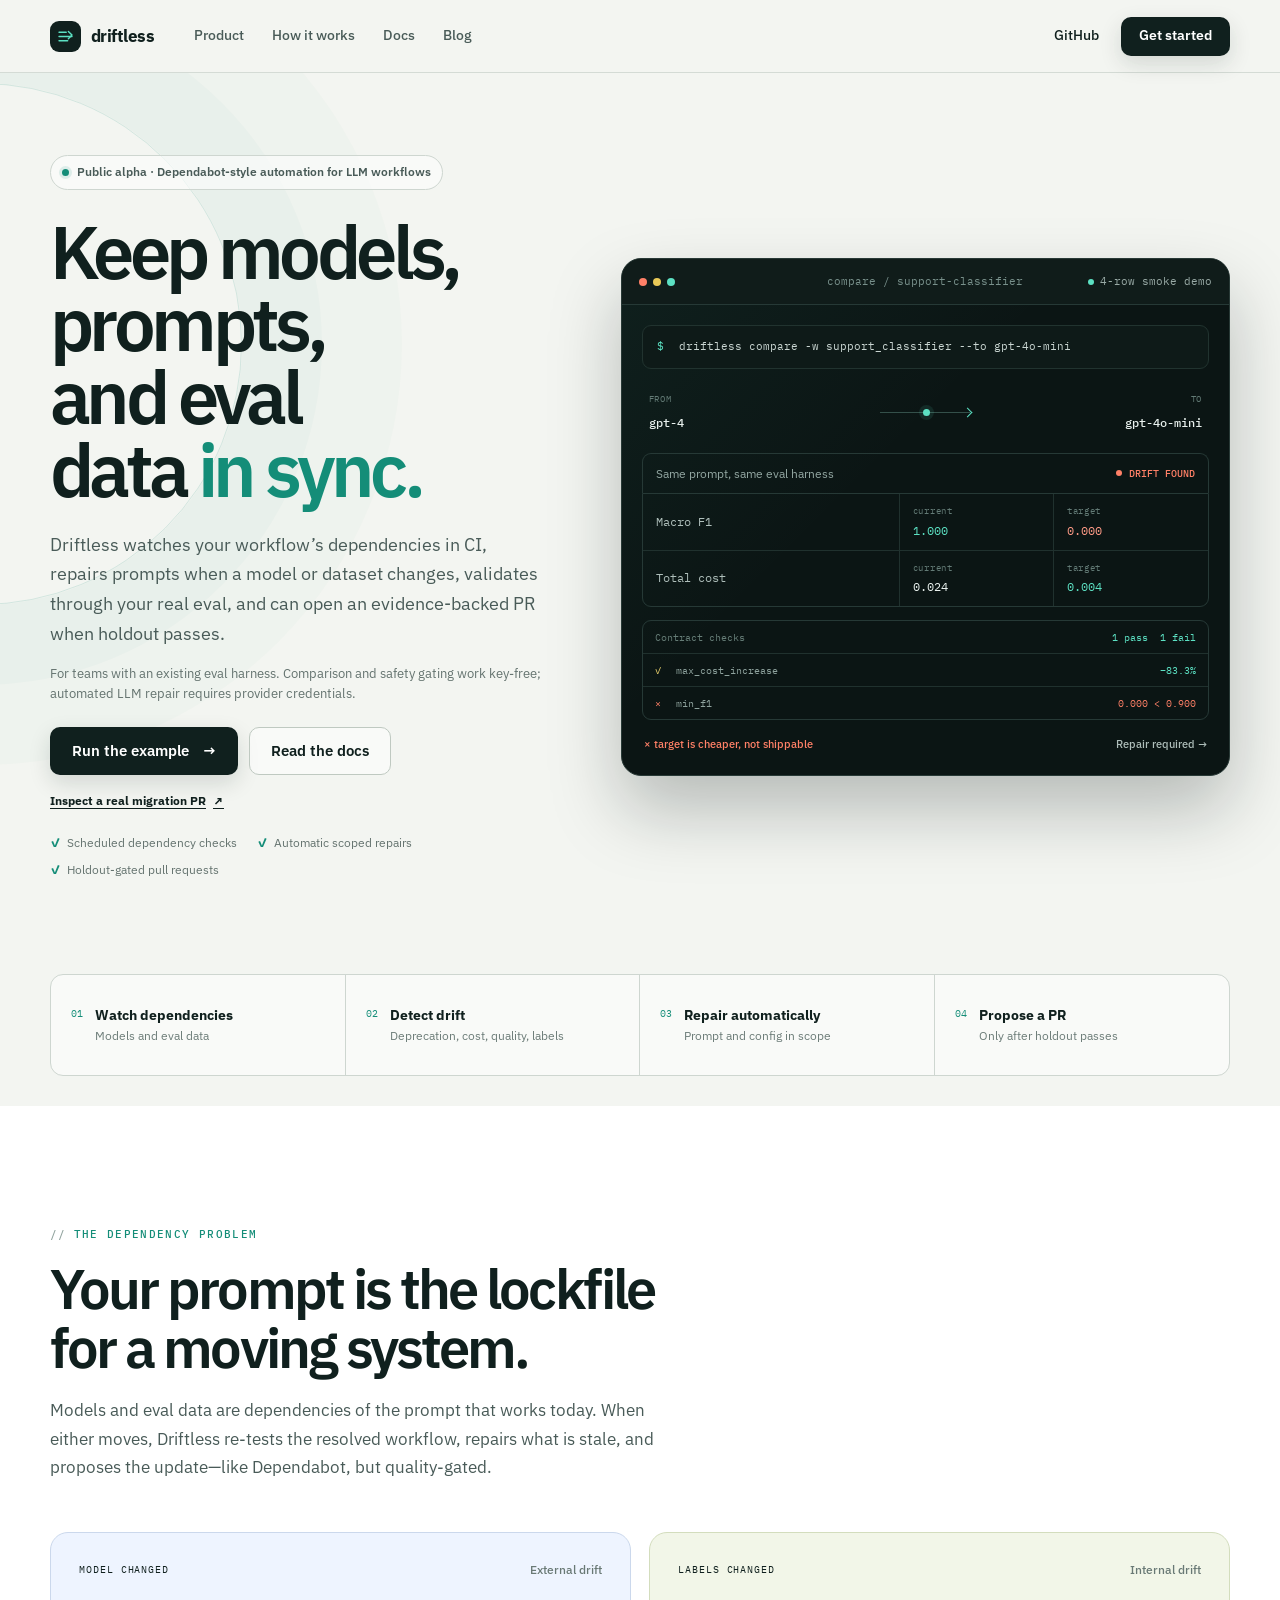
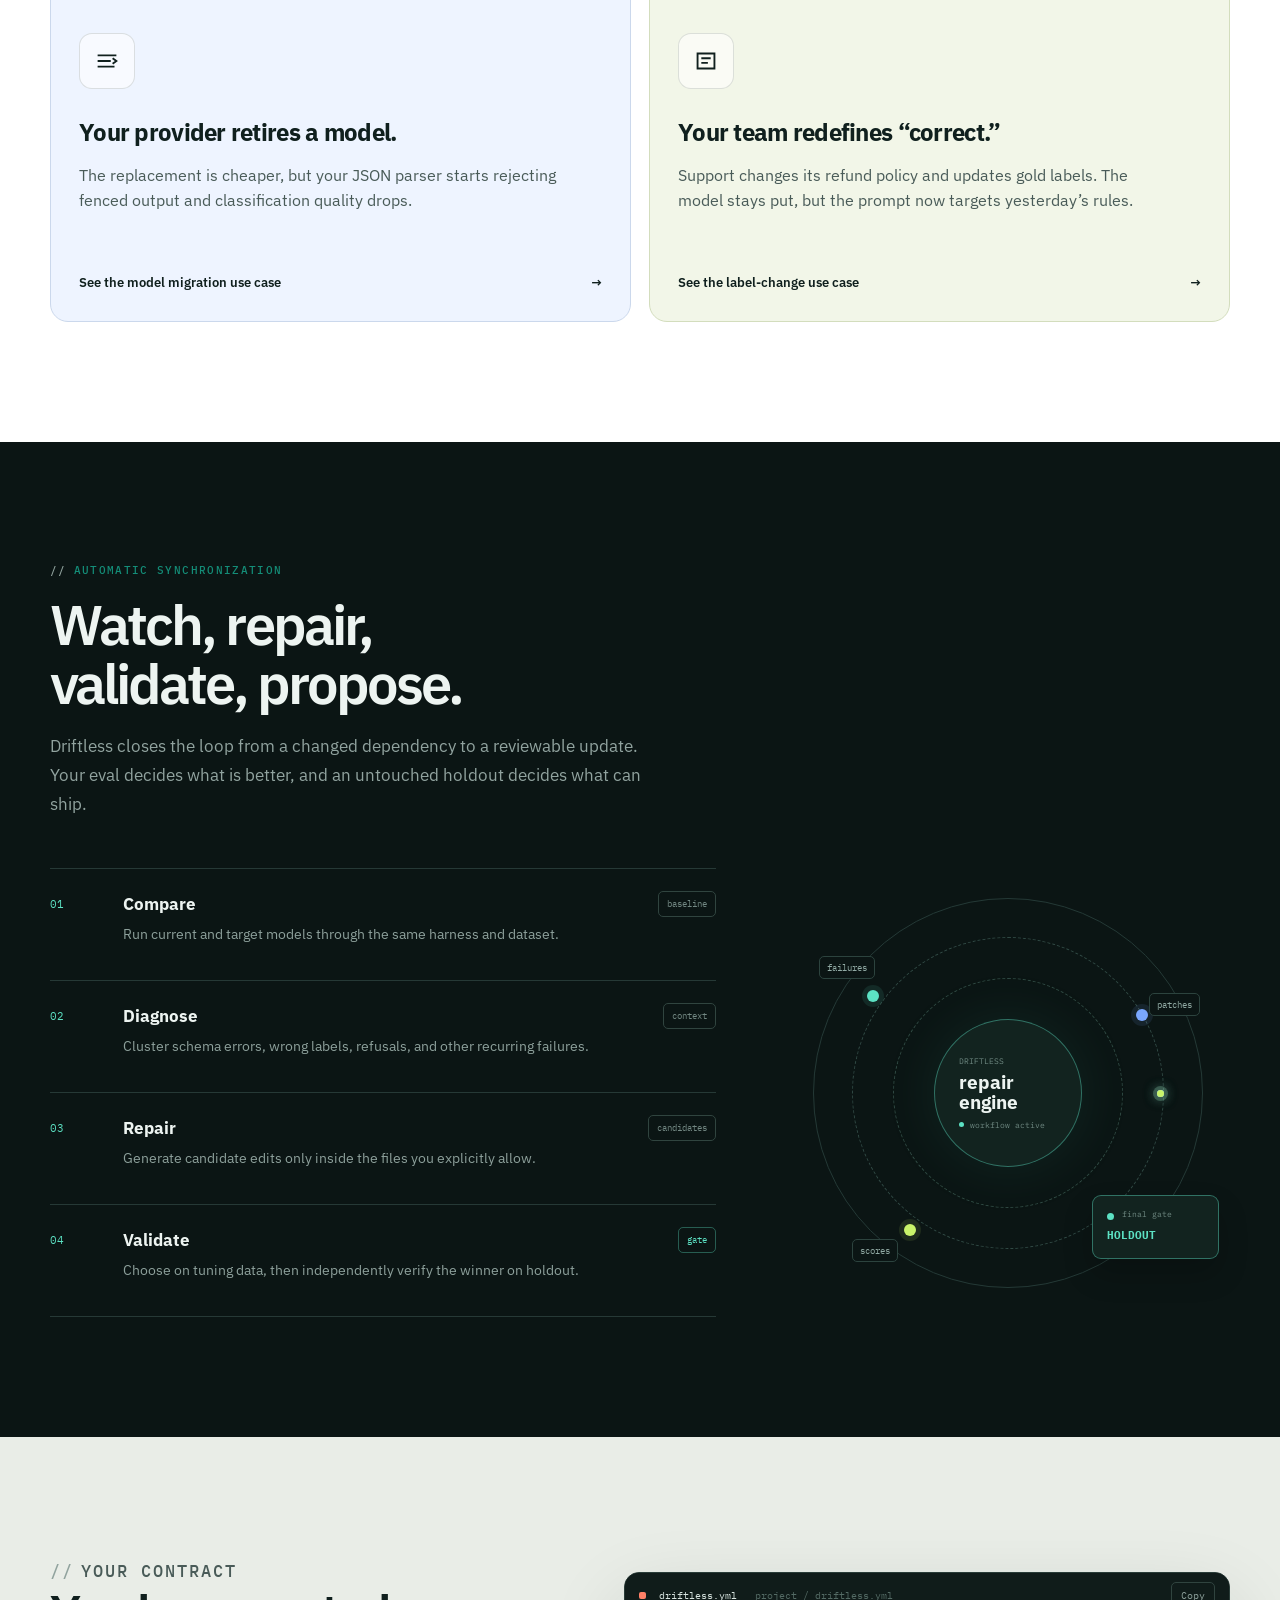
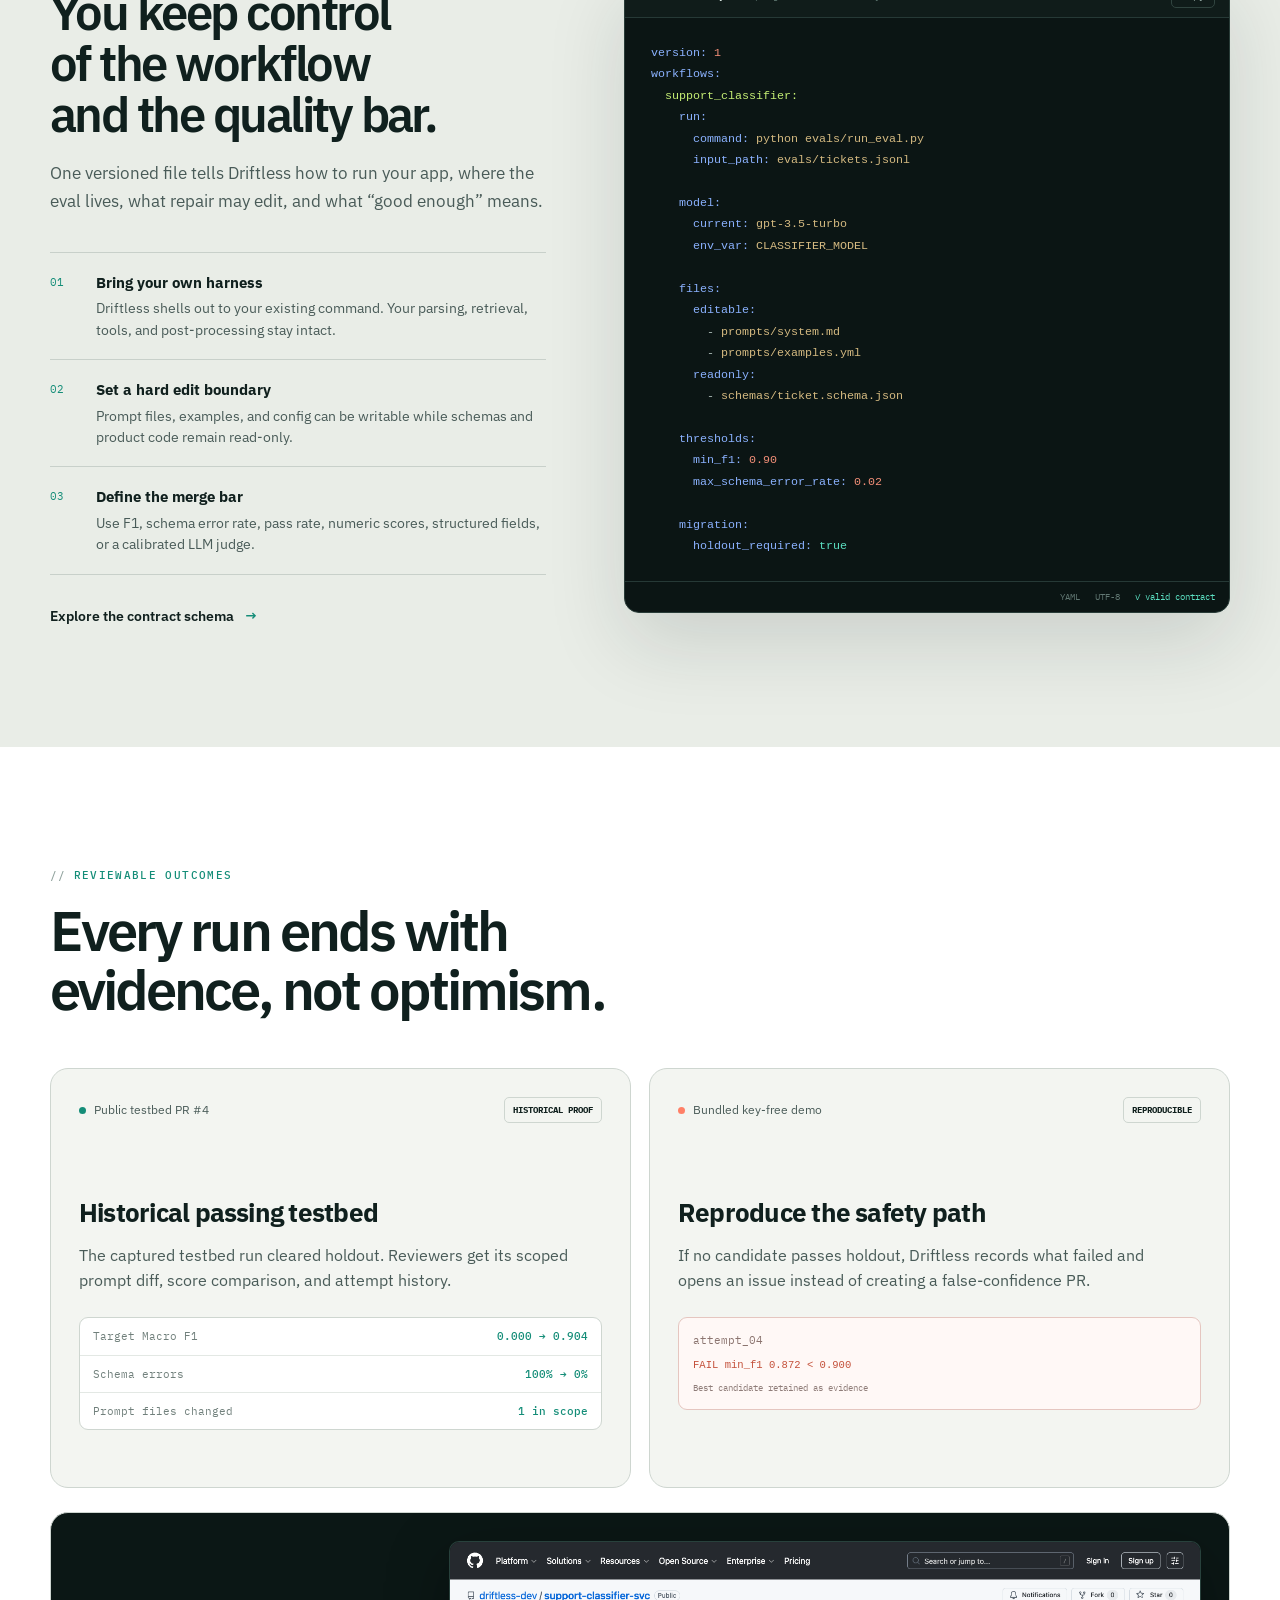
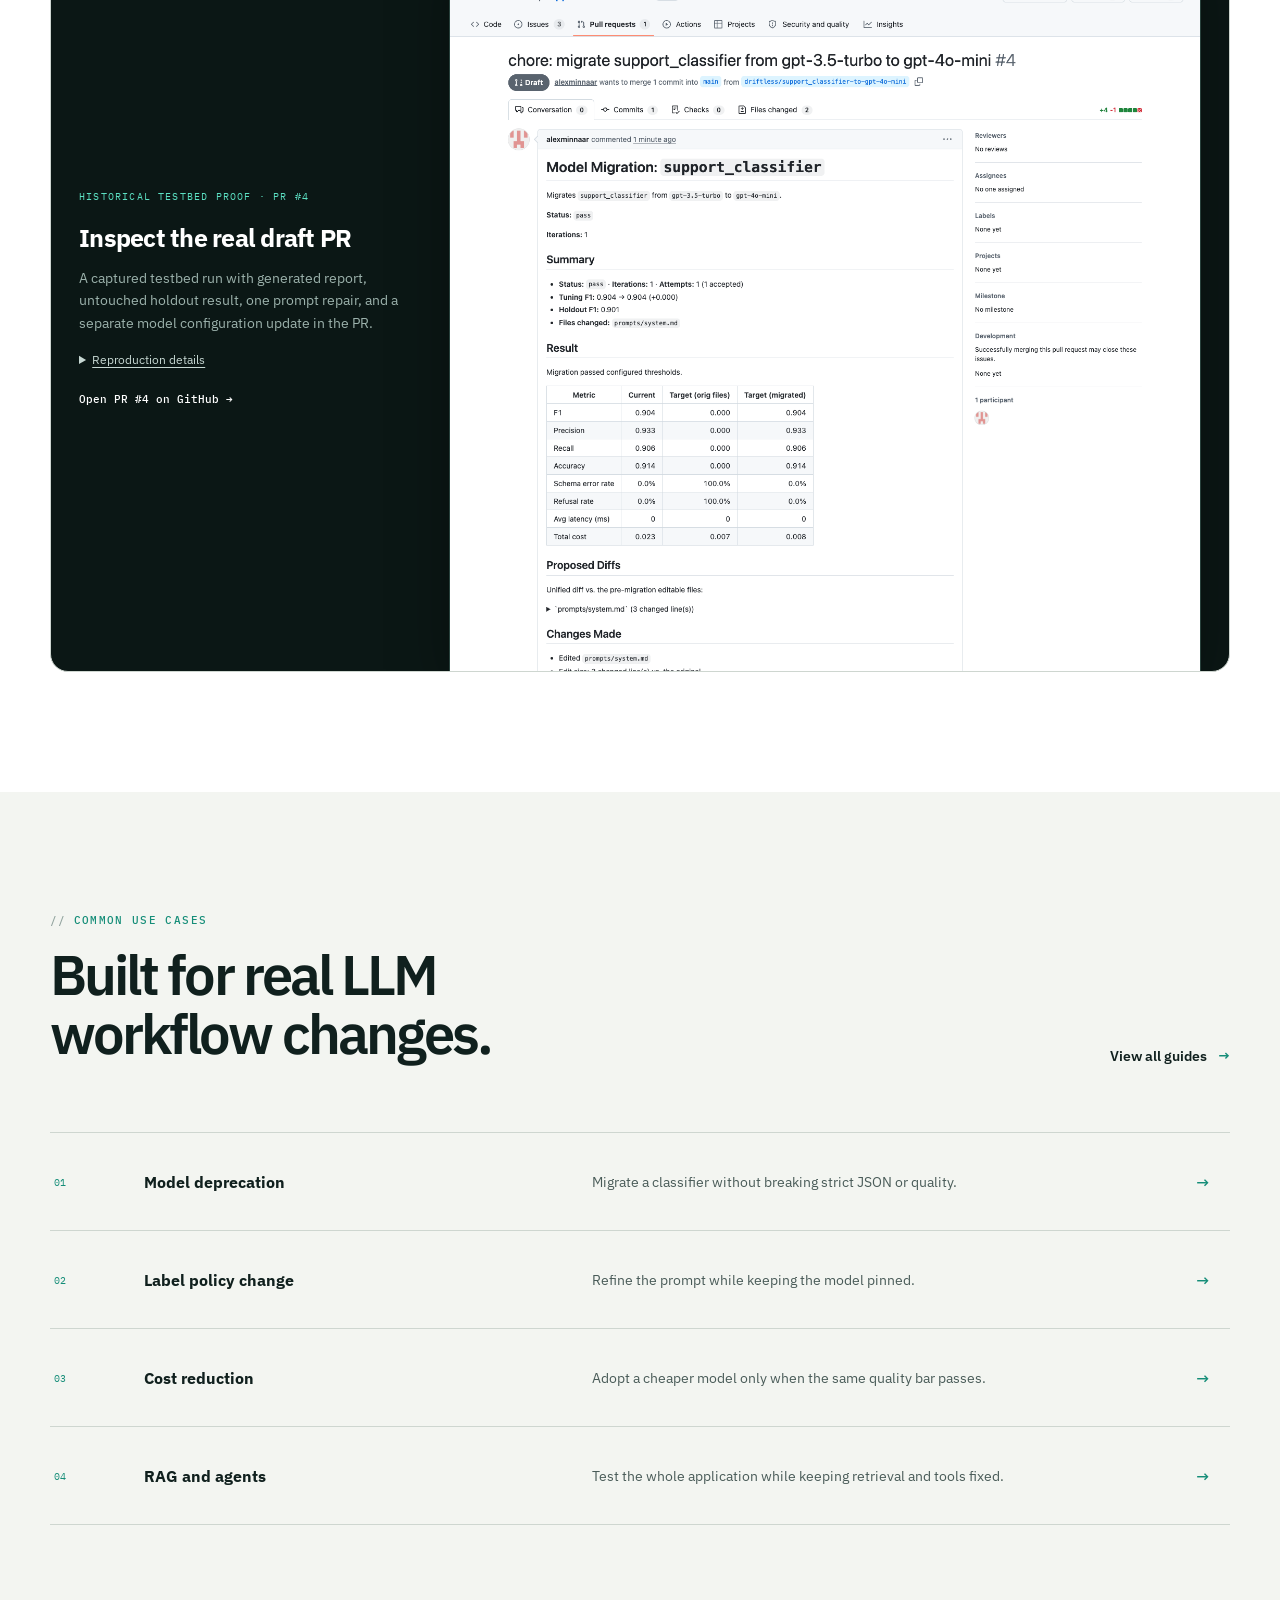
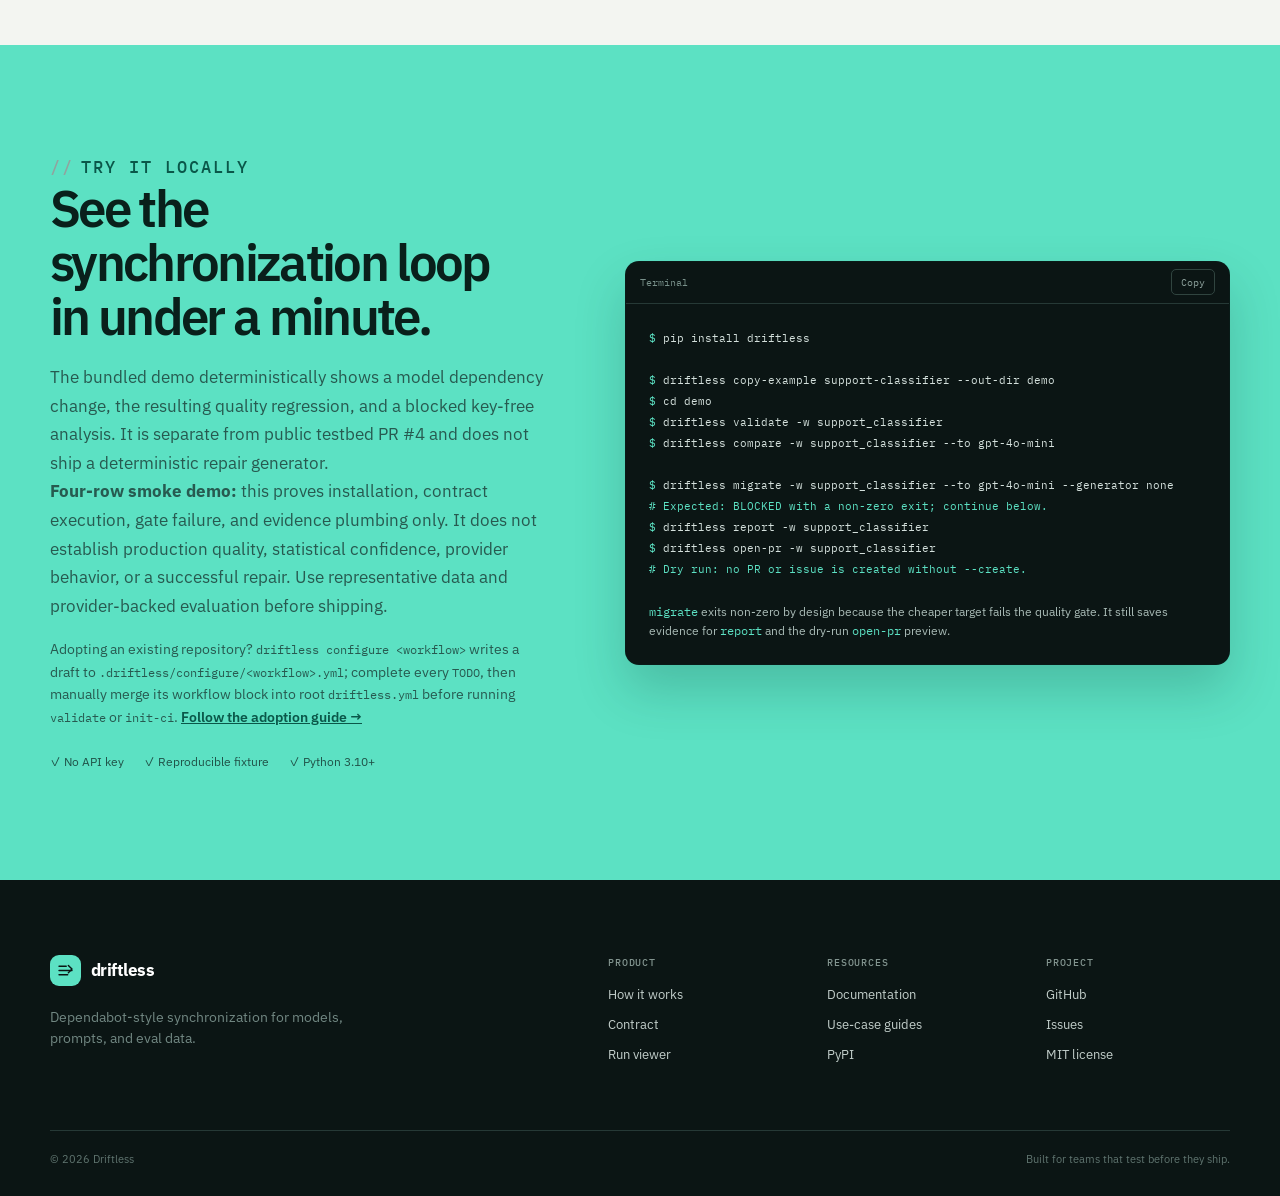
==== site/index.html @ 4ebedd93 "Refresh public launch content and site presentation Align the use-case articles and generated landin" ====
<!DOCTYPE html>
<html lang="en">
<head>
  <meta charset="UTF-8" />
  <meta name="viewport" content="width=device-width, initial-scale=1.0" />
  <title>Driftless — keep models, prompts, and eval data in sync</title>
  <meta name="description" content="Dependabot-style automation for LLM workflows. Driftless keeps models, prompts, and eval data in sync with scoped repairs, holdout validation, and evidence-backed pull requests." />
  <link rel="preconnect" href="https://fonts.googleapis.com" />
  <link rel="preconnect" href="https://fonts.gstatic.com" crossorigin />
  <link href="https://fonts.googleapis.com/css2?family=IBM+Plex+Mono:wght@400;500&family=IBM+Plex+Sans:wght@400;500;600;700&display=swap" rel="stylesheet" />
  <link rel="stylesheet" href="assets/landing.css?v=v6" />
  <link rel="icon" href="data:image/svg+xml,%3Csvg xmlns='http://www.w3.org/2000/svg' viewBox='0 0 32 32'%3E%3Crect width='32' height='32' rx='8' fill='%230b1514'/%3E%3Cpath d='M8 21V10l8 7 8-7v11' fill='none' stroke='%235ce1c3' stroke-width='2.4' stroke-linecap='round' stroke-linejoin='round'/%3E%3C/svg%3E" />
</head>
<body class="landing">
  <a class="skip-link" href="#main-content">Skip to content</a>
  <header class="site-header" id="nav">
    <div class="nav-shell">
      <a class="wordmark" href="index.html" aria-label="Driftless home">
        <span class="wordmark-icon" aria-hidden="true">
          <svg viewBox="0 0 32 32" fill="none">
            <path d="M7 10h10M7 16h18M7 22h12" stroke="currentColor" stroke-width="2" stroke-linecap="round"/>
            <path d="m20 9 5 5-5 5" stroke="currentColor" stroke-width="2" stroke-linecap="round" stroke-linejoin="round"/>
          </svg>
        </span>
        <span>driftless</span>
      </a>

      <nav class="landing-links" id="primaryNav" aria-label="Primary navigation">
        <a href="#product">Product</a>
        <a href="#workflow">How it works</a>
        <a href="docs.html">Docs</a>
        <a href="blog/index.html">Blog</a>
        <a class="mobile-nav-action" href="https://github.com/driftless-dev/driftless">GitHub</a>
        <a class="mobile-nav-action" href="#quickstart">Get started</a>
      </nav>

      <div class="nav-actions">
        <a class="github-link" href="https://github.com/driftless-dev/driftless" target="_blank" rel="noopener">GitHub</a>
        <a class="button button-small button-primary" href="#quickstart">Get started</a>
      </div>

      <button class="landing-menu" id="navToggle" type="button" aria-label="Toggle navigation" aria-controls="primaryNav" aria-expanded="false">
        <span></span><span></span>
      </button>
    </div>
  </header>

  <main id="main-content">
    <section class="hero" aria-labelledby="hero-title">
      <div class="hero-grid">
        <div class="hero-copy">
          <div class="release-pill"><span></span> Public alpha · Dependabot-style automation for LLM workflows</div>
          <h1 id="hero-title">Keep models, prompts, and eval data <em>in sync.</em></h1>
          <p class="hero-lede">
            Driftless watches your workflow’s dependencies in CI, repairs prompts
            when a model or dataset changes, validates through your real eval, and
            can open an evidence-backed PR when holdout passes.
          </p>
          <p class="hero-audience">
            For teams with an existing eval harness. Comparison and safety gating
            work key-free; automated LLM repair requires provider credentials.
          </p>
          <div class="hero-actions">
            <a class="button button-primary" href="#quickstart">Run the example <span aria-hidden="true">→</span></a>
            <a class="button button-secondary" href="docs.html">Read the docs</a>
          </div>
          <a class="hero-evidence-link" href="https://github.com/driftless-dev/support-classifier-svc/pull/4" target="_blank" rel="noopener">
            Inspect a real migration PR <span aria-hidden="true">↗</span>
          </a>
          <div class="hero-proof">
            <span>Scheduled dependency checks</span>
            <span>Automatic scoped repairs</span>
            <span>Holdout-gated pull requests</span>
          </div>
        </div>

        <div class="workbench" aria-label="Reproducible Driftless comparison result">
          <div class="workbench-bar">
            <div class="window-controls" aria-hidden="true"><i></i><i></i><i></i></div>
            <span>compare / support-classifier</span>
            <span class="run-state"><i></i> 4-row smoke demo</span>
          </div>
          <div class="workbench-body">
            <div class="run-command"><span>$</span> driftless compare -w support_classifier --to gpt-4o-mini</div>
            <div class="model-route">
              <div><small>FROM</small><strong>gpt-4</strong></div>
              <span class="route-line"><i></i></span>
              <div><small>TO</small><strong>gpt-4o-mini</strong></div>
            </div>
            <div class="metric-header">
              <span>Same prompt, same eval harness</span>
              <strong class="failed"><i></i> DRIFT FOUND</strong>
            </div>
            <div class="metric-grid">
              <div class="metric-name">Macro F1</div>
              <div><small>current</small><span class="metric-good">1.000</span></div>
              <div><small>target</small><span class="metric-bad">0.000</span></div>
              <div class="metric-name">Total cost</div>
              <div><small>current</small><span>0.024</span></div>
              <div><small>target</small><span class="metric-good">0.004</span></div>
            </div>
            <div class="changed-files">
              <div class="changed-title"><span>Contract checks</span><span class="diff-stat">1 pass&nbsp;&nbsp;1 fail</span></div>
              <div><span class="file-icon">✓</span> max_cost_increase <span class="file-bars">−83.3%</span></div>
              <div><span class="file-icon failed">×</span> min_f1 <span class="file-bars failed">0.000 &lt; 0.900</span></div>
            </div>
            <div class="workbench-footer"><span class="failed">× target is cheaper, not shippable</span><span>Repair required →</span></div>
          </div>
        </div>
      </div>
    </section>

    <section class="signal-strip" aria-label="Driftless workflow summary">
      <div><span>01</span><strong>Watch dependencies</strong><small>Models and eval data</small></div>
      <div><span>02</span><strong>Detect drift</strong><small>Deprecation, cost, quality, labels</small></div>
      <div><span>03</span><strong>Repair automatically</strong><small>Prompt and config in scope</small></div>
      <div><span>04</span><strong>Propose a PR</strong><small>Only after holdout passes</small></div>
    </section>

    <section class="section problem-section" id="product">
      <div class="section-shell">
        <div class="section-intro">
          <p class="eyebrow">The dependency problem</p>
          <h2>Your prompt is the lockfile for a moving system.</h2>
          <p>
            Models and eval data are dependencies of the prompt that works today.
            When either moves, Driftless re-tests the resolved workflow, repairs
            what is stale, and proposes the update—like Dependabot, but quality-gated.
          </p>
        </div>

        <div class="scenario-grid">
          <article class="scenario-card scenario-model">
            <div class="scenario-top"><span>MODEL CHANGED</span><b>External drift</b></div>
            <div class="scenario-icon" aria-hidden="true">
              <svg viewBox="0 0 32 32" fill="none"><path d="M6 10h20M6 16h14M6 22h18" stroke="currentColor" stroke-width="2"/><path d="m22 13 4 3-4 3" stroke="currentColor" stroke-width="2"/></svg>
            </div>
            <h3>Your provider retires a model.</h3>
            <p>
              The replacement is cheaper, but your JSON parser starts rejecting
              fenced output and classification quality drops.
            </p>
            <a href="blog/01-model-swap-is-not-a-migration.html">See the model migration use case <span>→</span></a>
          </article>

          <article class="scenario-card scenario-data">
            <div class="scenario-top"><span>LABELS CHANGED</span><b>Internal drift</b></div>
            <div class="scenario-icon" aria-hidden="true">
              <svg viewBox="0 0 32 32" fill="none"><path d="M7 8h18v16H7z" stroke="currentColor" stroke-width="2"/><path d="M11 13h10M11 18h7" stroke="currentColor" stroke-width="2"/></svg>
            </div>
            <h3>Your team redefines “correct.”</h3>
            <p>
              Support changes its refund policy and updates gold labels. The model
              stays put, but the prompt now targets yesterday’s rules.
            </p>
            <a href="blog/02-when-labels-move-refine-not-remodel.html">See the label-change use case <span>→</span></a>
          </article>
        </div>
      </div>
    </section>

    <section class="section workflow-section" id="workflow">
      <div class="section-shell">
        <div class="section-intro workflow-intro">
          <p class="eyebrow">Automatic synchronization</p>
          <h2>Watch, repair, validate, propose.</h2>
          <p>
            Driftless closes the loop from a changed dependency to a reviewable
            update. Your eval decides what is better, and an untouched holdout
            decides what can ship.
          </p>
        </div>

        <div class="workflow-board">
          <ol class="workflow-steps">
            <li>
              <span class="step-number">01</span>
              <div><strong>Compare</strong><p>Run current and target models through the same harness and dataset.</p></div>
              <span class="step-status">baseline</span>
            </li>
            <li>
              <span class="step-number">02</span>
              <div><strong>Diagnose</strong><p>Cluster schema errors, wrong labels, refusals, and other recurring failures.</p></div>
              <span class="step-status">context</span>
            </li>
            <li>
              <span class="step-number">03</span>
              <div><strong>Repair</strong><p>Generate candidate edits only inside the files you explicitly allow.</p></div>
              <span class="step-status">candidates</span>
            </li>
            <li>
              <span class="step-number">04</span>
              <div><strong>Validate</strong><p>Choose on tuning data, then independently verify the winner on holdout.</p></div>
              <span class="step-status success">gate</span>
            </li>
          </ol>

          <div class="loop-visual">
            <div class="flow-particle particle-one" aria-hidden="true"></div>
            <div class="flow-particle particle-two" aria-hidden="true"></div>
            <div class="flow-particle particle-three" aria-hidden="true"></div>
            <div class="loop-center">
              <span>DRIFTLESS</span>
              <strong>repair<br />engine</strong>
              <small><i></i> workflow active</small>
            </div>
            <div class="orbit orbit-one"><span>failures</span></div>
            <div class="orbit orbit-two"><span>patches</span></div>
            <div class="orbit orbit-three"><span>scores</span></div>
            <div class="holdout-badge"><i></i><span>final gate</span><strong>HOLDOUT</strong></div>
          </div>
        </div>
      </div>
    </section>

    <section class="section contract-section" id="contract">
      <div class="section-shell contract-layout">
        <div class="contract-copy">
          <p class="eyebrow">Your contract</p>
          <h2>You keep control of the workflow and the quality bar.</h2>
          <p>
            One versioned file tells Driftless how to run your app, where the eval
            lives, what repair may edit, and what “good enough” means.
          </p>
          <ul class="control-list">
            <li><span>01</span><div><strong>Bring your own harness</strong><p>Driftless shells out to your existing command. Your parsing, retrieval, tools, and post-processing stay intact.</p></div></li>
            <li><span>02</span><div><strong>Set a hard edit boundary</strong><p>Prompt files, examples, and config can be writable while schemas and product code remain read-only.</p></div></li>
            <li><span>03</span><div><strong>Define the merge bar</strong><p>Use F1, schema error rate, pass rate, numeric scores, structured fields, or a calibrated LLM judge.</p></div></li>
          </ul>
          <a class="inline-link" href="docs.html#contract">Explore the contract schema <span>→</span></a>
        </div>

        <div class="editor-card has-copy">
          <div class="editor-tabs">
            <span><i></i> driftless.yml</span>
            <span class="editor-path">project / driftless.yml</span>
            <button class="copy-btn" type="button" aria-label="Copy driftless.yml example to clipboard">Copy</button>
          </div>
          <pre><code><span class="yaml-key">version:</span> <span class="yaml-value">1</span>
<span class="yaml-key">workflows:</span>
  <span class="yaml-name">support_classifier:</span>
    <span class="yaml-key">run:</span>
      <span class="yaml-key">command:</span> <span class="yaml-string">python evals/run_eval.py</span>
      <span class="yaml-key">input_path:</span> <span class="yaml-string">evals/tickets.jsonl</span>

    <span class="yaml-key">model:</span>
      <span class="yaml-key">current:</span> <span class="yaml-string">gpt-3.5-turbo</span>
      <span class="yaml-key">env_var:</span> <span class="yaml-string">CLASSIFIER_MODEL</span>

    <span class="yaml-key">files:</span>
      <span class="yaml-key">editable:</span>
        - <span class="yaml-string">prompts/system.md</span>
        - <span class="yaml-string">prompts/examples.yml</span>
      <span class="yaml-key">readonly:</span>
        - <span class="yaml-string">schemas/ticket.schema.json</span>

    <span class="yaml-key">thresholds:</span>
      <span class="yaml-key">min_f1:</span> <span class="yaml-value">0.90</span>
      <span class="yaml-key">max_schema_error_rate:</span> <span class="yaml-value">0.02</span>

    <span class="yaml-key">migration:</span>
      <span class="yaml-key">holdout_required:</span> <span class="yaml-true">true</span></code></pre>
          <div class="editor-footer"><span>YAML</span><span>UTF-8</span><span>✓ valid contract</span></div>
        </div>
      </div>
    </section>

    <section class="section outcomes-section" id="evidence">
      <div class="section-shell">
        <div class="section-intro">
          <p class="eyebrow">Reviewable outcomes</p>
          <h2>Every run ends with evidence, not optimism.</h2>
        </div>

        <div class="outcome-grid">
          <article class="outcome-card outcome-pass">
            <div class="outcome-status"><span><i></i> Public testbed PR #4</span><strong>HISTORICAL PROOF</strong></div>
            <h3>Historical passing testbed</h3>
            <p>The captured testbed run cleared holdout. Reviewers get its scoped prompt diff, score comparison, and attempt history.</p>
            <div class="outcome-preview">
              <div><span>Target Macro F1</span><b>0.000 → 0.904</b></div>
              <div><span>Schema errors</span><b>100% → 0%</b></div>
              <div><span>Prompt files changed</span><b>1 in scope</b></div>
            </div>
          </article>

          <article class="outcome-card outcome-blocked">
            <div class="outcome-status"><span><i></i> Bundled key-free demo</span><strong>REPRODUCIBLE</strong></div>
            <h3>Reproduce the safety path</h3>
            <p>If no candidate passes holdout, Driftless records what failed and opens an issue instead of creating a false-confidence PR.</p>
            <div class="blocked-log">
              <span>attempt_04</span>
              <code>FAIL min_f1 0.872 &lt; 0.900</code>
              <small>Best candidate retained as evidence</small>
            </div>
          </article>
        </div>

        <div class="evidence-proof">
          <div class="evidence-proof-copy">
            <span>HISTORICAL TESTBED PROOF · PR #4</span>
            <strong>Inspect the real draft PR</strong>
            <p>A captured testbed run with generated report, untouched holdout result, one prompt repair, and a separate model configuration update in the PR.</p>
            <details class="evidence-details">
              <summary>Reproduction details</summary>
              <p>PR #4 used testbed-specific deterministic patch tooling that is not shipped in the CLI. The published LLM generator requires provider credentials and may produce a different repair.</p>
            </details>
            <a class="evidence-proof-link" href="https://github.com/driftless-dev/support-classifier-svc/pull/4" target="_blank" rel="noopener">Open PR #4 on GitHub →</a>
          </div>
          <a class="evidence-image-link" href="https://github.com/driftless-dev/support-classifier-svc/pull/4" target="_blank" rel="noopener" aria-label="Open public GitHub draft PR #4">
            <img src="visuals/github-migration-pr.png" alt="Public GitHub draft PR created from a passing Driftless migration" loading="lazy" />
          </a>
        </div>
      </div>
    </section>

    <section class="section usecase-section" id="use-cases">
      <div class="section-shell">
        <div class="section-intro usecase-intro">
          <div>
            <p class="eyebrow">Common use cases</p>
            <h2>Built for real LLM workflow changes.</h2>
          </div>
          <a class="inline-link" href="blog/index.html">View all guides <span>→</span></a>
        </div>
        <div class="usecase-list">
          <a href="blog/01-model-swap-is-not-a-migration.html"><span>01</span><strong>Model deprecation</strong><p>Migrate a classifier without breaking strict JSON or quality.</p><b>→</b></a>
          <a href="blog/02-when-labels-move-refine-not-remodel.html"><span>02</span><strong>Label policy change</strong><p>Refine the prompt while keeping the model pinned.</p><b>→</b></a>
          <a href="blog/04-cheaper-model-same-quality-bar.html"><span>03</span><strong>Cost reduction</strong><p>Adopt a cheaper model only when the same quality bar passes.</p><b>→</b></a>
          <a href="blog/07-rag-prompts-drift-too.html"><span>04</span><strong>RAG and agents</strong><p>Test the whole application while keeping retrieval and tools fixed.</p><b>→</b></a>
        </div>
      </div>
    </section>

    <section class="quickstart" id="quickstart">
      <div class="quickstart-shell">
        <div class="quickstart-copy">
          <p class="eyebrow">Try it locally</p>
          <h2>See the synchronization loop in under a minute.</h2>
          <p>The bundled demo deterministically shows a model dependency change, the resulting quality regression, and a blocked key-free analysis. It is separate from public testbed PR #4 and does not ship a deterministic repair generator.</p>
          <p class="quickstart-note"><strong>Four-row smoke demo:</strong> this proves installation, contract execution, gate failure, and evidence plumbing only. It does not establish production quality, statistical confidence, provider behavior, or a successful repair. Use representative data and provider-backed evaluation before shipping.</p>
          <p class="quickstart-adoption">Adopting an existing repository? <code>driftless configure &lt;workflow&gt;</code> writes a draft to <code>.driftless/configure/&lt;workflow&gt;.yml</code>; complete every <code>TODO</code>, then manually merge its workflow block into root <code>driftless.yml</code> before running <code>validate</code> or <code>init-ci</code>. <a href="docs.html#adoption">Follow the adoption guide →</a></p>
          <div class="quickstart-meta">
            <span>✓ No API key</span>
            <span>✓ Reproducible fixture</span>
            <span>✓ Python 3.10+</span>
          </div>
        </div>
        <div class="install-card has-copy">
          <div class="install-head"><span>Terminal</span><button class="copy-btn" type="button" aria-label="Copy quickstart commands to clipboard">Copy</button></div>
          <code><span>$</span> pip install driftless

<span>$</span> driftless copy-example support-classifier --out-dir demo
<span>$</span> cd demo
<span>$</span> driftless validate -w support_classifier
<span>$</span> driftless compare -w support_classifier --to gpt-4o-mini

<span>$</span> driftless migrate -w support_classifier --to gpt-4o-mini --generator none
<span class="tok-c"># Expected: BLOCKED with a non-zero exit; continue below.</span>
<span>$</span> driftless report -w support_classifier
<span>$</span> driftless open-pr -w support_classifier
<span class="tok-c"># Dry run: no PR or issue is created without --create.</span></code>
          <p class="quickstart-note"><code>migrate</code> exits non-zero by design because the cheaper target fails the quality gate. It still saves evidence for <code>report</code> and the dry-run <code>open-pr</code> preview.</p>
        </div>
      </div>
    </section>
  </main>

  <footer class="site-footer">
    <div class="footer-main">
      <div>
        <a class="wordmark" href="index.html">
          <span class="wordmark-icon" aria-hidden="true">
            <svg viewBox="0 0 32 32" fill="none"><path d="M7 10h10M7 16h18M7 22h12" stroke="currentColor" stroke-width="2" stroke-linecap="round"/><path d="m20 9 5 5-5 5" stroke="currentColor" stroke-width="2" stroke-linecap="round" stroke-linejoin="round"/></svg>
          </span>
          <span>driftless</span>
        </a>
        <p>Dependabot-style synchronization for models, prompts, and eval data.</p>
      </div>
      <nav aria-label="Footer navigation">
        <div><strong>Product</strong><a href="#workflow">How it works</a><a href="#contract">Contract</a><a href="runs.html">Run viewer</a></div>
        <div><strong>Resources</strong><a href="docs.html">Documentation</a><a href="blog/index.html">Use-case guides</a><a href="https://pypi.org/project/driftless/">PyPI</a></div>
        <div><strong>Project</strong><a href="https://github.com/driftless-dev/driftless">GitHub</a><a href="https://github.com/driftless-dev/driftless/issues">Issues</a><a href="https://github.com/driftless-dev/driftless/blob/main/LICENSE">MIT license</a></div>
      </nav>
    </div>
    <div class="footer-bottom"><span>© 2026 Driftless</span><span>Built for teams that test before they ship.</span></div>
  </footer>

  <script src="assets/app.js"></script>
</body>
</html>
---- site/assets/landing.css ----
:root {
  --ink: #10201e;
  --ink-soft: #495b58;
  --paper: #f3f5f1;
  --paper-deep: #e9ede7;
  --surface: #ffffff;
  --night: #0b1514;
  --night-soft: #12201e;
  --night-line: #263936;
  --mint: #5ce1c3;
  --mint-deep: #148d78;
  --lime: #c9f36a;
  --coral: #ff8067;
  --blue: #7aa7ff;
  --line: #ced6d0;
  --mono: "IBM Plex Mono", ui-monospace, SFMono-Regular, Menlo, monospace;
  --sans: "IBM Plex Sans", -apple-system, BlinkMacSystemFont, "Segoe UI", sans-serif;
  --shell: min(1180px, calc(100% - 48px));
  --radius: 18px;
  --shadow: 0 30px 80px rgba(18, 36, 32, 0.14);
}

* { box-sizing: border-box; }

html {
  scroll-behavior: smooth;
  scroll-padding-top: 84px;
}

body.landing {
  margin: 0;
  overflow-x: hidden;
  background: var(--paper);
  color: var(--ink);
  font-family: var(--sans);
  line-height: 1.55;
  -webkit-font-smoothing: antialiased;
}

.landing a { color: inherit; }
.landing button { font: inherit; }
.landing a:focus-visible,
.landing button:focus-visible {
  outline: 3px solid var(--mint-deep);
  outline-offset: 3px;
}

.landing .skip-link {
  position: fixed;
  z-index: 200;
  top: 8px;
  left: 8px;
  padding: 9px 13px;
  border-radius: 7px;
  background: var(--night);
  color: white;
  text-decoration: none;
  transform: translateY(-150%);
}

.landing .skip-link:focus { transform: translateY(0); }
.mobile-nav-action { display: none; }

.site-header {
  position: sticky;
  z-index: 100;
  top: 0;
  border-bottom: 1px solid rgba(206, 214, 208, 0.85);
  background: rgba(243, 245, 241, 0.88);
  backdrop-filter: blur(18px);
}

.nav-shell {
  width: var(--shell);
  height: 72px;
  margin: 0 auto;
  display: flex;
  align-items: center;
  gap: 40px;
}

.wordmark {
  display: inline-flex;
  align-items: center;
  gap: 10px;
  color: var(--ink);
  font-size: 1.08rem;
  font-weight: 700;
  letter-spacing: -0.03em;
  text-decoration: none;
}

.wordmark-icon {
  width: 31px;
  height: 31px;
  display: grid;
  place-items: center;
  border-radius: 9px;
  background: var(--ink);
  color: var(--mint);
}

.wordmark-icon svg { width: 23px; height: 23px; }

.landing-links {
  display: flex;
  align-items: center;
  gap: 28px;
}

.landing-links a,
.github-link {
  color: var(--ink-soft);
  font-size: 0.88rem;
  font-weight: 500;
  text-decoration: none;
}

.landing-links a:hover,
.github-link:hover { color: var(--ink); }

.nav-actions {
  margin-left: auto;
  display: flex;
  align-items: center;
  gap: 22px;
}

.button {
  min-height: 48px;
  padding: 0 21px;
  display: inline-flex;
  align-items: center;
  justify-content: center;
  gap: 14px;
  border: 1px solid transparent;
  border-radius: 10px;
  font-size: 0.93rem;
  font-weight: 600;
  text-decoration: none;
  transition: transform 160ms ease, box-shadow 160ms ease, background 160ms ease;
}

.button:hover { transform: translateY(-2px); }

.button-small {
  min-height: 39px;
  padding: 0 17px;
  font-size: 0.85rem;
}

.button-primary {
  background: var(--ink);
  color: white;
  box-shadow: 0 8px 22px rgba(16, 32, 30, 0.14);
}

.landing .button-primary { color: white; }

.button-primary:hover { background: #1a302d; box-shadow: 0 12px 28px rgba(16, 32, 30, 0.2); }

.button-secondary {
  border-color: #bfc9c1;
  background: rgba(255, 255, 255, 0.45);
  color: var(--ink);
}

.button-secondary:hover { background: var(--surface); }

.landing-menu {
  display: none;
  width: 40px;
  height: 40px;
  margin-left: auto;
  padding: 11px 9px;
  border: 0;
  background: transparent;
}

.landing-menu span {
  display: block;
  height: 1px;
  margin: 5px 0;
  background: var(--ink);
}

.hero {
  position: relative;
  padding: 82px 0 94px;
  overflow: hidden;
}

.hero::before {
  content: "";
  position: absolute;
  width: 520px;
  height: 520px;
  left: -280px;
  top: 10px;
  border: 1px solid rgba(20, 141, 120, 0.15);
  border-radius: 50%;
  box-shadow: 0 0 0 80px rgba(20, 141, 120, 0.025), 0 0 0 160px rgba(20, 141, 120, 0.02);
}

.hero-grid {
  position: relative;
  width: var(--shell);
  margin: 0 auto;
  display: grid;
  grid-template-columns: minmax(0, 0.9fr) minmax(520px, 1.1fr);
  gap: 72px;
  align-items: center;
}

.release-pill {
  width: fit-content;
  margin-bottom: 25px;
  padding: 7px 11px;
  display: flex;
  align-items: center;
  gap: 8px;
  border: 1px solid var(--line);
  border-radius: 99px;
  background: rgba(255, 255, 255, 0.56);
  color: var(--ink-soft);
  font-size: 0.75rem;
  font-weight: 600;
}

.release-pill span {
  width: 7px;
  height: 7px;
  border-radius: 50%;
  background: var(--mint-deep);
  box-shadow: 0 0 0 3px rgba(20, 141, 120, 0.12);
}

.hero h1 {
  max-width: 11ch;
  margin: 0 0 24px;
  font-size: clamp(3.1rem, 5.8vw, 5.25rem);
  font-weight: 600;
  line-height: 0.98;
  letter-spacing: -0.062em;
  text-wrap: balance;
}

.hero h1 em {
  color: var(--mint-deep);
  font-style: normal;
}

.hero-lede {
  max-width: 36rem;
  margin: 0 0 25px;
  color: var(--ink-soft);
  font-size: 1.13rem;
  line-height: 1.65;
}

.hero-audience {
  max-width: 38rem;
  margin: -10px 0 22px;
  color: #64736f;
  font-size: 0.82rem;
  line-height: 1.55;
}

.hero-actions {
  display: flex;
  flex-wrap: wrap;
  gap: 11px;
  margin-bottom: 12px;
}

.hero-evidence-link {
  margin-bottom: 23px;
  display: inline-flex;
  align-items: center;
  gap: 7px;
  color: var(--mint-deep);
  font-size: 0.78rem;
  font-weight: 700;
  text-underline-offset: 3px;
}

.hero-evidence-link:hover {
  color: var(--ink);
}

.hero-proof {
  display: flex;
  flex-wrap: wrap;
  gap: 8px 20px;
  color: #64736f;
  font-size: 0.78rem;
}

.hero-proof span::before {
  content: "✓";
  margin-right: 6px;
  color: var(--mint-deep);
  font-weight: 700;
}

.workbench {
  position: relative;
  border: 1px solid #283936;
  border-radius: 20px;
  background: var(--night);
  color: #e9f1ee;
  box-shadow: 0 34px 70px rgba(10, 25, 22, 0.26);
  overflow: hidden;
}

.workbench::after {
  content: "";
  position: absolute;
  inset: 0;
  pointer-events: none;
  background: linear-gradient(135deg, rgba(92, 225, 195, 0.055), transparent 42%);
}

.workbench-bar {
  position: relative;
  z-index: 1;
  height: 46px;
  padding: 0 17px;
  display: grid;
  grid-template-columns: 1fr auto 1fr;
  align-items: center;
  border-bottom: 1px solid var(--night-line);
  background: #101c1a;
  color: #78908b;
  font-family: var(--mono);
  font-size: 0.67rem;
}

.window-controls { display: flex; gap: 6px; }
.window-controls i { width: 8px; height: 8px; border-radius: 50%; background: #39504b; }
.window-controls i:first-child { background: var(--coral); }
.window-controls i:nth-child(2) { background: #e9c957; }
.window-controls i:nth-child(3) { background: var(--mint); }

.run-state {
  justify-self: end;
  display: flex;
  align-items: center;
  gap: 6px;
  color: #99aaa6;
}

.run-state i,
.metric-header strong i {
  width: 6px;
  height: 6px;
  border-radius: 50%;
  background: var(--mint);
}

.workbench-body {
  position: relative;
  z-index: 1;
  padding: 20px;
}

.run-command {
  padding: 12px 14px;
  border: 1px solid #21332f;
  border-radius: 9px;
  background: #0e1a18;
  color: #cad6d2;
  font-family: var(--mono);
  font-size: 0.7rem;
  white-space: nowrap;
  overflow: hidden;
}

.run-command span { margin-right: 8px; color: var(--mint); }

.model-route {
  padding: 23px 7px 19px;
  display: grid;
  grid-template-columns: 1fr 90px 1fr;
  align-items: center;
  gap: 10px;
}

.model-route div:last-child { text-align: right; }
.model-route small, .metric-grid small {
  display: block;
  margin-bottom: 3px;
  color: #637b76;
  font-family: var(--mono);
  font-size: 0.57rem;
  letter-spacing: 0.08em;
}

.model-route strong { font-family: var(--mono); font-size: 0.73rem; font-weight: 500; }

.route-line { position: relative; height: 1px; background: #34504a; }
.route-line::after {
  content: "";
  position: absolute;
  right: -1px;
  top: -3px;
  width: 6px;
  height: 6px;
  border-top: 1px solid var(--mint);
  border-right: 1px solid var(--mint);
  transform: rotate(45deg);
}
.route-line i {
  position: absolute;
  left: 48%;
  top: -3px;
  width: 7px;
  height: 7px;
  border-radius: 50%;
  background: var(--mint);
  box-shadow: 0 0 0 4px rgba(92, 225, 195, 0.1);
}

.metric-header {
  padding: 11px 13px;
  display: flex;
  align-items: center;
  justify-content: space-between;
  border: 1px solid var(--night-line);
  border-bottom: 0;
  border-radius: 9px 9px 0 0;
  color: #93a7a2;
  font-size: 0.72rem;
}

.metric-header strong {
  display: flex;
  align-items: center;
  gap: 7px;
  color: var(--mint);
  font-family: var(--mono);
  font-size: 0.62rem;
  font-weight: 500;
}
.metric-header strong.failed { color: var(--coral); }
.metric-header strong.failed i { background: var(--coral); }

.metric-grid {
  display: grid;
  grid-template-columns: 1.25fr 0.75fr 0.75fr;
  border: 1px solid var(--night-line);
  border-radius: 0 0 9px 9px;
  overflow: hidden;
  font-family: var(--mono);
  font-size: 0.73rem;
}

.metric-grid > div {
  min-height: 55px;
  padding: 10px 13px;
  display: flex;
  flex-direction: column;
  justify-content: center;
  border-right: 1px solid #20312e;
  border-bottom: 1px solid #20312e;
}

.metric-grid > div:nth-child(3n) { border-right: 0; }
.metric-grid > div:nth-last-child(-n+3) { border-bottom: 0; }
.metric-name { color: #afbfbb; }
.metric-bad { color: #ff9b87; }
.metric-good { color: var(--mint); }

.changed-files {
  margin-top: 13px;
  border: 1px solid var(--night-line);
  border-radius: 9px;
  color: #8ea29d;
  font-family: var(--mono);
  font-size: 0.65rem;
  overflow: hidden;
}

.changed-files > div {
  padding: 8px 12px;
  border-bottom: 1px solid #20312e;
}

.changed-files > div:last-child { border-bottom: 0; }
.changed-title { display: flex; justify-content: space-between; color: #657c76; }
.file-icon { margin-right: 9px; color: #e8cf6b; }
.file-bars { float: right; color: var(--mint); }
.file-icon.failed, .file-bars.failed { color: var(--coral); }
.diff-stat { color: var(--mint); }

.workbench-footer {
  padding: 16px 2px 2px;
  display: flex;
  justify-content: space-between;
  color: var(--mint);
  font-size: 0.69rem;
  font-weight: 500;
}

.workbench-footer span:last-child { color: #aebdb9; }
.workbench-footer span.failed { color: var(--coral); }

.signal-strip {
  width: var(--shell);
  margin: 0 auto 30px;
  display: grid;
  grid-template-columns: repeat(4, 1fr);
  border: 1px solid var(--line);
  border-radius: 13px;
  background: rgba(255, 255, 255, 0.52);
  overflow: hidden;
}

.signal-strip > div {
  min-height: 100px;
  padding: 20px;
  display: grid;
  grid-template-columns: auto 1fr;
  align-content: center;
  column-gap: 12px;
  border-right: 1px solid var(--line);
}

.signal-strip > div:last-child { border-right: 0; }
.signal-strip span {
  grid-row: 1 / 3;
  color: var(--mint-deep);
  font-family: var(--mono);
  font-size: 0.65rem;
}
.signal-strip strong { font-size: 0.88rem; }
.signal-strip small { color: #6c7c78; font-size: 0.72rem; }

.section { padding: 120px 0; }
.section-shell { width: var(--shell); margin: 0 auto; }

.section-intro { max-width: 690px; margin-bottom: 50px; }
.section-intro h2,
.contract-copy h2,
.quickstart h2 {
  margin: 0 0 20px;
  font-size: clamp(2.3rem, 4.4vw, 4rem);
  font-weight: 600;
  line-height: 1.05;
  letter-spacing: -0.052em;
  text-wrap: balance;
}

.section-intro > p:last-child,
.contract-copy > p,
.quickstart-copy > p {
  max-width: 610px;
  margin: 0;
  color: var(--ink-soft);
  font-size: 1.05rem;
  line-height: 1.7;
}

.eyebrow {
  margin: 0 0 15px;
  color: var(--mint-deep);
  font-family: var(--mono);
  font-size: 0.7rem;
  font-weight: 500;
  letter-spacing: 0.12em;
  text-transform: uppercase;
}

.eyebrow::before { content: "//"; margin-right: 7px; color: #91a39e; }

.problem-section { background: var(--surface); }
.scenario-grid { display: grid; grid-template-columns: 1fr 1fr; gap: 18px; }

.scenario-card {
  min-height: 390px;
  padding: 28px;
  display: flex;
  flex-direction: column;
  border: 1px solid var(--line);
  border-radius: var(--radius);
  background: var(--paper);
}

.scenario-model { background: #eef4ff; border-color: #cbd8ec; }
.scenario-data { background: #f2f6e8; border-color: #d3ddbd; }

.scenario-top { display: flex; justify-content: space-between; }
.scenario-top span {
  font-family: var(--mono);
  font-size: 0.65rem;
  letter-spacing: 0.09em;
}
.scenario-top b {
  color: #697975;
  font-size: 0.72rem;
  font-weight: 500;
}

.scenario-icon {
  width: 56px;
  height: 56px;
  margin: 54px 0 25px;
  display: grid;
  place-items: center;
  border: 1px solid rgba(16, 32, 30, 0.13);
  border-radius: 13px;
  background: rgba(255, 255, 255, 0.58);
}

.scenario-icon svg { width: 30px; height: 30px; }
.scenario-card h3 { margin: 0 0 12px; font-size: 1.5rem; letter-spacing: -0.03em; }
.scenario-card p { max-width: 31rem; margin: 0 0 24px; color: var(--ink-soft); }
.scenario-card a { margin-top: auto; font-size: 0.84rem; font-weight: 600; text-decoration: none; }
.scenario-card a span { float: right; }

.workflow-section { background: var(--night); color: #edf4f1; }
.workflow-intro > p:last-child { color: #91a39f; }

.workflow-board {
  display: grid;
  grid-template-columns: minmax(0, 1.2fr) minmax(360px, 0.8fr);
  gap: 70px;
  align-items: center;
}

.workflow-steps { margin: 0; padding: 0; list-style: none; border-top: 1px solid var(--night-line); }
.workflow-steps li {
  min-height: 112px;
  padding: 22px 0;
  display: grid;
  grid-template-columns: 55px 1fr auto;
  gap: 18px;
  align-items: start;
  border-bottom: 1px solid var(--night-line);
}
.step-number { color: var(--mint); font-family: var(--mono); font-size: 0.68rem; padding-top: 5px; }
.workflow-steps strong { display: block; margin-bottom: 5px; font-size: 1.08rem; }
.workflow-steps p { margin: 0; color: #8da09b; font-size: 0.9rem; }
.step-status {
  padding: 5px 8px;
  border: 1px solid #30443f;
  border-radius: 5px;
  color: #728782;
  font-family: var(--mono);
  font-size: 0.58rem;
}
.step-status.success { color: var(--mint); border-color: rgba(92, 225, 195, 0.35); }

.loop-visual {
  position: relative;
  width: 390px;
  height: 390px;
  margin: 0 auto;
  display: grid;
  place-items: center;
  border: 1px solid #243936;
  border-radius: 50%;
}

.loop-visual::before,
.loop-visual::after {
  content: "";
  position: absolute;
  border: 1px dashed #304944;
  border-radius: 50%;
}
.loop-visual::before {
  inset: 38px;
  animation: ring-spin 32s linear infinite;
}
.loop-visual::after {
  inset: 79px;
  animation: ring-spin-reverse 24s linear infinite;
}

.loop-center {
  position: relative;
  z-index: 2;
  width: 148px;
  height: 148px;
  padding: 24px;
  display: flex;
  flex-direction: column;
  justify-content: center;
  border: 1px solid rgba(92, 225, 195, 0.42);
  border-radius: 50%;
  background: #12231f;
  box-shadow: 0 0 60px rgba(92, 225, 195, 0.08);
  animation: engine-breathe 4s ease-in-out infinite;
}
.loop-center span, .loop-center small { color: #6f8982; font-family: var(--mono); font-size: 0.53rem; }
.loop-center strong { margin: 6px 0; font-size: 1.17rem; line-height: 1.05; }
.loop-center small {
  display: flex;
  align-items: center;
  gap: 6px;
}
.loop-center small i {
  width: 5px;
  height: 5px;
  border-radius: 50%;
  background: var(--mint);
  animation: status-blink 1.8s ease-in-out infinite;
}

.flow-particle {
  position: absolute;
  z-index: 2;
  left: 50%;
  top: 50%;
  width: 1px;
  height: 1px;
  animation: packet-orbit 12s linear infinite;
}

.flow-particle::after {
  content: "";
  position: absolute;
  left: 149px;
  top: -3px;
  width: 7px;
  height: 7px;
  border-radius: 50%;
  background: var(--mint);
  box-shadow: 0 0 0 4px rgba(92, 225, 195, 0.1), 0 0 14px rgba(92, 225, 195, 0.55);
}

.particle-two {
  animation-delay: -4s;
  animation-duration: 12s;
}
.particle-two::after {
  background: var(--blue);
  box-shadow: 0 0 0 4px rgba(122, 167, 255, 0.1), 0 0 14px rgba(122, 167, 255, 0.45);
}
.particle-three {
  animation-delay: -8s;
  animation-duration: 12s;
}
.particle-three::after {
  background: var(--lime);
  box-shadow: 0 0 0 4px rgba(201, 243, 106, 0.1), 0 0 14px rgba(201, 243, 106, 0.4);
}

.orbit {
  position: absolute;
  z-index: 3;
  width: 12px;
  height: 12px;
  border-radius: 50%;
  background: var(--mint);
  box-shadow: 0 0 0 5px rgba(92, 225, 195, 0.1);
  animation: node-pulse 6s ease-in-out infinite;
}
.orbit span {
  position: absolute;
  padding: 4px 7px;
  border: 1px solid #2c433e;
  border-radius: 5px;
  background: var(--night);
  color: #91aaa4;
  font-family: var(--mono);
  font-size: 0.55rem;
  white-space: nowrap;
}
.orbit-one { left: 53px; top: 91px; }
.orbit-one span { left: -48px; top: -34px; }
.orbit-two { right: 54px; top: 110px; background: var(--blue); box-shadow: 0 0 0 5px rgba(122, 167, 255, 0.1); animation-delay: -2s; }
.orbit-two span { left: 13px; top: -16px; }
.orbit-three { left: 90px; bottom: 51px; background: var(--lime); box-shadow: 0 0 0 5px rgba(201, 243, 106, 0.1); animation-delay: -4s; }
.orbit-three span { left: -52px; top: 15px; }

.holdout-badge {
  position: absolute;
  right: -17px;
  bottom: 28px;
  z-index: 4;
  min-width: 127px;
  padding: 12px 14px;
  border: 1px solid rgba(92, 225, 195, 0.42);
  border-radius: 9px;
  background: #12231f;
  box-shadow: 0 15px 30px rgba(0, 0, 0, 0.2);
  animation: gate-confirm 6s ease-in-out infinite;
  animation-delay: -1s;
}
.holdout-badge i { float: left; width: 7px; height: 7px; margin: 5px 8px 0 0; border-radius: 50%; background: var(--mint); }
.holdout-badge span { display: block; color: #6f8982; font-family: var(--mono); font-size: 0.52rem; }
.holdout-badge strong { font-family: var(--mono); font-size: 0.69rem; color: var(--mint); }

@keyframes ring-spin {
  to { transform: rotate(360deg); }
}

@keyframes ring-spin-reverse {
  to { transform: rotate(-360deg); }
}

@keyframes packet-orbit {
  to { transform: rotate(360deg); }
}

@keyframes engine-breathe {
  0%, 100% {
    border-color: rgba(92, 225, 195, 0.32);
    box-shadow: 0 0 40px rgba(92, 225, 195, 0.05);
  }
  50% {
    border-color: rgba(92, 225, 195, 0.62);
    box-shadow: 0 0 70px rgba(92, 225, 195, 0.13);
  }
}

@keyframes status-blink {
  0%, 100% { opacity: 0.45; }
  50% { opacity: 1; box-shadow: 0 0 8px rgba(92, 225, 195, 0.7); }
}

@keyframes node-pulse {
  0%, 72%, 100% { transform: scale(1); }
  80% { transform: scale(1.45); }
  88% { transform: scale(1); }
}

@keyframes gate-confirm {
  0%, 65%, 100% {
    border-color: rgba(92, 225, 195, 0.28);
    transform: translateY(0);
  }
  75% {
    border-color: rgba(92, 225, 195, 0.72);
    transform: translateY(-3px);
    box-shadow: 0 18px 35px rgba(0, 0, 0, 0.26), 0 0 24px rgba(92, 225, 195, 0.09);
  }
}

.contract-section { background: var(--paper-deep); }
.contract-layout {
  display: grid;
  grid-template-columns: minmax(0, 0.9fr) minmax(500px, 1.1fr);
  gap: 78px;
  align-items: center;
}

.contract-copy h2 { font-size: clamp(2.2rem, 3.8vw, 3.5rem); }
.control-list { margin: 36px 0 28px; padding: 0; list-style: none; }
.control-list li {
  padding: 18px 0;
  display: grid;
  grid-template-columns: 32px 1fr;
  gap: 14px;
  border-top: 1px solid #c8d0ca;
}
.control-list li:last-child { border-bottom: 1px solid #c8d0ca; }
.control-list > li > span { color: var(--mint-deep); font-family: var(--mono); font-size: 0.67rem; padding-top: 3px; }
.control-list strong { display: block; margin-bottom: 4px; font-size: 0.95rem; }
.control-list p { margin: 0; color: var(--ink-soft); font-size: 0.86rem; }
.inline-link { color: var(--ink); font-size: 0.87rem; font-weight: 600; text-decoration: none; }
.inline-link span { margin-left: 8px; color: var(--mint-deep); }

.editor-card {
  border: 1px solid #293c38;
  border-radius: 15px;
  background: var(--night);
  color: #d8e4e0;
  box-shadow: var(--shadow);
  overflow: hidden;
}
.editor-tabs {
  height: 45px;
  padding: 0 14px;
  display: flex;
  align-items: center;
  gap: 18px;
  border-bottom: 1px solid var(--night-line);
  background: #101c1a;
  color: #96aaa5;
  font-family: var(--mono);
  font-size: 0.65rem;
}
.editor-tabs > span:first-child { color: #d8e4e0; }
.editor-tabs i { display: inline-block; width: 7px; height: 7px; margin-right: 7px; border-radius: 2px; background: var(--coral); }
.editor-path { color: #536a64; }
.copy-btn {
  margin-left: auto;
  padding: 4px 9px;
  border: 1px solid #30443f;
  border-radius: 5px;
  background: transparent;
  color: #8ca09b;
  font-family: var(--mono);
  font-size: 0.59rem;
  cursor: pointer;
}
.copy-btn:hover, .copy-btn.copied { color: var(--mint); border-color: rgba(92, 225, 195, 0.4); }
.editor-card pre {
  min-height: 490px;
  margin: 0;
  padding: 24px 26px;
  overflow: auto;
  color: #aebfba;
  font-family: var(--mono);
  font-size: 0.73rem;
  line-height: 1.75;
}
.editor-card code { white-space: pre; }
.yaml-key { color: #8bb2ff; }
.yaml-name { color: #c6ef74; }
.yaml-string { color: #d5ba81; }
.yaml-value { color: #f38f78; }
.yaml-true { color: var(--mint); }
.editor-footer {
  height: 31px;
  padding: 0 14px;
  display: flex;
  align-items: center;
  justify-content: flex-end;
  gap: 15px;
  border-top: 1px solid var(--night-line);
  color: #617772;
  font-family: var(--mono);
  font-size: 0.57rem;
}
.editor-footer span:last-child { color: var(--mint); }

.outcomes-section { background: var(--surface); }
.outcome-grid { display: grid; grid-template-columns: 1fr 1fr; gap: 18px; }
.outcome-card {
  min-height: 420px;
  padding: 28px;
  border: 1px solid var(--line);
  border-radius: var(--radius);
  background: var(--paper);
}
.outcome-status { display: flex; align-items: center; justify-content: space-between; margin-bottom: 70px; }
.outcome-status span { display: flex; align-items: center; gap: 8px; color: var(--ink-soft); font-size: 0.75rem; }
.outcome-status i { width: 7px; height: 7px; border-radius: 50%; }
.outcome-pass .outcome-status i { background: var(--mint-deep); }
.outcome-blocked .outcome-status i { background: var(--coral); }
.outcome-status strong {
  padding: 5px 8px;
  border: 1px solid var(--line);
  border-radius: 5px;
  font-family: var(--mono);
  font-size: 0.57rem;
}
.outcome-card h3 { margin: 0 0 10px; font-size: 1.6rem; letter-spacing: -0.03em; }
.outcome-card > p { max-width: 31rem; margin: 0 0 25px; color: var(--ink-soft); }
.outcome-preview { border: 1px solid var(--line); border-radius: 9px; background: white; overflow: hidden; }
.outcome-preview div { padding: 10px 13px; display: flex; justify-content: space-between; border-bottom: 1px solid #e3e8e4; font-family: var(--mono); font-size: 0.66rem; }
.outcome-preview div:last-child { border-bottom: 0; }
.outcome-preview span { color: #71807c; }
.outcome-preview b { color: var(--mint-deep); font-weight: 500; }
.blocked-log { padding: 14px; display: grid; gap: 8px; border: 1px solid #e5c6c0; border-radius: 9px; background: #fff8f6; font-family: var(--mono); font-size: 0.66rem; }
.blocked-log span { color: #8b746f; }
.blocked-log code { color: #c4513b; }
.blocked-log small { color: #8f7d79; }
.evidence-proof {
  margin-top: 24px;
  padding: 28px 28px 0;
  display: grid;
  grid-template-columns: 0.72fr 1.6fr;
  gap: 32px;
  align-items: center;
  overflow: hidden;
  border: 1px solid var(--line);
  border-radius: var(--radius);
  background: #0b1715;
  color: white;
  text-decoration: none;
}
.evidence-proof-copy { align-self: stretch; padding: 14px 0 28px; display: flex; flex-direction: column; justify-content: center; }
.evidence-proof-copy span { margin-bottom: 14px; color: var(--mint); font-family: var(--mono); font-size: 0.62rem; letter-spacing: 0.12em; }
.evidence-proof-copy strong { margin-bottom: 10px; font-size: 1.55rem; letter-spacing: -0.03em; }
.evidence-proof-copy p { margin: 0 0 24px; color: #9cb2ac; font-size: 0.9rem; }
.evidence-details { margin: -8px 0 22px; color: #9cb2ac; font-size: 0.78rem; }
.evidence-details summary { width: max-content; color: #c7d8d3; cursor: pointer; text-decoration: underline; text-underline-offset: 3px; }
.evidence-details p { margin: 12px 0 0; font-size: 0.78rem; line-height: 1.55; }
.evidence-proof-link { color: var(--mint); font-family: var(--mono); font-size: 0.7rem; font-weight: 500; text-decoration: none; }
.evidence-proof-link:hover { color: white; text-decoration: underline; text-underline-offset: 3px; }
.evidence-image-link { display: block; align-self: end; }
.evidence-proof img {
  width: 100%;
  display: block;
  border: 1px solid #28413c;
  border-bottom: 0;
  border-radius: 10px 10px 0 0;
  box-shadow: 0 18px 60px rgba(0, 0, 0, 0.34);
  transition: transform 200ms ease;
}
.evidence-proof:hover img { transform: translateY(-4px); }

.usecase-section { background: var(--paper); }
.usecase-intro {
  max-width: none;
  display: flex;
  align-items: flex-end;
  justify-content: space-between;
}
.usecase-intro h2 { max-width: 650px; }
.usecase-intro .inline-link { margin-bottom: 15px; white-space: nowrap; }
.usecase-list { border-top: 1px solid var(--line); }
.usecase-list a {
  min-height: 98px;
  padding: 19px 4px;
  display: grid;
  grid-template-columns: 70px 1.1fr 1.5fr 30px;
  align-items: center;
  gap: 20px;
  border-bottom: 1px solid var(--line);
  text-decoration: none;
  transition: padding 160ms ease, background 160ms ease;
}
.usecase-list a:hover { padding-left: 14px; padding-right: 14px; background: rgba(255, 255, 255, 0.52); }
.usecase-list span { color: var(--mint-deep); font-family: var(--mono); font-size: 0.65rem; }
.usecase-list strong { font-size: 1.02rem; }
.usecase-list p { margin: 0; color: var(--ink-soft); font-size: 0.9rem; }
.usecase-list b { color: var(--mint-deep); font-weight: 500; }

.quickstart { padding: 108px 0; background: var(--mint); color: #09201b; }
.quickstart-shell {
  width: var(--shell);
  margin: 0 auto;
  display: grid;
  grid-template-columns: 0.9fr 1.1fr;
  gap: 80px;
  align-items: center;
}
.quickstart .eyebrow { color: #0a5749; }
.quickstart h2 { font-size: clamp(2.3rem, 4vw, 3.7rem); }
.quickstart-copy > p { color: #275a50; }
.quickstart-copy .quickstart-adoption {
  margin-top: 18px;
  font-size: .88rem;
  line-height: 1.6;
}
.quickstart-adoption code { font-family: var(--mono); font-size: .88em; }
.quickstart-adoption a { color: #0a5749; font-weight: 600; }
.quickstart-meta { margin-top: 25px; display: flex; flex-wrap: wrap; gap: 10px 20px; color: #205248; font-size: 0.76rem; }
.install-card { border: 1px solid rgba(7, 43, 36, 0.28); border-radius: 14px; background: var(--night); color: #deebe7; box-shadow: 0 25px 50px rgba(13, 66, 55, 0.22); overflow: hidden; }
.install-head { height: 42px; padding: 0 14px; display: flex; align-items: center; border-bottom: 1px solid var(--night-line); color: #78908a; font-family: var(--mono); font-size: 0.65rem; }
.install-card > code { padding: 23px; display: block; color: #d4e0dc; font-family: var(--mono); font-size: 0.71rem; line-height: 1.85; white-space: pre-wrap; }
.install-card > code span { color: var(--mint); }
.install-card .quickstart-note {
  margin: 0;
  padding: 0 23px 23px;
  color: #a9bbb6;
  font-size: .78rem;
  line-height: 1.55;
}
.install-card .quickstart-note code { color: var(--mint); font-family: var(--mono); }

.site-footer { padding: 75px max(24px, calc((100vw - 1180px) / 2)) 28px; background: var(--night); color: #d7e1de; }
.site-footer .wordmark { color: white; }
.site-footer .wordmark-icon { background: var(--mint); color: var(--night); }
.footer-main { display: grid; grid-template-columns: 1fr 1.3fr; gap: 80px; }
.footer-main > div > p { max-width: 330px; margin: 18px 0 0; color: #718782; font-size: 0.86rem; }
.footer-main nav { display: grid; grid-template-columns: repeat(3, 1fr); gap: 35px; }
.footer-main nav div { display: flex; flex-direction: column; gap: 10px; }
.footer-main nav strong { margin-bottom: 5px; color: #82948f; font-family: var(--mono); font-size: 0.62rem; font-weight: 500; letter-spacing: 0.08em; text-transform: uppercase; }
.footer-main nav a { color: #c2ceca; font-size: 0.8rem; text-decoration: none; }
.footer-main nav a:hover { color: var(--mint); }
.footer-bottom { margin-top: 65px; padding-top: 20px; display: flex; justify-content: space-between; border-top: 1px solid var(--night-line); color: #5f746f; font-size: 0.7rem; }

@media (max-width: 1000px) {
  .hero-grid { grid-template-columns: 1fr; gap: 55px; }
  .hero-copy { max-width: 720px; }
  .hero h1 { max-width: 12ch; }
  .workbench { max-width: 680px; }
  .workflow-board { grid-template-columns: 1fr; }
  .contract-layout { grid-template-columns: 1fr; }
  .contract-copy { max-width: 720px; }
  .editor-card { max-width: 700px; }
  .quickstart-shell { grid-template-columns: 1fr; gap: 45px; }
  .install-card { max-width: 700px; }
}

@media (max-width: 760px) {
  :root { --shell: min(100% - 32px, 1180px); }
  .nav-shell { height: 64px; }
  .landing-menu { display: block; }
  .nav-actions { display: none; }
  .landing-links {
    display: none;
    position: absolute;
    top: 64px;
    left: 0;
    right: 0;
    padding: 20px 24px 25px;
    flex-direction: column;
    align-items: flex-start;
    gap: 16px;
    border-bottom: 1px solid var(--line);
    background: var(--paper);
  }
  .site-header.open .landing-links { display: flex; }
  .landing-links .mobile-nav-action {
    display: inline-flex;
    font-weight: 600;
  }
  .hero { padding: 60px 0 72px; }
  .hero h1 { font-size: clamp(2.8rem, 14vw, 4.3rem); }
  .workbench-body { padding: 14px; }
  .model-route { grid-template-columns: 1fr 55px 1fr; }
  .signal-strip { grid-template-columns: 1fr 1fr; }
  .signal-strip > div:nth-child(2) { border-right: 0; }
  .signal-strip > div:nth-child(-n+2) { border-bottom: 1px solid var(--line); }
  .section { padding: 84px 0; }
  .scenario-grid, .outcome-grid { grid-template-columns: 1fr; }
  .evidence-proof { padding: 24px 24px 0; grid-template-columns: 1fr; gap: 8px; }
  .evidence-proof-copy { padding-bottom: 18px; }
  .workflow-board { gap: 50px; }
  .loop-visual { width: 340px; height: 340px; }
  .usecase-intro { display: block; }
  .usecase-list a { grid-template-columns: 40px 1fr 28px; gap: 12px; }
  .usecase-list p { grid-column: 2; }
  .usecase-list b { grid-column: 3; grid-row: 1 / 3; }
  .footer-main { grid-template-columns: 1fr; gap: 55px; }
}

@media (max-width: 500px) {
  .hero-proof { display: grid; }
  .workbench-bar { grid-template-columns: 1fr 1fr; }
  .workbench-bar > span:nth-child(2) { display: none; }
  .metric-grid { grid-template-columns: 1.2fr 0.8fr 0.8fr; font-size: 0.64rem; }
  .metric-grid > div { padding: 8px; }
  .run-command { font-size: 0.58rem; }
  .workbench-footer { display: grid; gap: 5px; }
  .signal-strip { grid-template-columns: 1fr; }
  .signal-strip > div { border-right: 0; border-bottom: 1px solid var(--line); }
  .signal-strip > div:last-child { border-bottom: 0; }
  .scenario-card { min-height: 370px; padding: 22px; }
  .workflow-steps li { grid-template-columns: 36px 1fr; }
  .step-status { display: none; }
  .loop-visual { width: 290px; height: 290px; }
  .loop-center { width: 125px; height: 125px; padding: 20px; }
  .orbit-one { left: 37px; top: 70px; }
  .orbit-two { right: 38px; top: 83px; }
  .orbit-three { left: 65px; bottom: 38px; }
  .holdout-badge { right: -5px; bottom: 12px; }
  .flow-particle::after { left: 109px; }
  .editor-card pre { padding: 19px; font-size: 0.64rem; }
  .editor-path { display: none; }
  .outcome-status { margin-bottom: 50px; }
  .quickstart { padding: 82px 0; }
  .install-card > code { padding: 18px; font-size: 0.61rem; }
  .footer-main nav { grid-template-columns: 1fr 1fr; }
  .footer-bottom { display: grid; gap: 7px; }
}

@media (prefers-reduced-motion: reduce) {
  html { scroll-behavior: auto; }
  *, *::before, *::after { transition: none !important; }
  .loop-visual::before,
  .loop-visual::after,
  .loop-center,
  .loop-center small i,
  .flow-particle,
  .orbit,
  .holdout-badge {
    animation: none !important;
  }
}
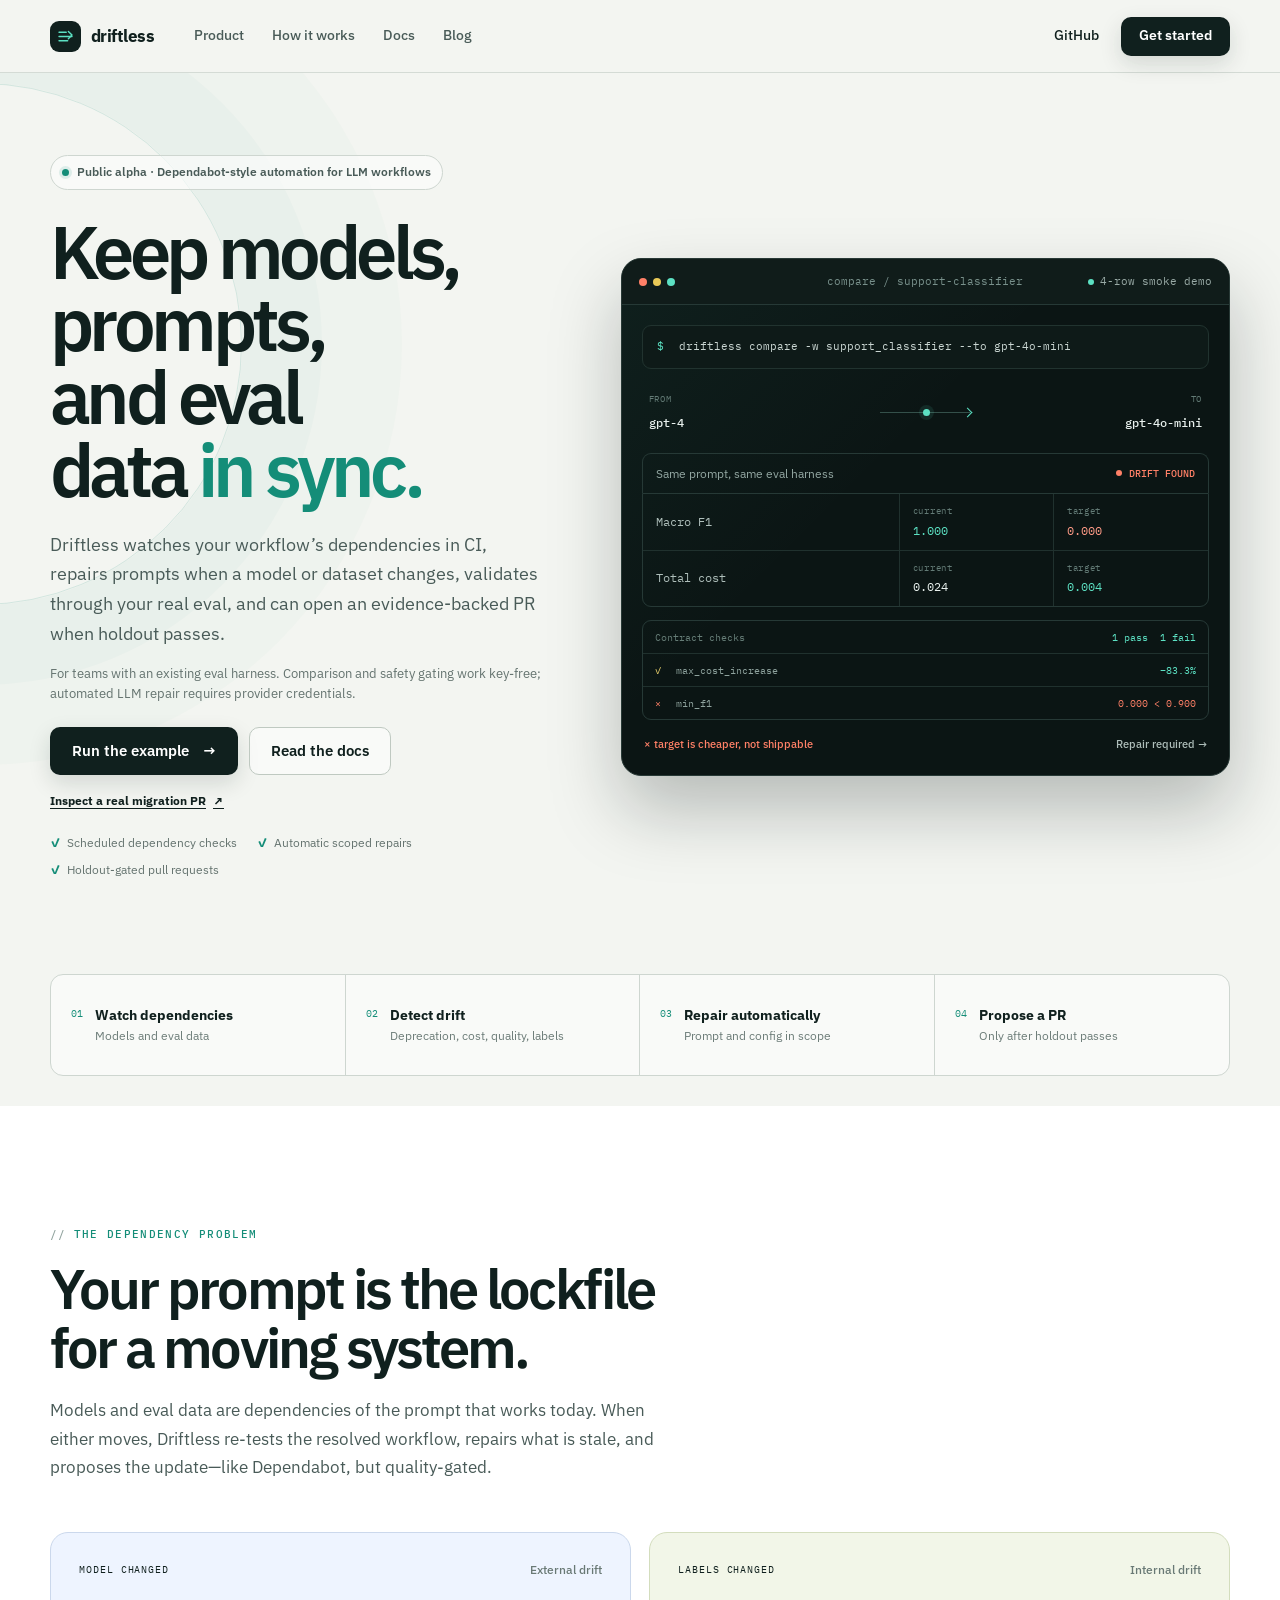
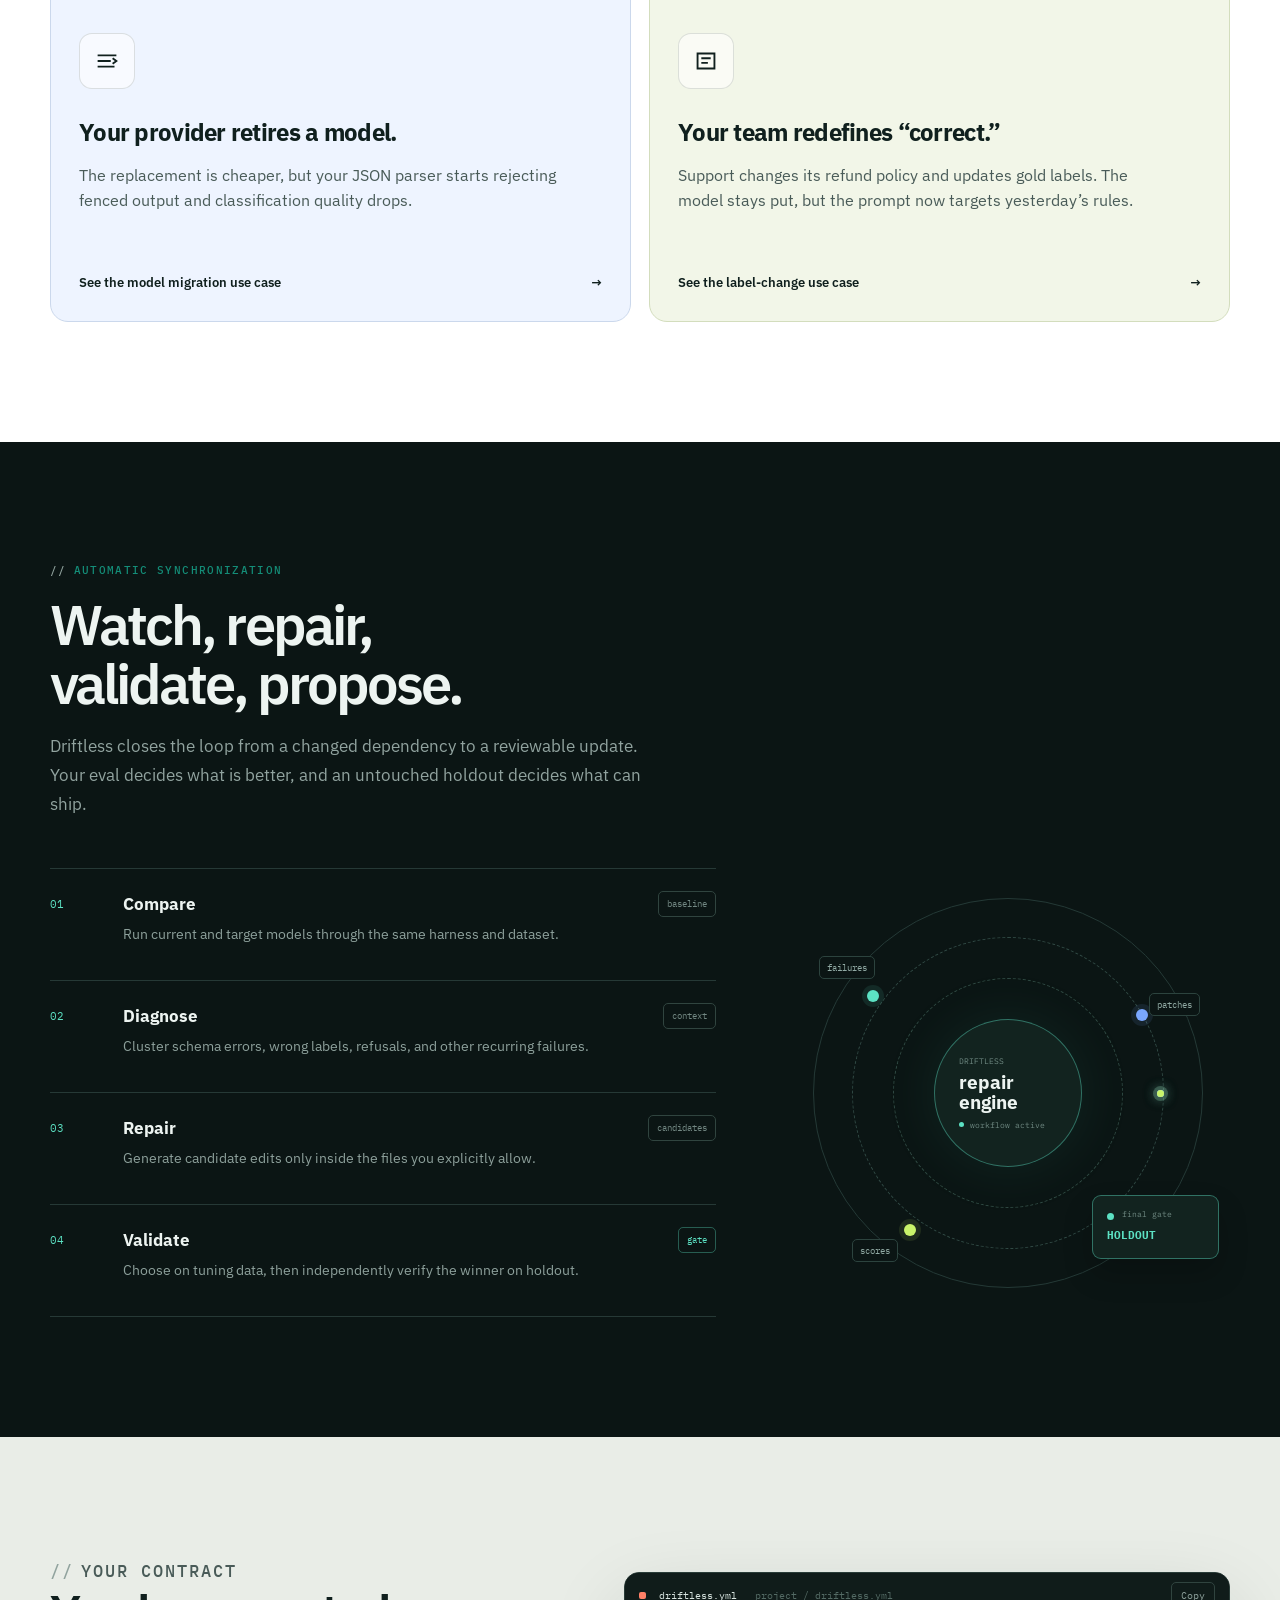
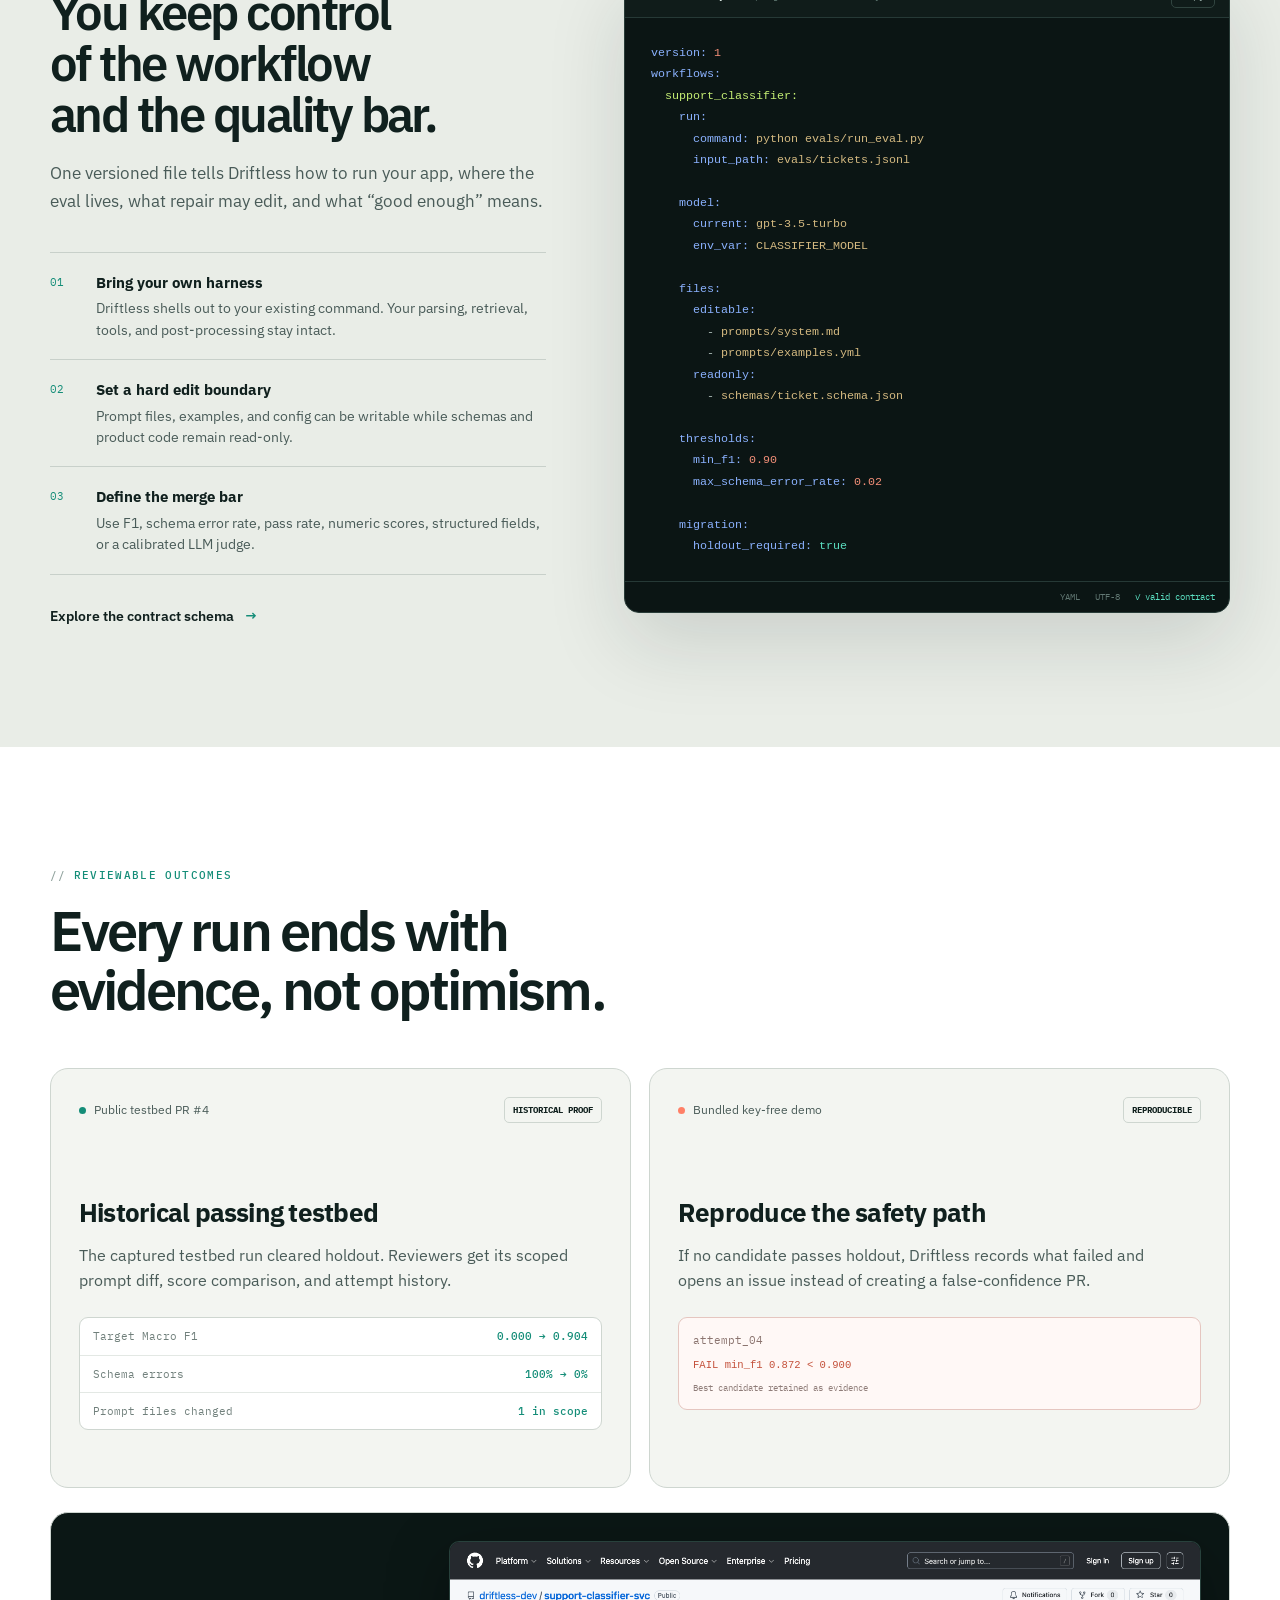
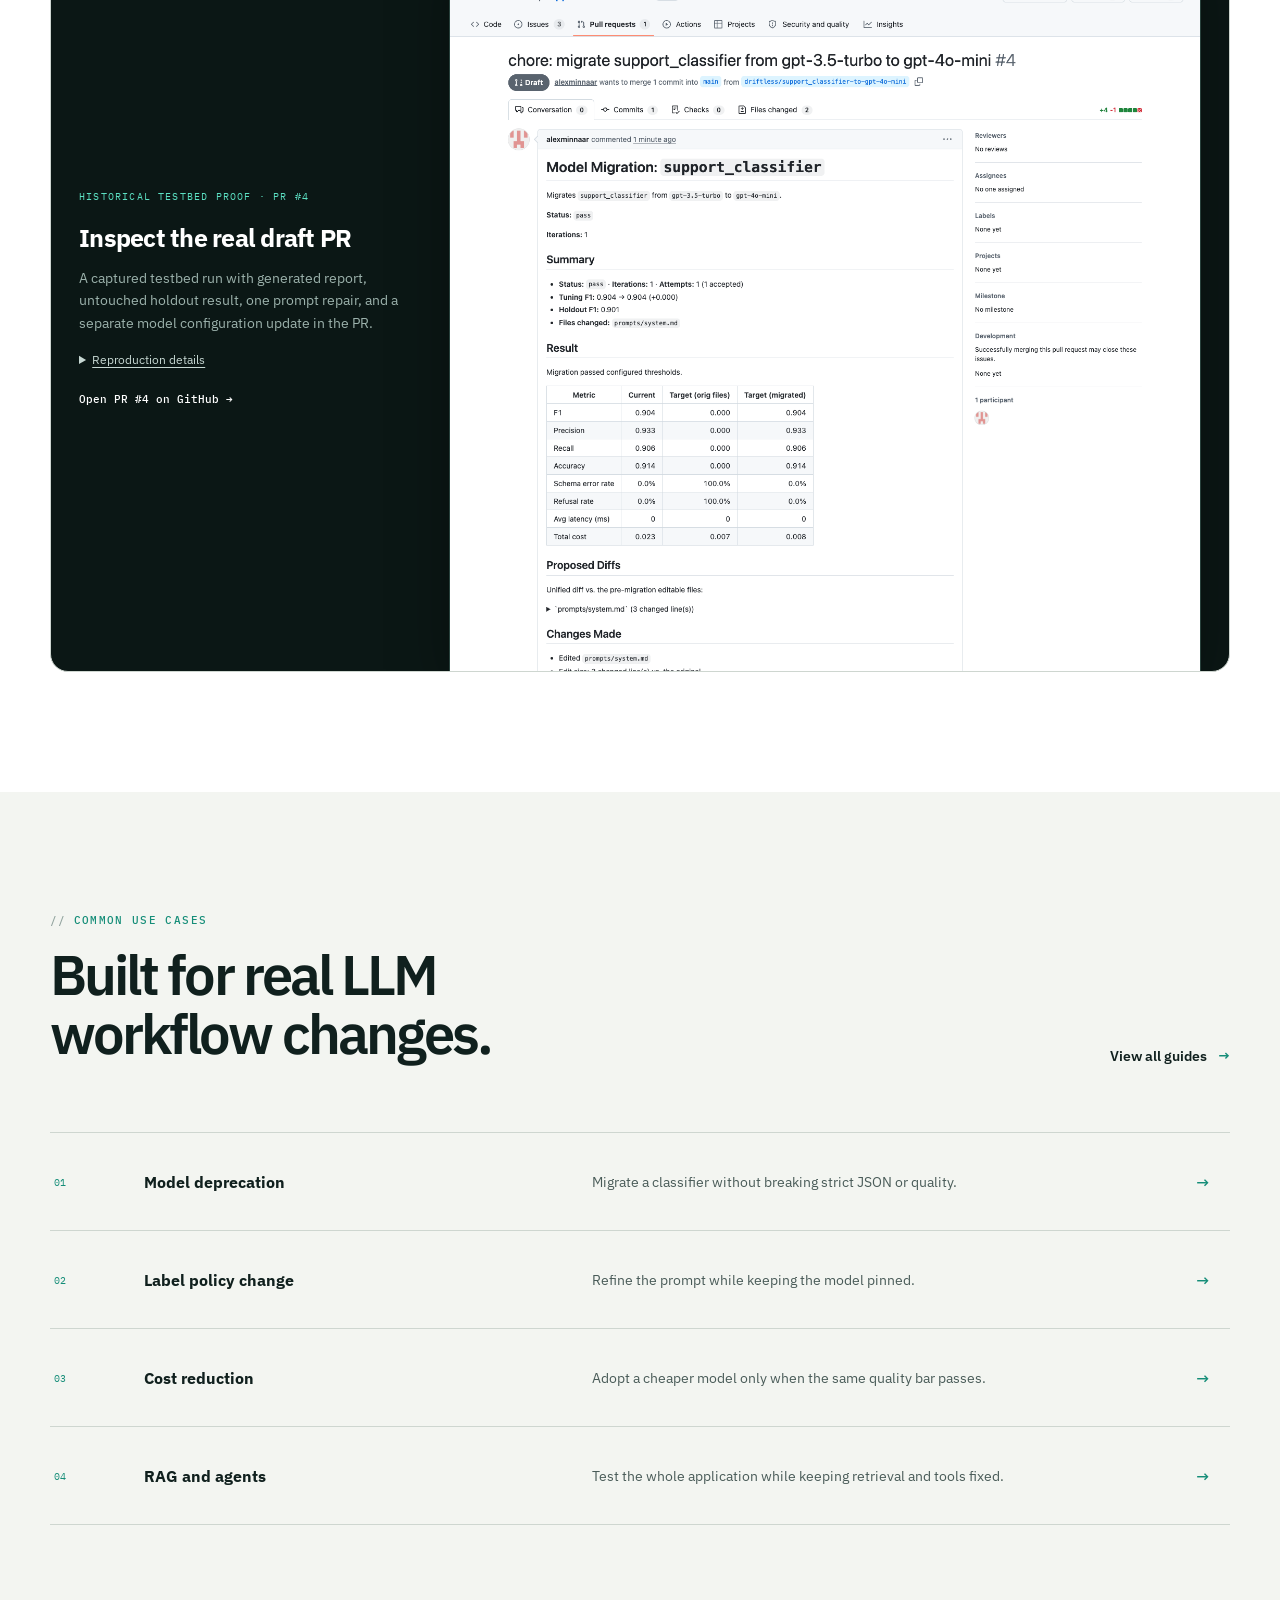
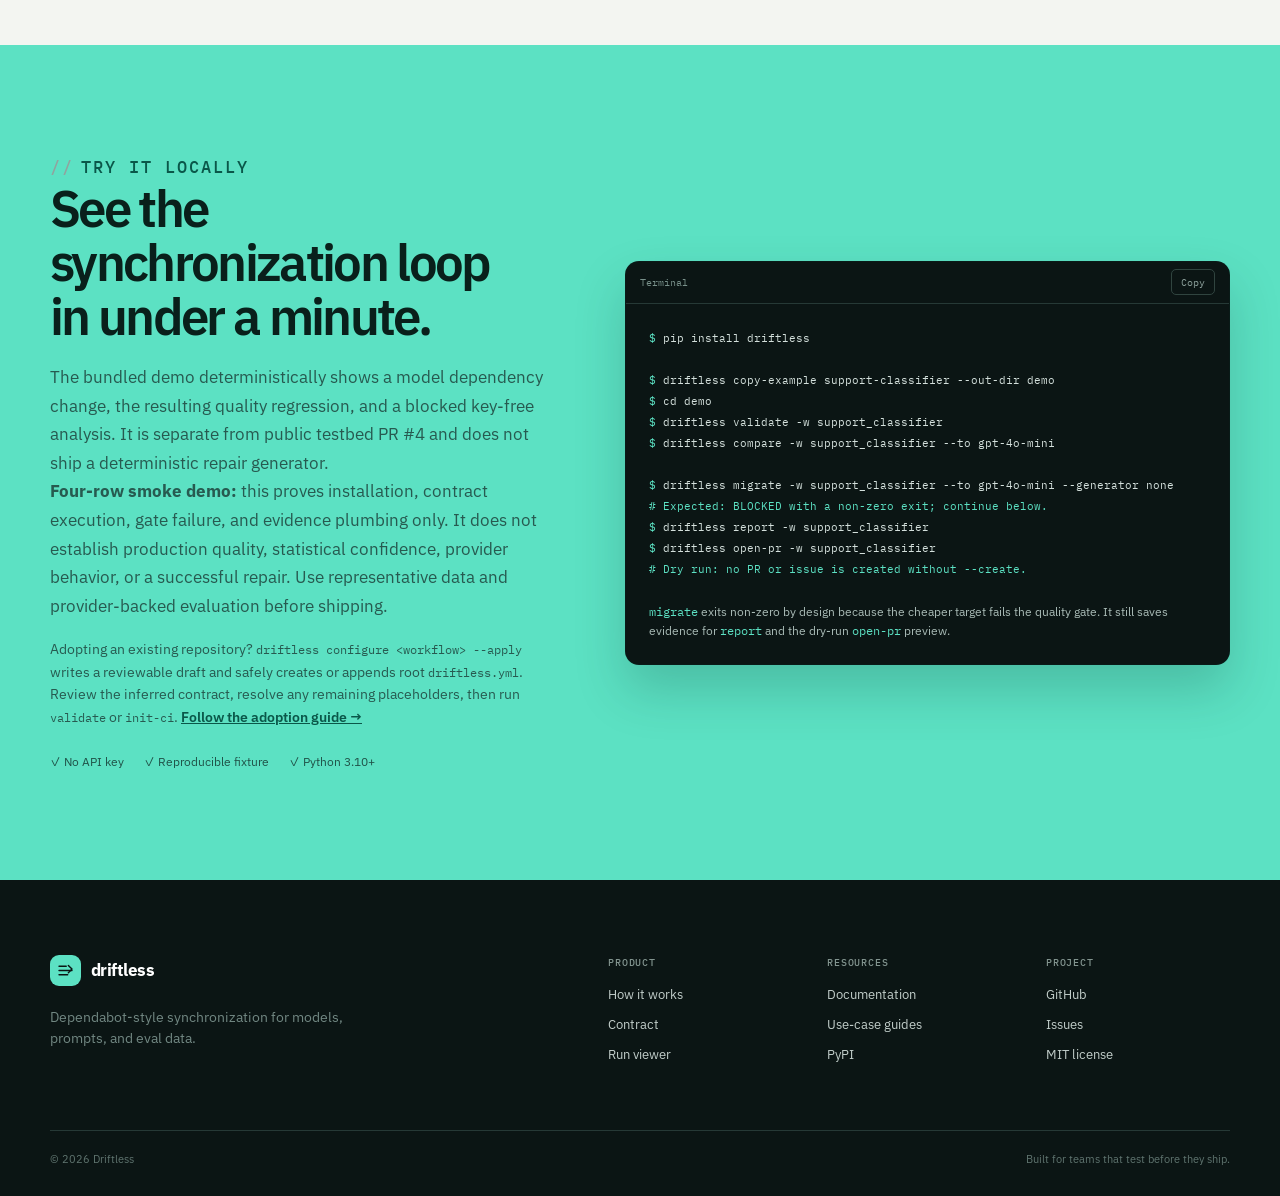
==== commit 6d407435: "Sync hosted site adoption guidance with 0.3.3. Update the landing page and docs for configure --appl" ====
--- a/site/index.html
+++ b/site/index.html
@@ -339,7 +339,7 @@
           <h2>See the synchronization loop in under a minute.</h2>
           <p>The bundled demo deterministically shows a model dependency change, the resulting quality regression, and a blocked key-free analysis. It is separate from public testbed PR #4 and does not ship a deterministic repair generator.</p>
           <p class="quickstart-note"><strong>Four-row smoke demo:</strong> this proves installation, contract execution, gate failure, and evidence plumbing only. It does not establish production quality, statistical confidence, provider behavior, or a successful repair. Use representative data and provider-backed evaluation before shipping.</p>
-          <p class="quickstart-adoption">Adopting an existing repository? <code>driftless configure &lt;workflow&gt;</code> writes a draft to <code>.driftless/configure/&lt;workflow&gt;.yml</code>; complete every <code>TODO</code>, then manually merge its workflow block into root <code>driftless.yml</code> before running <code>validate</code> or <code>init-ci</code>. <a href="docs.html#adoption">Follow the adoption guide →</a></p>
+          <p class="quickstart-adoption">Adopting an existing repository? <code>driftless configure &lt;workflow&gt; --apply</code> writes a reviewable draft and safely creates or appends root <code>driftless.yml</code>. Review the inferred contract, resolve any remaining placeholders, then run <code>validate</code> or <code>init-ci</code>. <a href="docs.html#adoption">Follow the adoption guide →</a></p>
           <div class="quickstart-meta">
             <span>✓ No API key</span>
             <span>✓ Reproducible fixture</span>
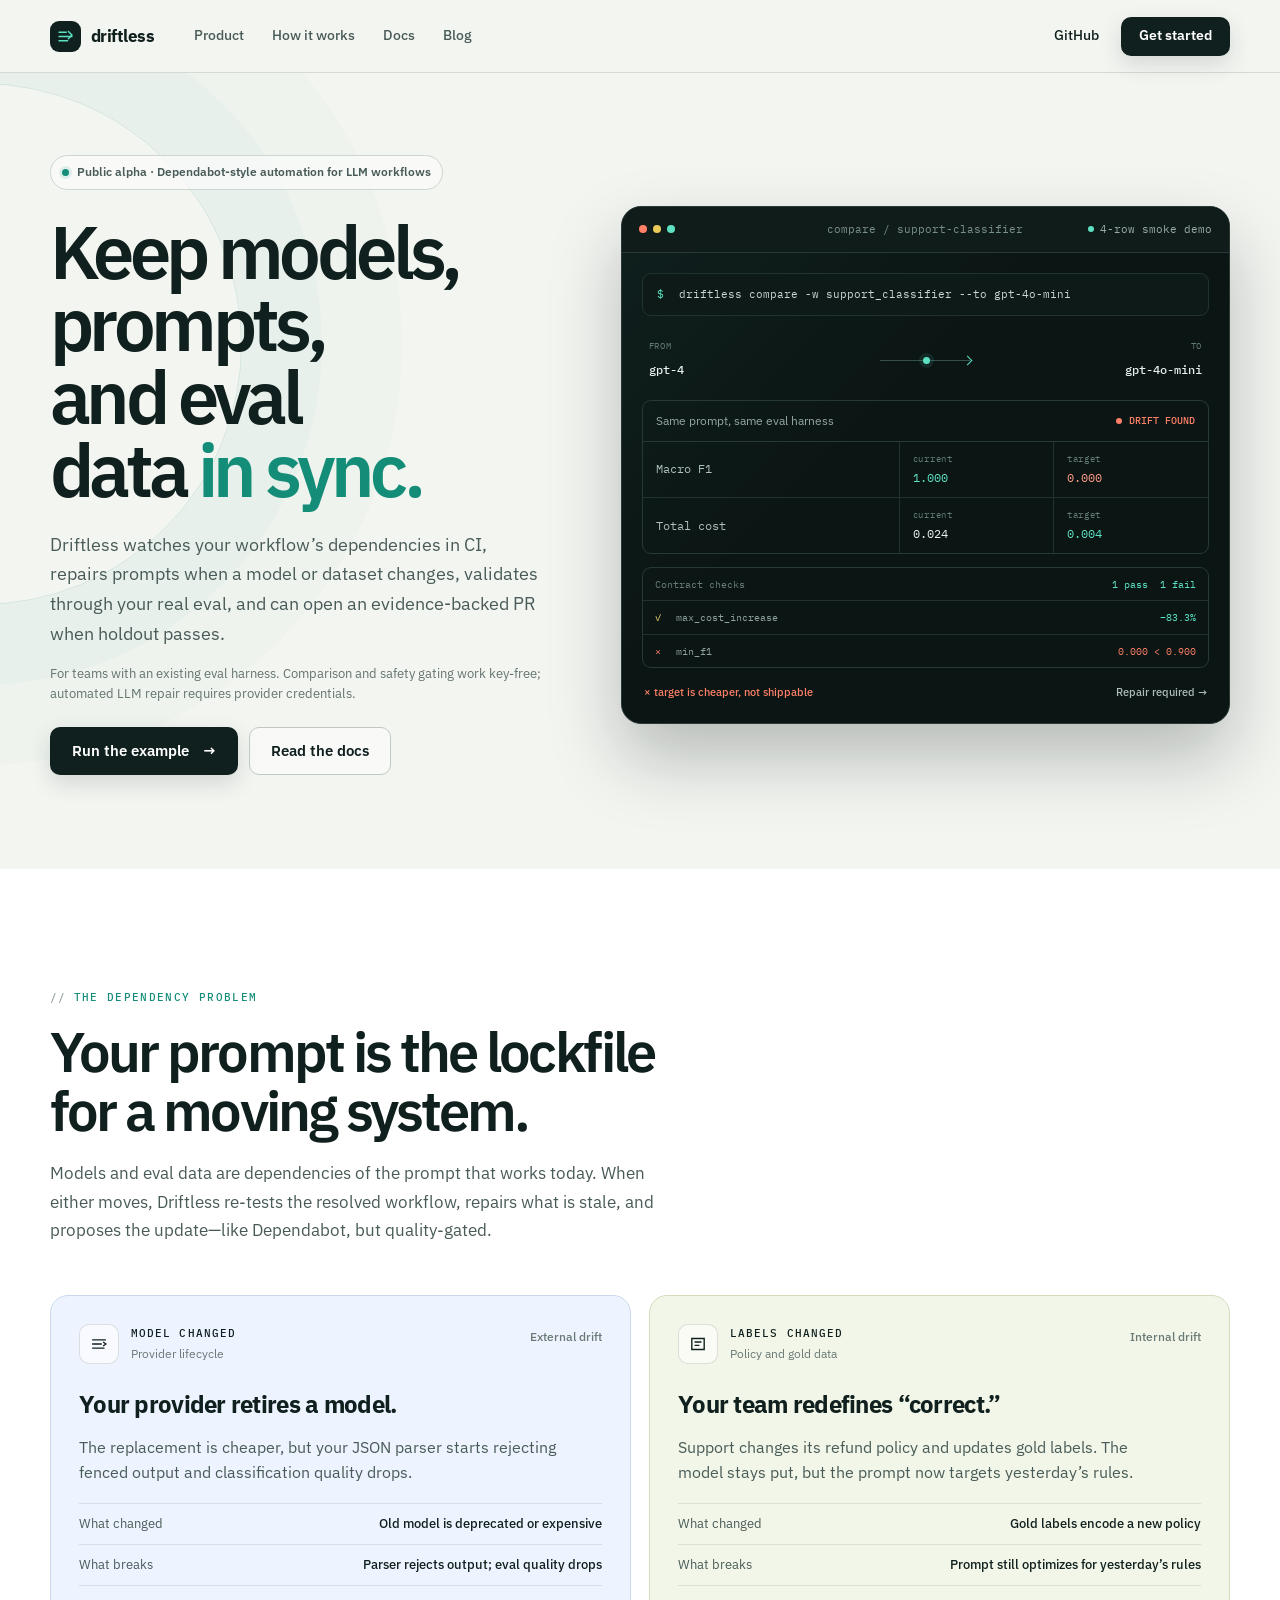
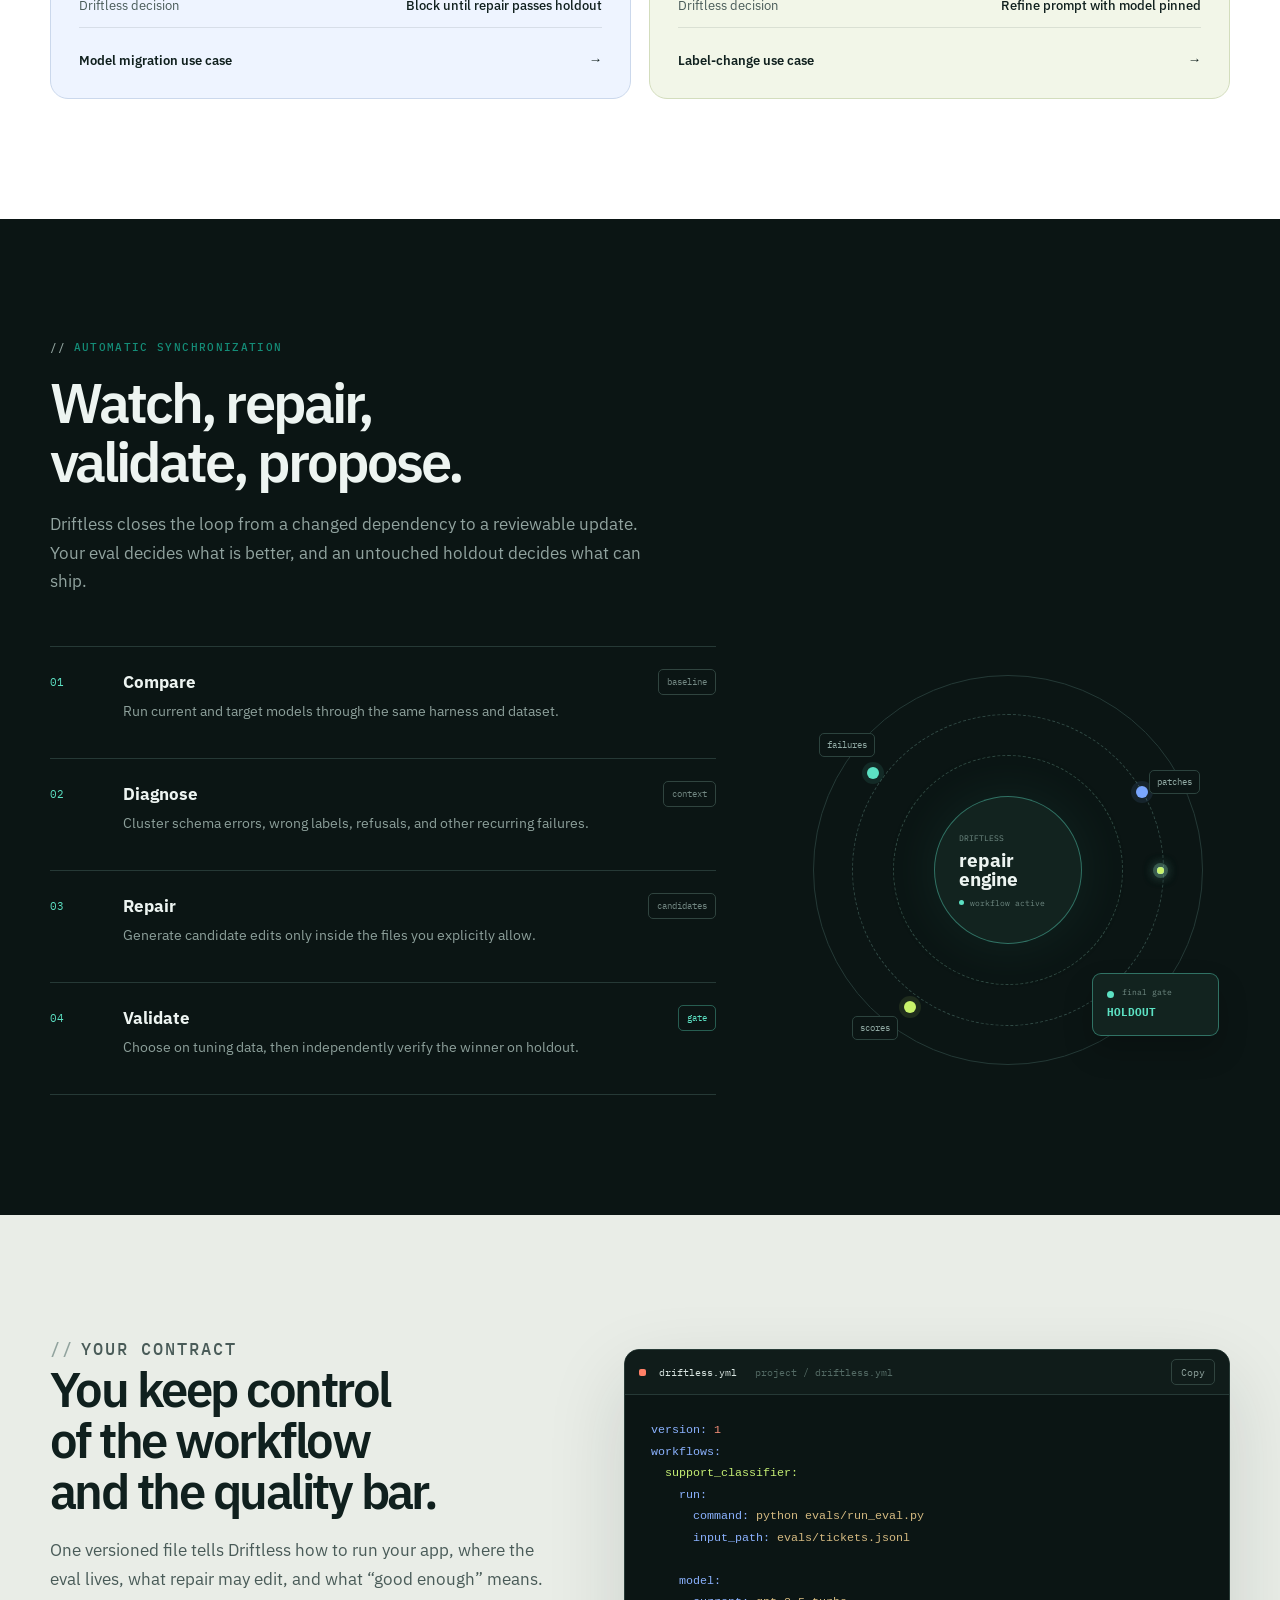
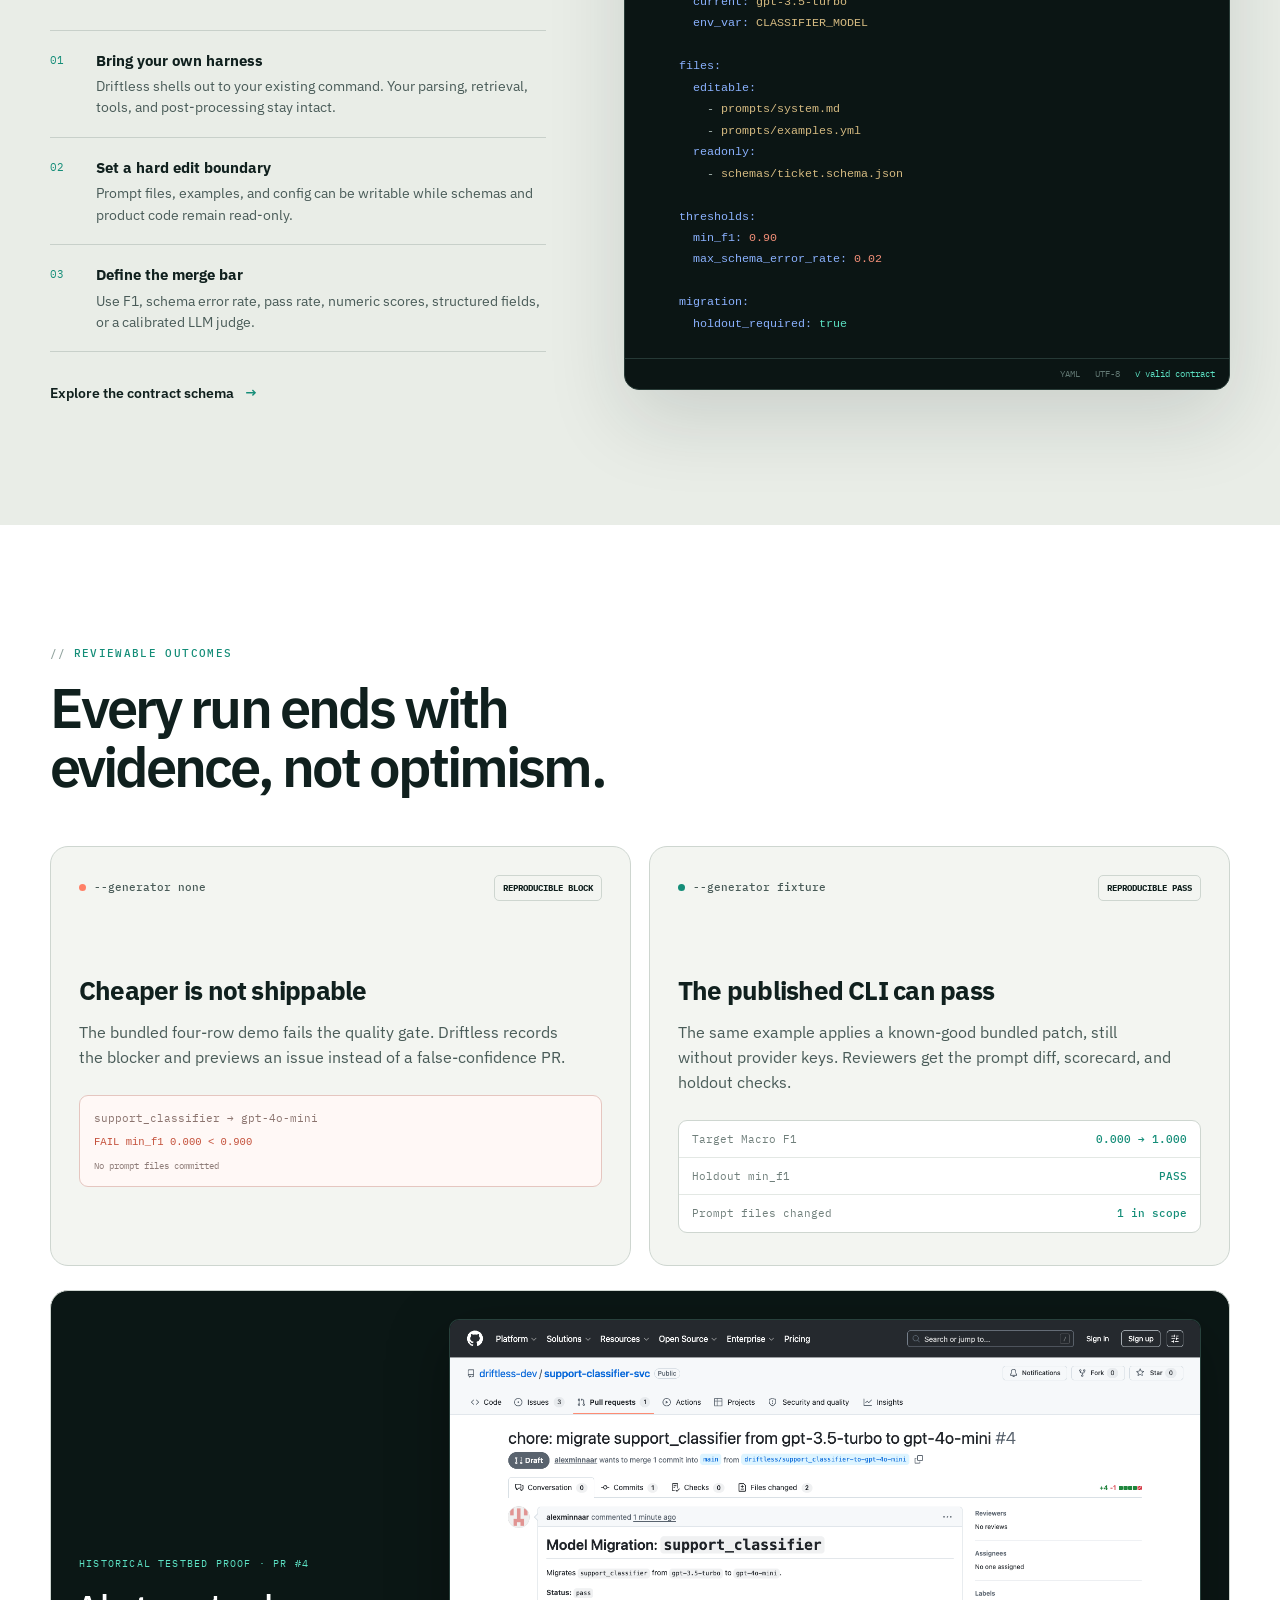
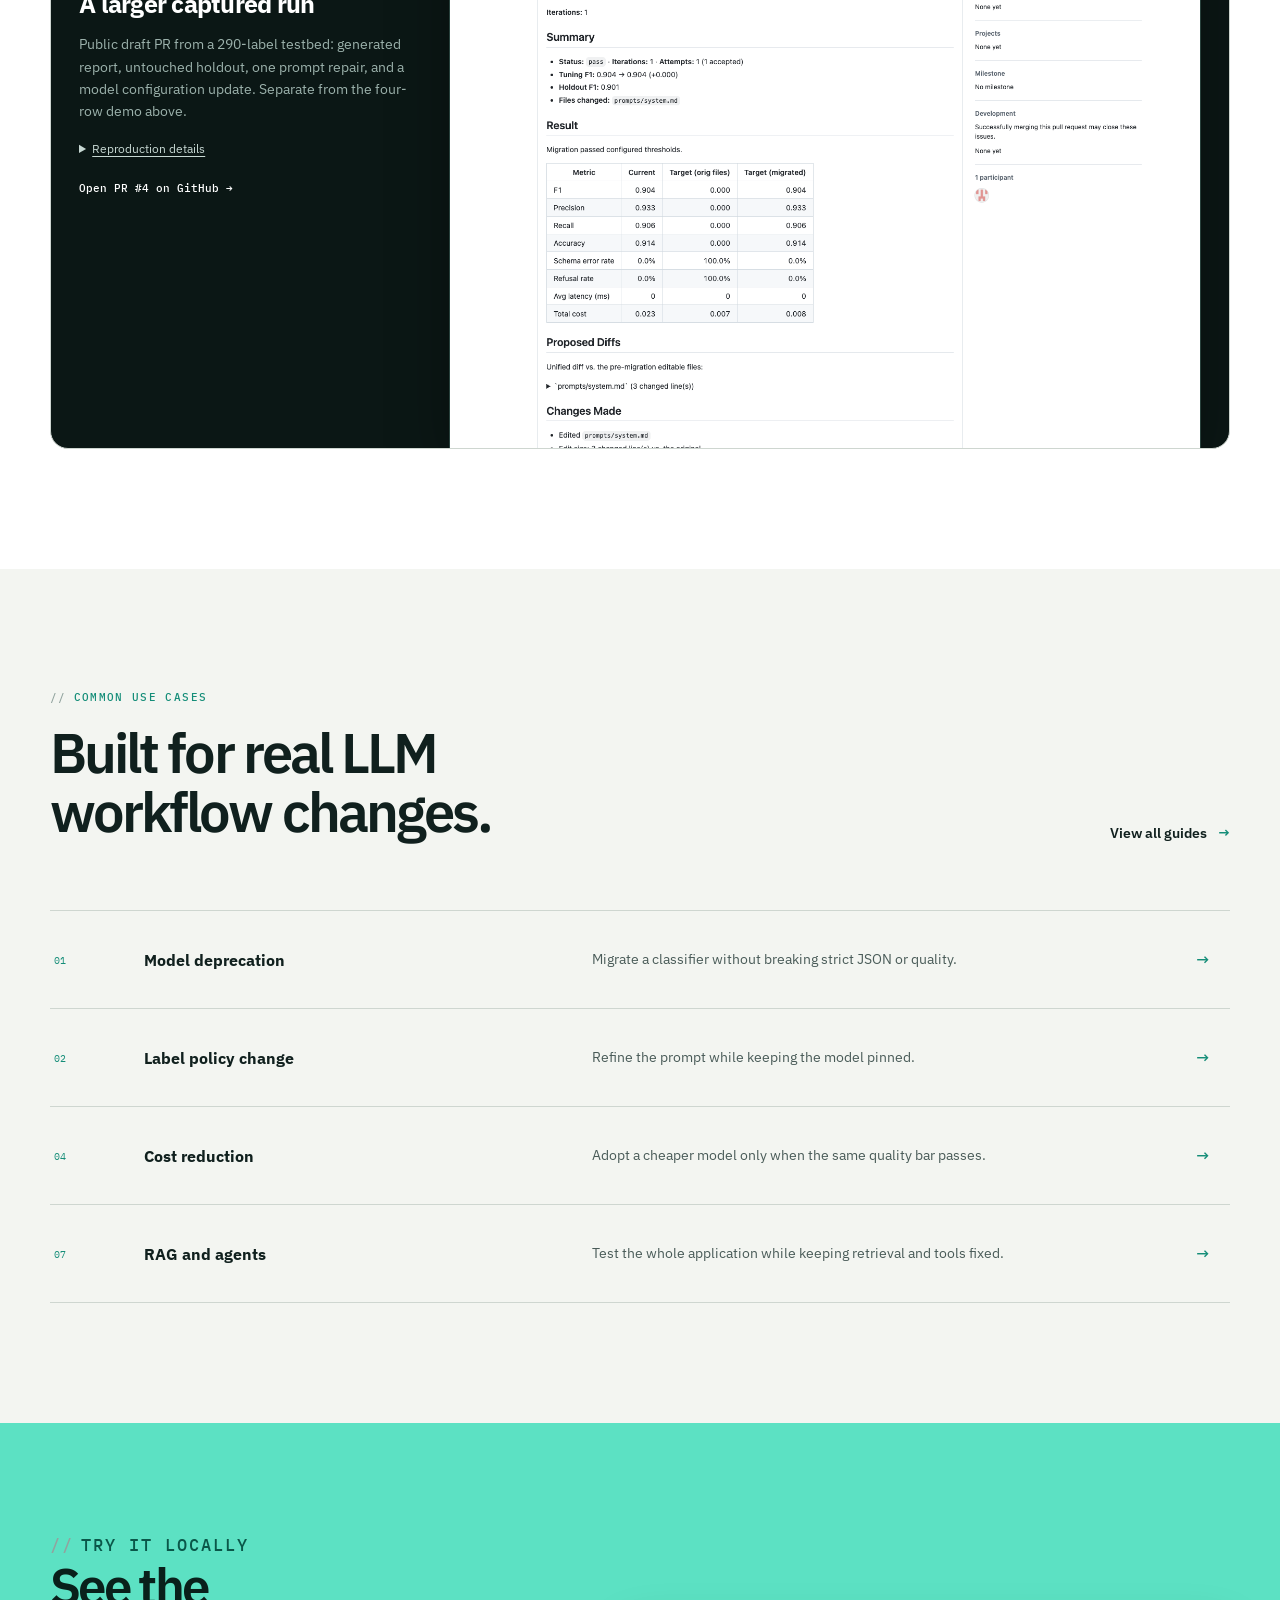
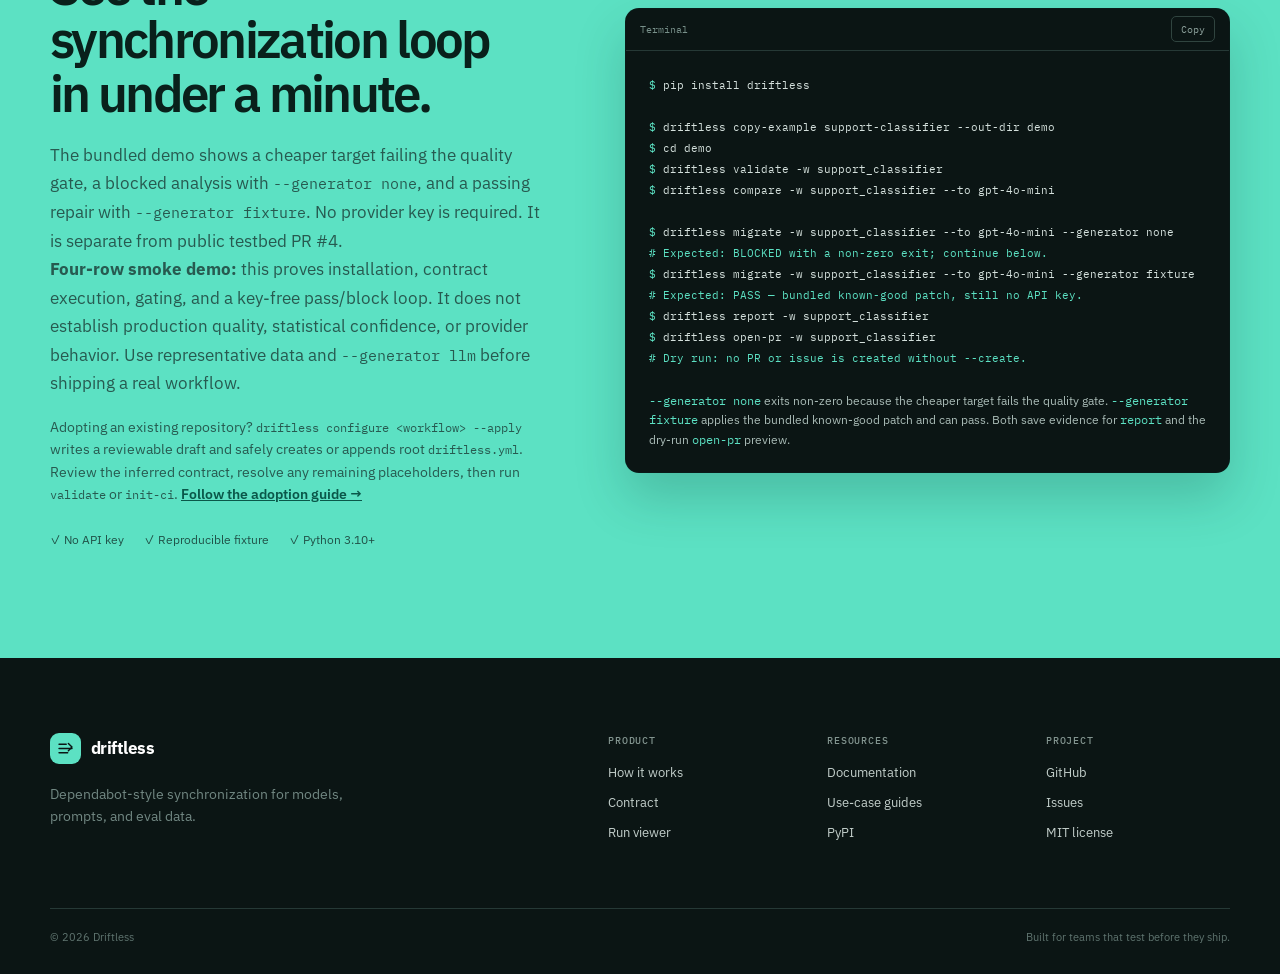
==== commit 263e3866: "Release 0.3.4. Ship --generator fixture so a cold PyPI install can reproduce a passing bundled migra" ====
--- a/site/index.html
+++ b/site/index.html
@@ -8,7 +8,7 @@
   <link rel="preconnect" href="https://fonts.googleapis.com" />
   <link rel="preconnect" href="https://fonts.gstatic.com" crossorigin />
   <link href="https://fonts.googleapis.com/css2?family=IBM+Plex+Mono:wght@400;500&family=IBM+Plex+Sans:wght@400;500;600;700&display=swap" rel="stylesheet" />
-  <link rel="stylesheet" href="assets/landing.css?v=v6" />
+  <link rel="stylesheet" href="assets/landing.css?v=v7" />
   <link rel="icon" href="data:image/svg+xml,%3Csvg xmlns='http://www.w3.org/2000/svg' viewBox='0 0 32 32'%3E%3Crect width='32' height='32' rx='8' fill='%230b1514'/%3E%3Cpath d='M8 21V10l8 7 8-7v11' fill='none' stroke='%235ce1c3' stroke-width='2.4' stroke-linecap='round' stroke-linejoin='round'/%3E%3C/svg%3E" />
 </head>
 <body class="landing">
@@ -64,14 +64,6 @@
             <a class="button button-primary" href="#quickstart">Run the example <span aria-hidden="true">→</span></a>
             <a class="button button-secondary" href="docs.html">Read the docs</a>
           </div>
-          <a class="hero-evidence-link" href="https://github.com/driftless-dev/support-classifier-svc/pull/4" target="_blank" rel="noopener">
-            Inspect a real migration PR <span aria-hidden="true">↗</span>
-          </a>
-          <div class="hero-proof">
-            <span>Scheduled dependency checks</span>
-            <span>Automatic scoped repairs</span>
-            <span>Holdout-gated pull requests</span>
-          </div>
         </div>
 
         <div class="workbench" aria-label="Reproducible Driftless comparison result">
@@ -108,13 +100,6 @@
           </div>
         </div>
       </div>
-    </section>
-
-    <section class="signal-strip" aria-label="Driftless workflow summary">
-      <div><span>01</span><strong>Watch dependencies</strong><small>Models and eval data</small></div>
-      <div><span>02</span><strong>Detect drift</strong><small>Deprecation, cost, quality, labels</small></div>
-      <div><span>03</span><strong>Repair automatically</strong><small>Prompt and config in scope</small></div>
-      <div><span>04</span><strong>Propose a PR</strong><small>Only after holdout passes</small></div>
     </section>
 
     <section class="section problem-section" id="product">
@@ -131,29 +116,55 @@
 
         <div class="scenario-grid">
           <article class="scenario-card scenario-model">
-            <div class="scenario-top"><span>MODEL CHANGED</span><b>External drift</b></div>
-            <div class="scenario-icon" aria-hidden="true">
-              <svg viewBox="0 0 32 32" fill="none"><path d="M6 10h20M6 16h14M6 22h18" stroke="currentColor" stroke-width="2"/><path d="m22 13 4 3-4 3" stroke="currentColor" stroke-width="2"/></svg>
+            <div class="scenario-head">
+              <div class="scenario-titlemark">
+                <div class="scenario-icon" aria-hidden="true">
+                  <svg viewBox="0 0 32 32" fill="none"><path d="M6 10h20M6 16h14M6 22h18" stroke="currentColor" stroke-width="2"/><path d="m22 13 4 3-4 3" stroke="currentColor" stroke-width="2"/></svg>
+                </div>
+                <div>
+                  <span>Model changed</span>
+                  <small>Provider lifecycle</small>
+                </div>
+              </div>
+              <b>External drift</b>
             </div>
             <h3>Your provider retires a model.</h3>
             <p>
               The replacement is cheaper, but your JSON parser starts rejecting
               fenced output and classification quality drops.
             </p>
-            <a href="blog/01-model-swap-is-not-a-migration.html">See the model migration use case <span>→</span></a>
+            <ul class="scenario-points" aria-label="Model migration summary">
+              <li><span>What changed</span><strong>Old model is deprecated or expensive</strong></li>
+              <li><span>What breaks</span><strong>Parser rejects output; eval quality drops</strong></li>
+              <li><span>Driftless decision</span><strong>Block until repair passes holdout</strong></li>
+            </ul>
+            <a class="scenario-link" href="blog/01-model-swap-is-not-a-migration.html"><span>Model migration use case</span><i aria-hidden="true">→</i></a>
           </article>
 
           <article class="scenario-card scenario-data">
-            <div class="scenario-top"><span>LABELS CHANGED</span><b>Internal drift</b></div>
-            <div class="scenario-icon" aria-hidden="true">
-              <svg viewBox="0 0 32 32" fill="none"><path d="M7 8h18v16H7z" stroke="currentColor" stroke-width="2"/><path d="M11 13h10M11 18h7" stroke="currentColor" stroke-width="2"/></svg>
+            <div class="scenario-head">
+              <div class="scenario-titlemark">
+                <div class="scenario-icon" aria-hidden="true">
+                  <svg viewBox="0 0 32 32" fill="none"><path d="M7 8h18v16H7z" stroke="currentColor" stroke-width="2"/><path d="M11 13h10M11 18h7" stroke="currentColor" stroke-width="2"/></svg>
+                </div>
+                <div>
+                  <span>Labels changed</span>
+                  <small>Policy and gold data</small>
+                </div>
+              </div>
+              <b>Internal drift</b>
             </div>
             <h3>Your team redefines “correct.”</h3>
             <p>
               Support changes its refund policy and updates gold labels. The model
               stays put, but the prompt now targets yesterday’s rules.
             </p>
-            <a href="blog/02-when-labels-move-refine-not-remodel.html">See the label-change use case <span>→</span></a>
+            <ul class="scenario-points" aria-label="Label change summary">
+              <li><span>What changed</span><strong>Gold labels encode a new policy</strong></li>
+              <li><span>What breaks</span><strong>Prompt still optimizes for yesterday’s rules</strong></li>
+              <li><span>Driftless decision</span><strong>Refine prompt with model pinned</strong></li>
+            </ul>
+            <a class="scenario-link" href="blog/02-when-labels-move-refine-not-remodel.html"><span>Label-change use case</span><i aria-hidden="true">→</i></a>
           </article>
         </div>
       </div>
@@ -273,25 +284,25 @@
         </div>
 
         <div class="outcome-grid">
+          <article class="outcome-card outcome-blocked">
+            <div class="outcome-status"><span><i></i> <code>--generator none</code></span><strong>REPRODUCIBLE BLOCK</strong></div>
+            <h3>Cheaper is not shippable</h3>
+            <p>The bundled four-row demo fails the quality gate. Driftless records the blocker and previews an issue instead of a false-confidence PR.</p>
+            <div class="blocked-log">
+              <span>support_classifier → gpt-4o-mini</span>
+              <code>FAIL min_f1 0.000 &lt; 0.900</code>
+              <small>No prompt files committed</small>
+            </div>
+          </article>
+
           <article class="outcome-card outcome-pass">
-            <div class="outcome-status"><span><i></i> Public testbed PR #4</span><strong>HISTORICAL PROOF</strong></div>
-            <h3>Historical passing testbed</h3>
-            <p>The captured testbed run cleared holdout. Reviewers get its scoped prompt diff, score comparison, and attempt history.</p>
+            <div class="outcome-status"><span><i></i> <code>--generator fixture</code></span><strong>REPRODUCIBLE PASS</strong></div>
+            <h3>The published CLI can pass</h3>
+            <p>The same example applies a known-good bundled patch, still without provider keys. Reviewers get the prompt diff, scorecard, and holdout checks.</p>
             <div class="outcome-preview">
-              <div><span>Target Macro F1</span><b>0.000 → 0.904</b></div>
-              <div><span>Schema errors</span><b>100% → 0%</b></div>
+              <div><span>Target Macro F1</span><b>0.000 → 1.000</b></div>
+              <div><span>Holdout min_f1</span><b>PASS</b></div>
               <div><span>Prompt files changed</span><b>1 in scope</b></div>
-            </div>
-          </article>
-
-          <article class="outcome-card outcome-blocked">
-            <div class="outcome-status"><span><i></i> Bundled key-free demo</span><strong>REPRODUCIBLE</strong></div>
-            <h3>Reproduce the safety path</h3>
-            <p>If no candidate passes holdout, Driftless records what failed and opens an issue instead of creating a false-confidence PR.</p>
-            <div class="blocked-log">
-              <span>attempt_04</span>
-              <code>FAIL min_f1 0.872 &lt; 0.900</code>
-              <small>Best candidate retained as evidence</small>
             </div>
           </article>
         </div>
@@ -299,11 +310,11 @@
         <div class="evidence-proof">
           <div class="evidence-proof-copy">
             <span>HISTORICAL TESTBED PROOF · PR #4</span>
-            <strong>Inspect the real draft PR</strong>
-            <p>A captured testbed run with generated report, untouched holdout result, one prompt repair, and a separate model configuration update in the PR.</p>
+            <strong>A larger captured run</strong>
+            <p>Public draft PR from a 290-label testbed: generated report, untouched holdout, one prompt repair, and a model configuration update. Separate from the four-row demo above.</p>
             <details class="evidence-details">
               <summary>Reproduction details</summary>
-              <p>PR #4 used testbed-specific deterministic patch tooling that is not shipped in the CLI. The published LLM generator requires provider credentials and may produce a different repair.</p>
+              <p>The published CLI reproduces the four-row pass with <code>--generator fixture</code>. Regenerating PR #4’s exact patch still needs the testbed harness plus <code>--generator llm</code> (or the testbed simulator) and may differ.</p>
             </details>
             <a class="evidence-proof-link" href="https://github.com/driftless-dev/support-classifier-svc/pull/4" target="_blank" rel="noopener">Open PR #4 on GitHub →</a>
           </div>
@@ -326,8 +337,8 @@
         <div class="usecase-list">
           <a href="blog/01-model-swap-is-not-a-migration.html"><span>01</span><strong>Model deprecation</strong><p>Migrate a classifier without breaking strict JSON or quality.</p><b>→</b></a>
           <a href="blog/02-when-labels-move-refine-not-remodel.html"><span>02</span><strong>Label policy change</strong><p>Refine the prompt while keeping the model pinned.</p><b>→</b></a>
-          <a href="blog/04-cheaper-model-same-quality-bar.html"><span>03</span><strong>Cost reduction</strong><p>Adopt a cheaper model only when the same quality bar passes.</p><b>→</b></a>
-          <a href="blog/07-rag-prompts-drift-too.html"><span>04</span><strong>RAG and agents</strong><p>Test the whole application while keeping retrieval and tools fixed.</p><b>→</b></a>
+          <a href="blog/04-cheaper-model-same-quality-bar.html"><span>04</span><strong>Cost reduction</strong><p>Adopt a cheaper model only when the same quality bar passes.</p><b>→</b></a>
+          <a href="blog/07-rag-prompts-drift-too.html"><span>07</span><strong>RAG and agents</strong><p>Test the whole application while keeping retrieval and tools fixed.</p><b>→</b></a>
         </div>
       </div>
     </section>
@@ -337,8 +348,8 @@
         <div class="quickstart-copy">
           <p class="eyebrow">Try it locally</p>
           <h2>See the synchronization loop in under a minute.</h2>
-          <p>The bundled demo deterministically shows a model dependency change, the resulting quality regression, and a blocked key-free analysis. It is separate from public testbed PR #4 and does not ship a deterministic repair generator.</p>
-          <p class="quickstart-note"><strong>Four-row smoke demo:</strong> this proves installation, contract execution, gate failure, and evidence plumbing only. It does not establish production quality, statistical confidence, provider behavior, or a successful repair. Use representative data and provider-backed evaluation before shipping.</p>
+          <p>The bundled demo shows a cheaper target failing the quality gate, a blocked analysis with <code>--generator none</code>, and a passing repair with <code>--generator fixture</code>. No provider key is required. It is separate from public testbed PR #4.</p>
+          <p class="quickstart-note"><strong>Four-row smoke demo:</strong> this proves installation, contract execution, gating, and a key-free pass/block loop. It does not establish production quality, statistical confidence, or provider behavior. Use representative data and <code>--generator llm</code> before shipping a real workflow.</p>
           <p class="quickstart-adoption">Adopting an existing repository? <code>driftless configure &lt;workflow&gt; --apply</code> writes a reviewable draft and safely creates or appends root <code>driftless.yml</code>. Review the inferred contract, resolve any remaining placeholders, then run <code>validate</code> or <code>init-ci</code>. <a href="docs.html#adoption">Follow the adoption guide →</a></p>
           <div class="quickstart-meta">
             <span>✓ No API key</span>
@@ -357,10 +368,12 @@
 
 <span>$</span> driftless migrate -w support_classifier --to gpt-4o-mini --generator none
 <span class="tok-c"># Expected: BLOCKED with a non-zero exit; continue below.</span>
+<span>$</span> driftless migrate -w support_classifier --to gpt-4o-mini --generator fixture
+<span class="tok-c"># Expected: PASS — bundled known-good patch, still no API key.</span>
 <span>$</span> driftless report -w support_classifier
 <span>$</span> driftless open-pr -w support_classifier
 <span class="tok-c"># Dry run: no PR or issue is created without --create.</span></code>
-          <p class="quickstart-note"><code>migrate</code> exits non-zero by design because the cheaper target fails the quality gate. It still saves evidence for <code>report</code> and the dry-run <code>open-pr</code> preview.</p>
+          <p class="quickstart-note"><code>--generator none</code> exits non-zero because the cheaper target fails the quality gate. <code>--generator fixture</code> applies the bundled known-good patch and can pass. Both save evidence for <code>report</code> and the dry-run <code>open-pr</code> preview.</p>
         </div>
       </div>
     </section>
--- a/site/assets/landing.css
+++ b/site/assets/landing.css
@@ -270,37 +270,6 @@
   display: flex;
   flex-wrap: wrap;
   gap: 11px;
-  margin-bottom: 12px;
-}
-
-.hero-evidence-link {
-  margin-bottom: 23px;
-  display: inline-flex;
-  align-items: center;
-  gap: 7px;
-  color: var(--mint-deep);
-  font-size: 0.78rem;
-  font-weight: 700;
-  text-underline-offset: 3px;
-}
-
-.hero-evidence-link:hover {
-  color: var(--ink);
-}
-
-.hero-proof {
-  display: flex;
-  flex-wrap: wrap;
-  gap: 8px 20px;
-  color: #64736f;
-  font-size: 0.78rem;
-}
-
-.hero-proof span::before {
-  content: "✓";
-  margin-right: 6px;
-  color: var(--mint-deep);
-  font-weight: 700;
 }
 
 .workbench {
@@ -505,37 +474,6 @@
 .workbench-footer span:last-child { color: #aebdb9; }
 .workbench-footer span.failed { color: var(--coral); }
 
-.signal-strip {
-  width: var(--shell);
-  margin: 0 auto 30px;
-  display: grid;
-  grid-template-columns: repeat(4, 1fr);
-  border: 1px solid var(--line);
-  border-radius: 13px;
-  background: rgba(255, 255, 255, 0.52);
-  overflow: hidden;
-}
-
-.signal-strip > div {
-  min-height: 100px;
-  padding: 20px;
-  display: grid;
-  grid-template-columns: auto 1fr;
-  align-content: center;
-  column-gap: 12px;
-  border-right: 1px solid var(--line);
-}
-
-.signal-strip > div:last-child { border-right: 0; }
-.signal-strip span {
-  grid-row: 1 / 3;
-  color: var(--mint-deep);
-  font-family: var(--mono);
-  font-size: 0.65rem;
-}
-.signal-strip strong { font-size: 0.88rem; }
-.signal-strip small { color: #6c7c78; font-size: 0.72rem; }
-
 .section { padding: 120px 0; }
 .section-shell { width: var(--shell); margin: 0 auto; }
 
@@ -577,7 +515,7 @@
 .scenario-grid { display: grid; grid-template-columns: 1fr 1fr; gap: 18px; }
 
 .scenario-card {
-  min-height: 390px;
+  min-height: 0;
   padding: 28px;
   display: flex;
   flex-direction: column;
@@ -589,34 +527,89 @@
 .scenario-model { background: #eef4ff; border-color: #cbd8ec; }
 .scenario-data { background: #f2f6e8; border-color: #d3ddbd; }
 
-.scenario-top { display: flex; justify-content: space-between; }
-.scenario-top span {
-  font-family: var(--mono);
-  font-size: 0.65rem;
-  letter-spacing: 0.09em;
-}
-.scenario-top b {
+.scenario-head {
+  display: flex;
+  align-items: flex-start;
+  justify-content: space-between;
+  gap: 16px;
+  margin-bottom: 22px;
+}
+
+.scenario-titlemark {
+  display: flex;
+  align-items: center;
+  gap: 12px;
+  min-width: 0;
+}
+
+.scenario-titlemark span {
+  display: block;
+  font-family: var(--mono);
+  font-size: 0.67rem;
+  font-weight: 500;
+  letter-spacing: 0.1em;
+  text-transform: uppercase;
+}
+
+.scenario-titlemark small {
+  display: block;
+  margin-top: 3px;
+  color: #697975;
+  font-size: 0.72rem;
+}
+
+.scenario-head > b {
   color: #697975;
   font-size: 0.72rem;
   font-weight: 500;
+  white-space: nowrap;
+  padding-top: 4px;
 }
 
 .scenario-icon {
-  width: 56px;
-  height: 56px;
-  margin: 54px 0 25px;
+  width: 40px;
+  height: 40px;
+  flex-shrink: 0;
   display: grid;
   place-items: center;
   border: 1px solid rgba(16, 32, 30, 0.13);
-  border-radius: 13px;
+  border-radius: 10px;
   background: rgba(255, 255, 255, 0.58);
 }
 
-.scenario-icon svg { width: 30px; height: 30px; }
+.scenario-icon svg { width: 22px; height: 22px; }
 .scenario-card h3 { margin: 0 0 12px; font-size: 1.5rem; letter-spacing: -0.03em; }
-.scenario-card p { max-width: 31rem; margin: 0 0 24px; color: var(--ink-soft); }
-.scenario-card a { margin-top: auto; font-size: 0.84rem; font-weight: 600; text-decoration: none; }
-.scenario-card a span { float: right; }
+.scenario-card p { max-width: 31rem; margin: 0 0 18px; color: var(--ink-soft); }
+
+.scenario-points {
+  margin: 0 0 22px;
+  padding: 0;
+  list-style: none;
+  border-top: 1px solid rgba(16, 32, 30, 0.1);
+}
+
+.scenario-points li {
+  display: flex;
+  justify-content: space-between;
+  gap: 16px;
+  padding: 10px 0;
+  border-bottom: 1px solid rgba(16, 32, 30, 0.1);
+  font-size: 0.82rem;
+}
+
+.scenario-points span { color: var(--ink-soft); }
+.scenario-points strong { font-weight: 500; text-align: right; }
+
+.scenario-link {
+  margin-top: auto;
+  display: flex;
+  align-items: center;
+  justify-content: space-between;
+  gap: 12px;
+  font-size: 0.84rem;
+  font-weight: 600;
+  text-decoration: none;
+}
 
 .workflow-section { background: var(--night); color: #edf4f1; }
 .workflow-intro > p:last-child { color: #91a39f; }
@@ -939,6 +932,11 @@
 }
 .outcome-status { display: flex; align-items: center; justify-content: space-between; margin-bottom: 70px; }
 .outcome-status span { display: flex; align-items: center; gap: 8px; color: var(--ink-soft); font-size: 0.75rem; }
+.outcome-status code {
+  font-family: var(--mono);
+  font-size: 0.68rem;
+  font-weight: 500;
+}
 .outcome-status i { width: 7px; height: 7px; border-radius: 50%; }
 .outcome-pass .outcome-status i { background: var(--mint-deep); }
 .outcome-blocked .outcome-status i { background: var(--coral); }
@@ -981,6 +979,7 @@
 .evidence-details { margin: -8px 0 22px; color: #9cb2ac; font-size: 0.78rem; }
 .evidence-details summary { width: max-content; color: #c7d8d3; cursor: pointer; text-decoration: underline; text-underline-offset: 3px; }
 .evidence-details p { margin: 12px 0 0; font-size: 0.78rem; line-height: 1.55; }
+.evidence-details code { font-family: var(--mono); font-size: 0.9em; color: var(--mint); }
 .evidence-proof-link { color: var(--mint); font-family: var(--mono); font-size: 0.7rem; font-weight: 500; text-decoration: none; }
 .evidence-proof-link:hover { color: white; text-decoration: underline; text-underline-offset: 3px; }
 .evidence-image-link { display: block; align-self: end; }
@@ -1040,6 +1039,7 @@
   line-height: 1.6;
 }
 .quickstart-adoption code { font-family: var(--mono); font-size: .88em; }
+.quickstart-copy code { font-family: var(--mono); font-size: .88em; }
 .quickstart-adoption a { color: #0a5749; font-weight: 600; }
 .quickstart-meta { margin-top: 25px; display: flex; flex-wrap: wrap; gap: 10px 20px; color: #205248; font-size: 0.76rem; }
 .install-card { border: 1px solid rgba(7, 43, 36, 0.28); border-radius: 14px; background: var(--night); color: #deebe7; box-shadow: 0 25px 50px rgba(13, 66, 55, 0.22); overflow: hidden; }
@@ -1107,9 +1107,6 @@
   .hero h1 { font-size: clamp(2.8rem, 14vw, 4.3rem); }
   .workbench-body { padding: 14px; }
   .model-route { grid-template-columns: 1fr 55px 1fr; }
-  .signal-strip { grid-template-columns: 1fr 1fr; }
-  .signal-strip > div:nth-child(2) { border-right: 0; }
-  .signal-strip > div:nth-child(-n+2) { border-bottom: 1px solid var(--line); }
   .section { padding: 84px 0; }
   .scenario-grid, .outcome-grid { grid-template-columns: 1fr; }
   .evidence-proof { padding: 24px 24px 0; grid-template-columns: 1fr; gap: 8px; }
@@ -1124,17 +1121,13 @@
 }
 
 @media (max-width: 500px) {
-  .hero-proof { display: grid; }
   .workbench-bar { grid-template-columns: 1fr 1fr; }
   .workbench-bar > span:nth-child(2) { display: none; }
   .metric-grid { grid-template-columns: 1.2fr 0.8fr 0.8fr; font-size: 0.64rem; }
   .metric-grid > div { padding: 8px; }
   .run-command { font-size: 0.58rem; }
   .workbench-footer { display: grid; gap: 5px; }
-  .signal-strip { grid-template-columns: 1fr; }
-  .signal-strip > div { border-right: 0; border-bottom: 1px solid var(--line); }
-  .signal-strip > div:last-child { border-bottom: 0; }
-  .scenario-card { min-height: 370px; padding: 22px; }
+  .scenario-card { padding: 22px; }
   .workflow-steps li { grid-template-columns: 36px 1fr; }
   .step-status { display: none; }
   .loop-visual { width: 290px; height: 290px; }
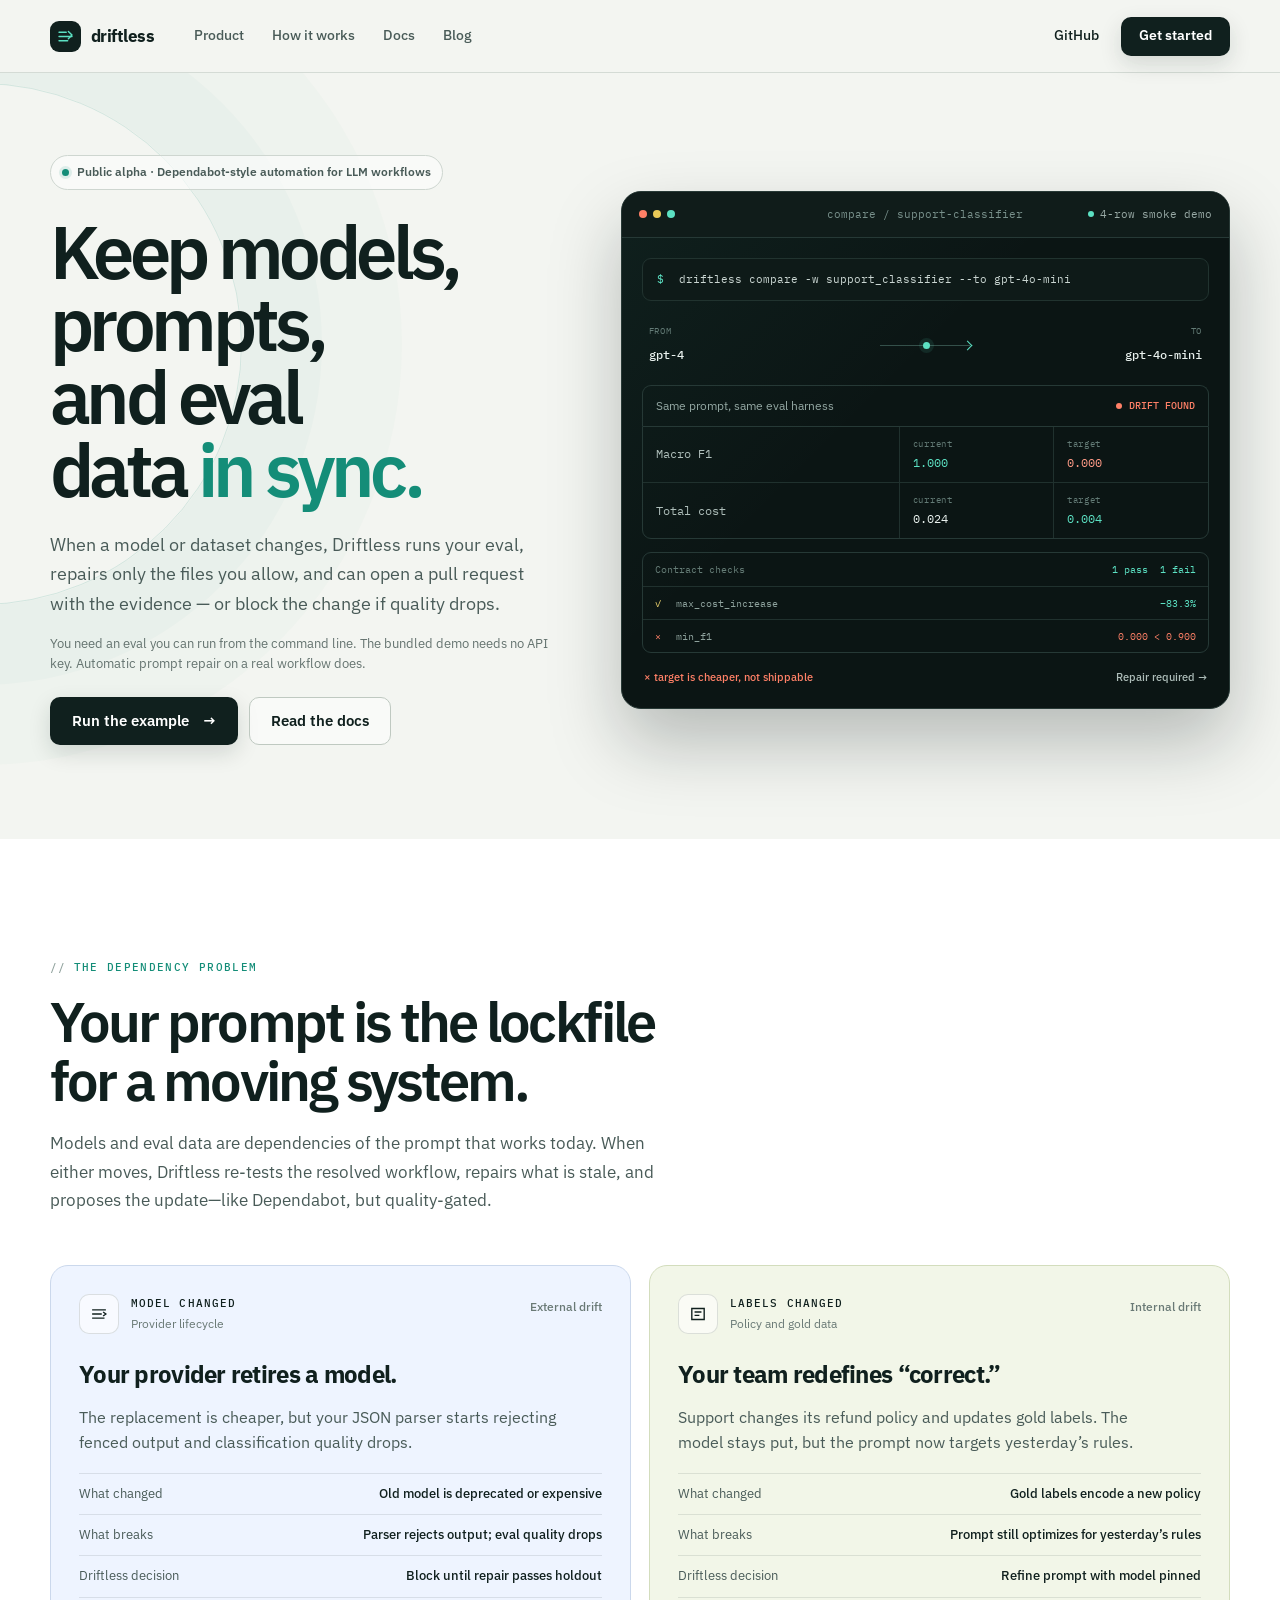
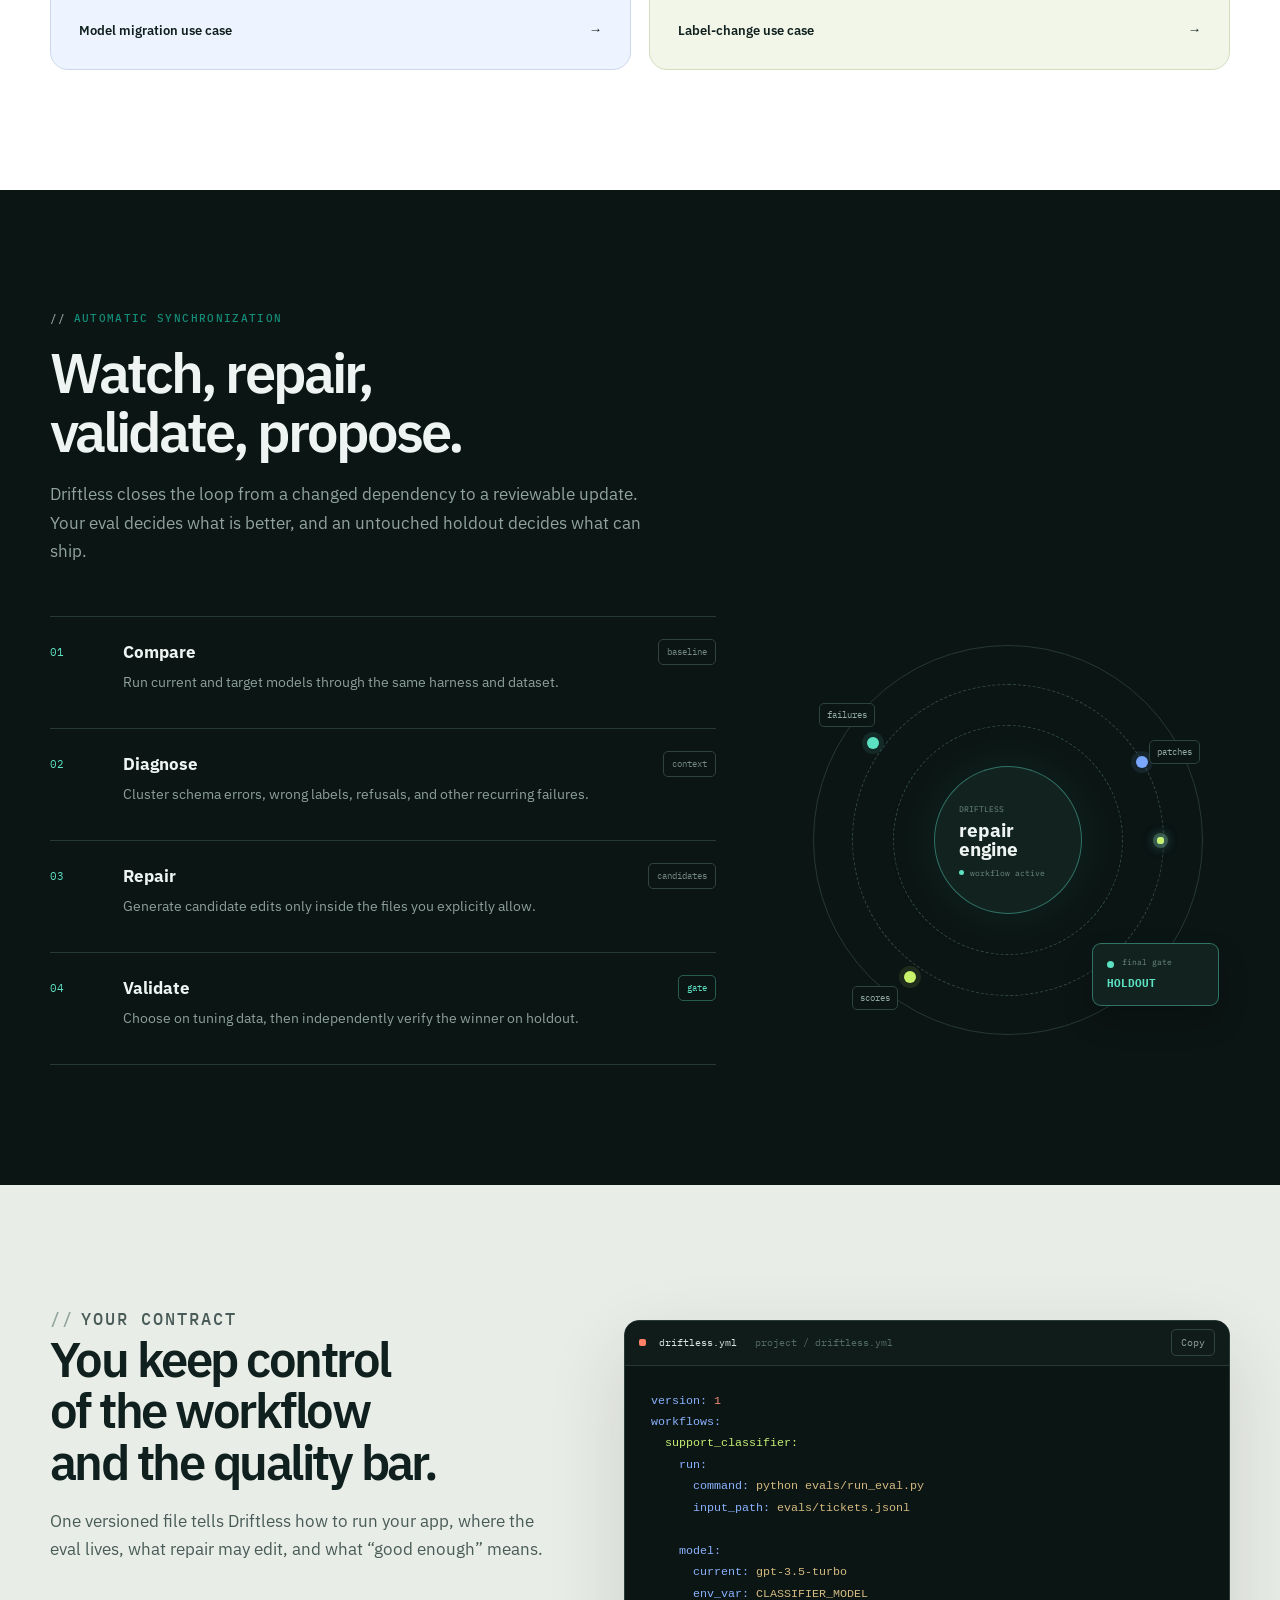
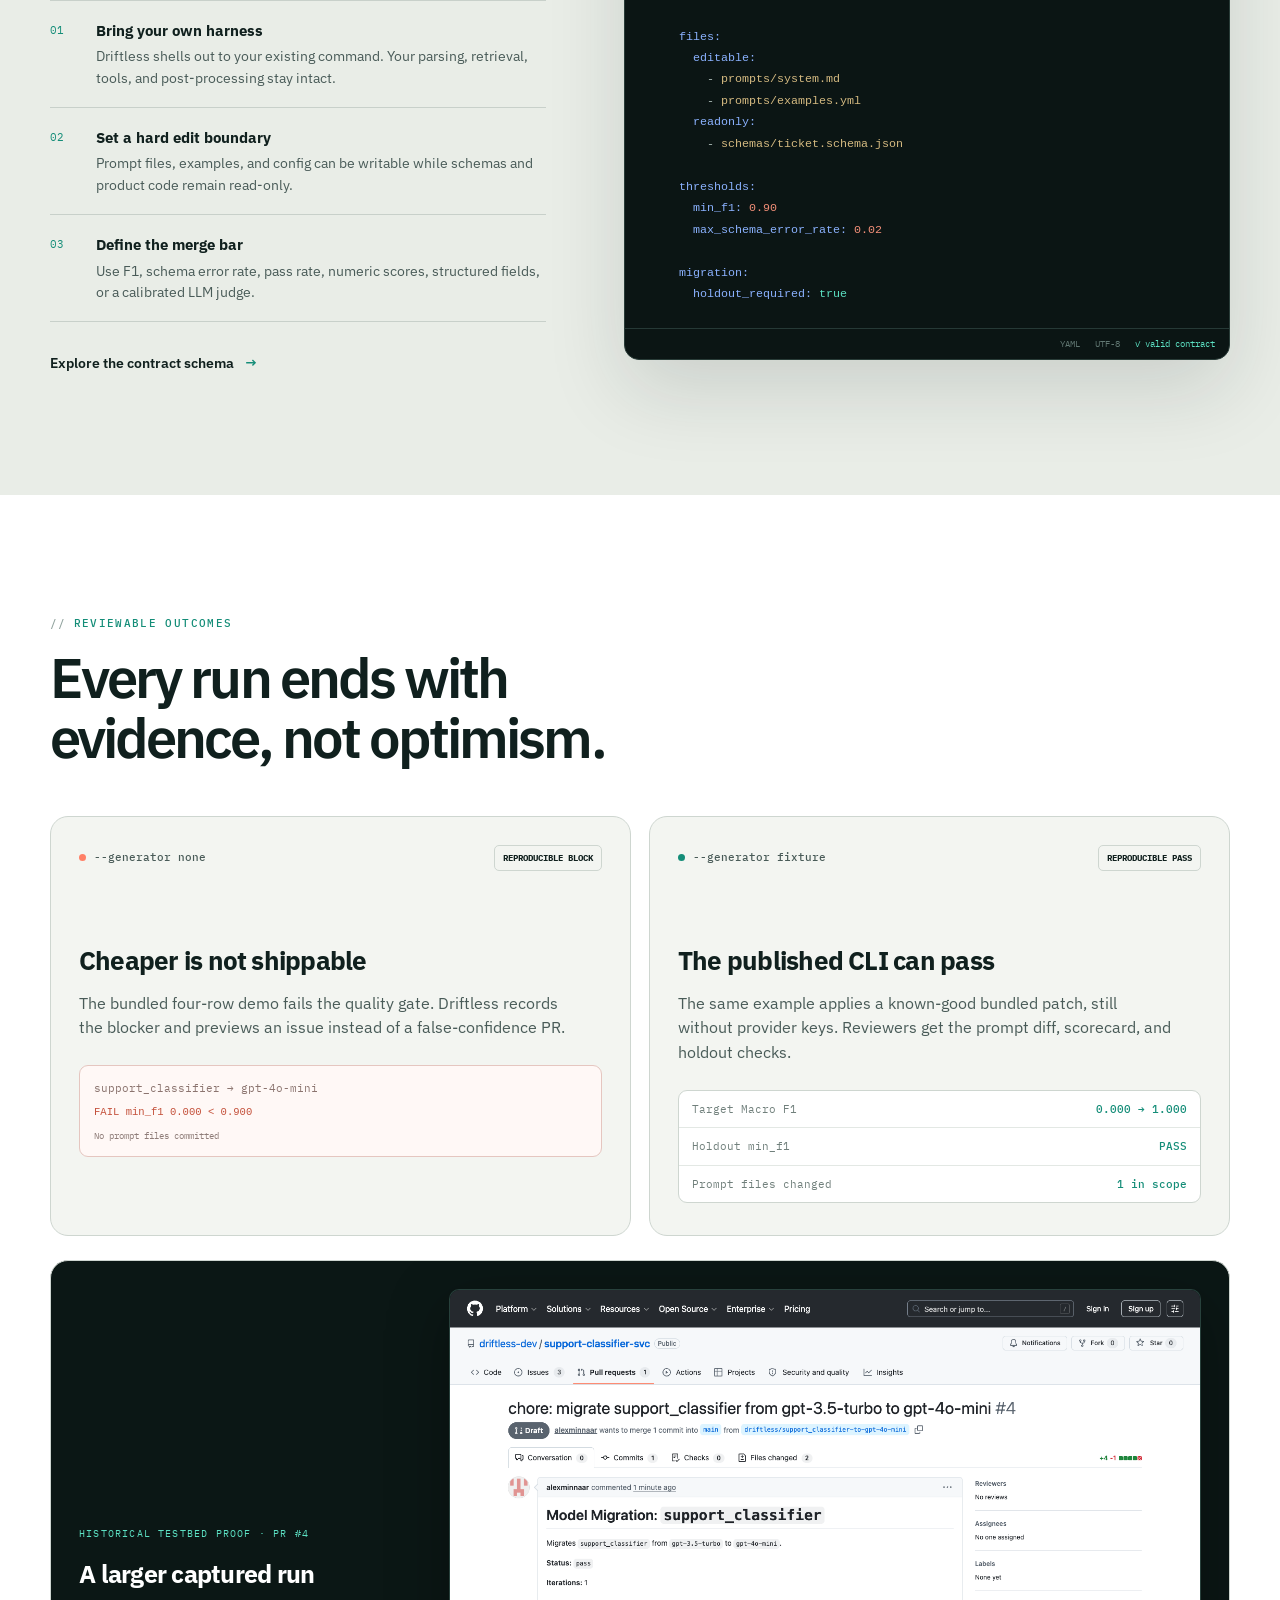
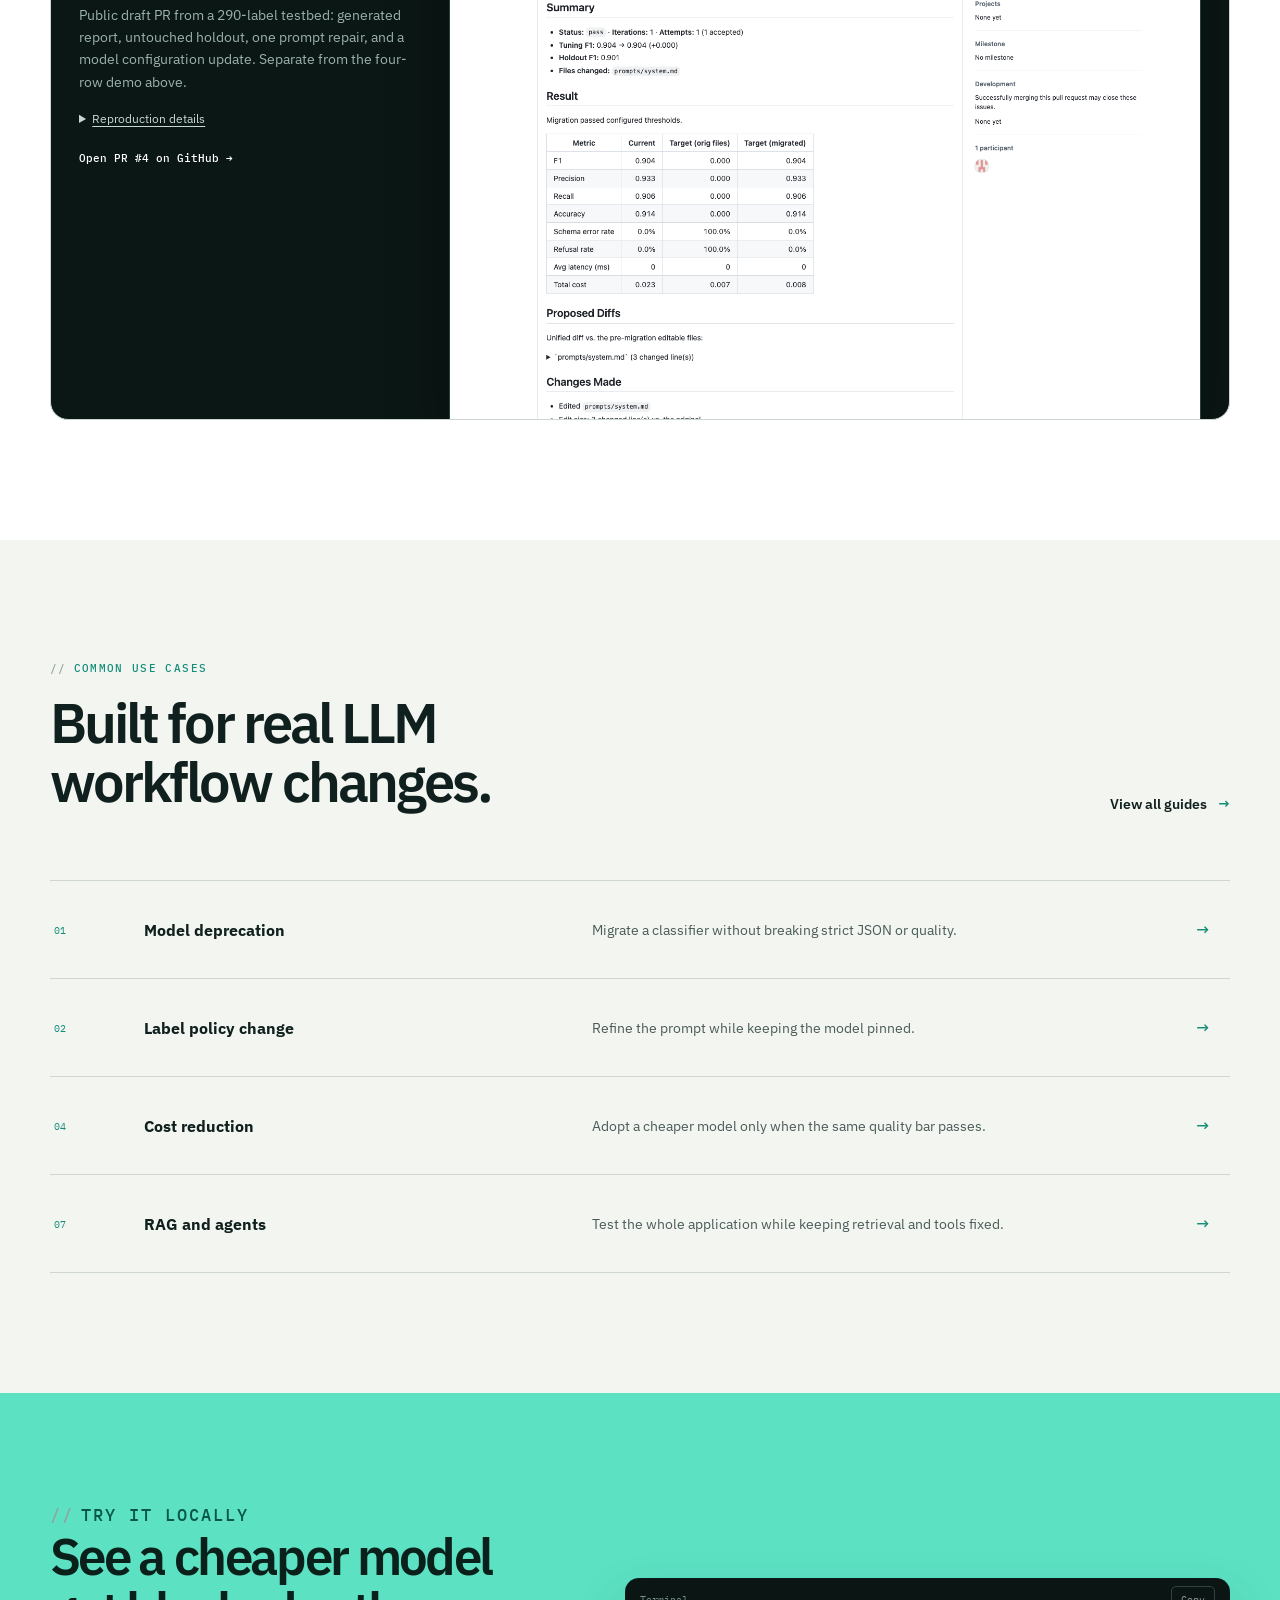
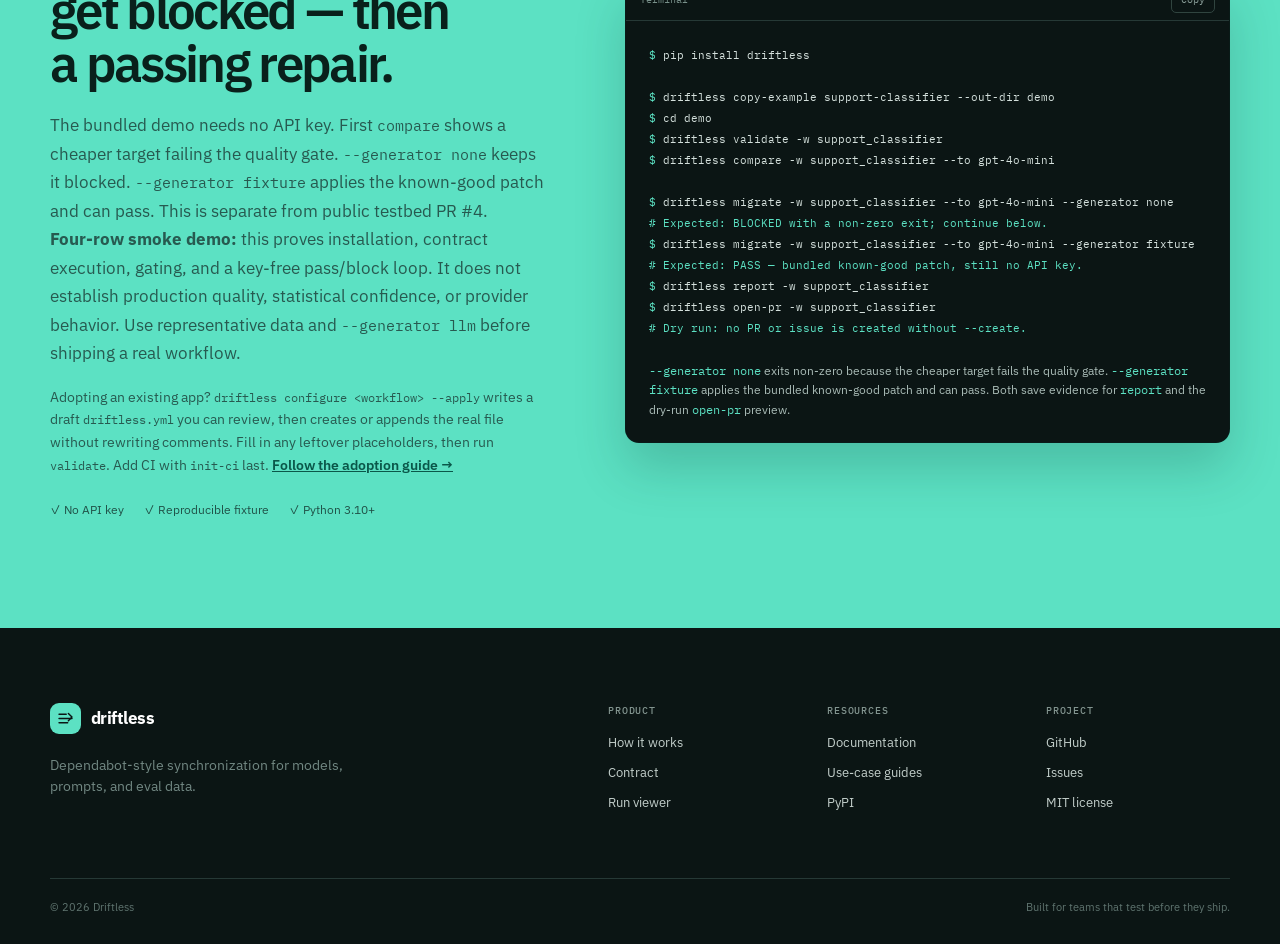
==== commit 96f2bb3c: "Lead docs and the blog with a first-run path a new user can follow. The published 0.3.4 wheel alread" ====
--- a/site/index.html
+++ b/site/index.html
@@ -52,13 +52,13 @@
           <div class="release-pill"><span></span> Public alpha · Dependabot-style automation for LLM workflows</div>
           <h1 id="hero-title">Keep models, prompts, and eval data <em>in sync.</em></h1>
           <p class="hero-lede">
-            Driftless watches your workflow’s dependencies in CI, repairs prompts
-            when a model or dataset changes, validates through your real eval, and
-            can open an evidence-backed PR when holdout passes.
+            When a model or dataset changes, Driftless runs your eval, repairs
+            only the files you allow, and can open a pull request with the
+            evidence — or block the change if quality drops.
           </p>
           <p class="hero-audience">
-            For teams with an existing eval harness. Comparison and safety gating
-            work key-free; automated LLM repair requires provider credentials.
+            You need an eval you can run from the command line. The bundled demo
+            needs no API key. Automatic prompt repair on a real workflow does.
           </p>
           <div class="hero-actions">
             <a class="button button-primary" href="#quickstart">Run the example <span aria-hidden="true">→</span></a>
@@ -347,10 +347,10 @@
       <div class="quickstart-shell">
         <div class="quickstart-copy">
           <p class="eyebrow">Try it locally</p>
-          <h2>See the synchronization loop in under a minute.</h2>
-          <p>The bundled demo shows a cheaper target failing the quality gate, a blocked analysis with <code>--generator none</code>, and a passing repair with <code>--generator fixture</code>. No provider key is required. It is separate from public testbed PR #4.</p>
+          <h2>See a cheaper model get blocked — then a passing repair.</h2>
+          <p>The bundled demo needs no API key. First <code>compare</code> shows a cheaper target failing the quality gate. <code>--generator none</code> keeps it blocked. <code>--generator fixture</code> applies the known-good patch and can pass. This is separate from public testbed PR #4.</p>
           <p class="quickstart-note"><strong>Four-row smoke demo:</strong> this proves installation, contract execution, gating, and a key-free pass/block loop. It does not establish production quality, statistical confidence, or provider behavior. Use representative data and <code>--generator llm</code> before shipping a real workflow.</p>
-          <p class="quickstart-adoption">Adopting an existing repository? <code>driftless configure &lt;workflow&gt; --apply</code> writes a reviewable draft and safely creates or appends root <code>driftless.yml</code>. Review the inferred contract, resolve any remaining placeholders, then run <code>validate</code> or <code>init-ci</code>. <a href="docs.html#adoption">Follow the adoption guide →</a></p>
+          <p class="quickstart-adoption">Adopting an existing app? <code>driftless configure &lt;workflow&gt; --apply</code> writes a draft <code>driftless.yml</code> you can review, then creates or appends the real file without rewriting comments. Fill in any leftover placeholders, then run <code>validate</code>. Add CI with <code>init-ci</code> last. <a href="docs.html#adoption">Follow the adoption guide →</a></p>
           <div class="quickstart-meta">
             <span>✓ No API key</span>
             <span>✓ Reproducible fixture</span>
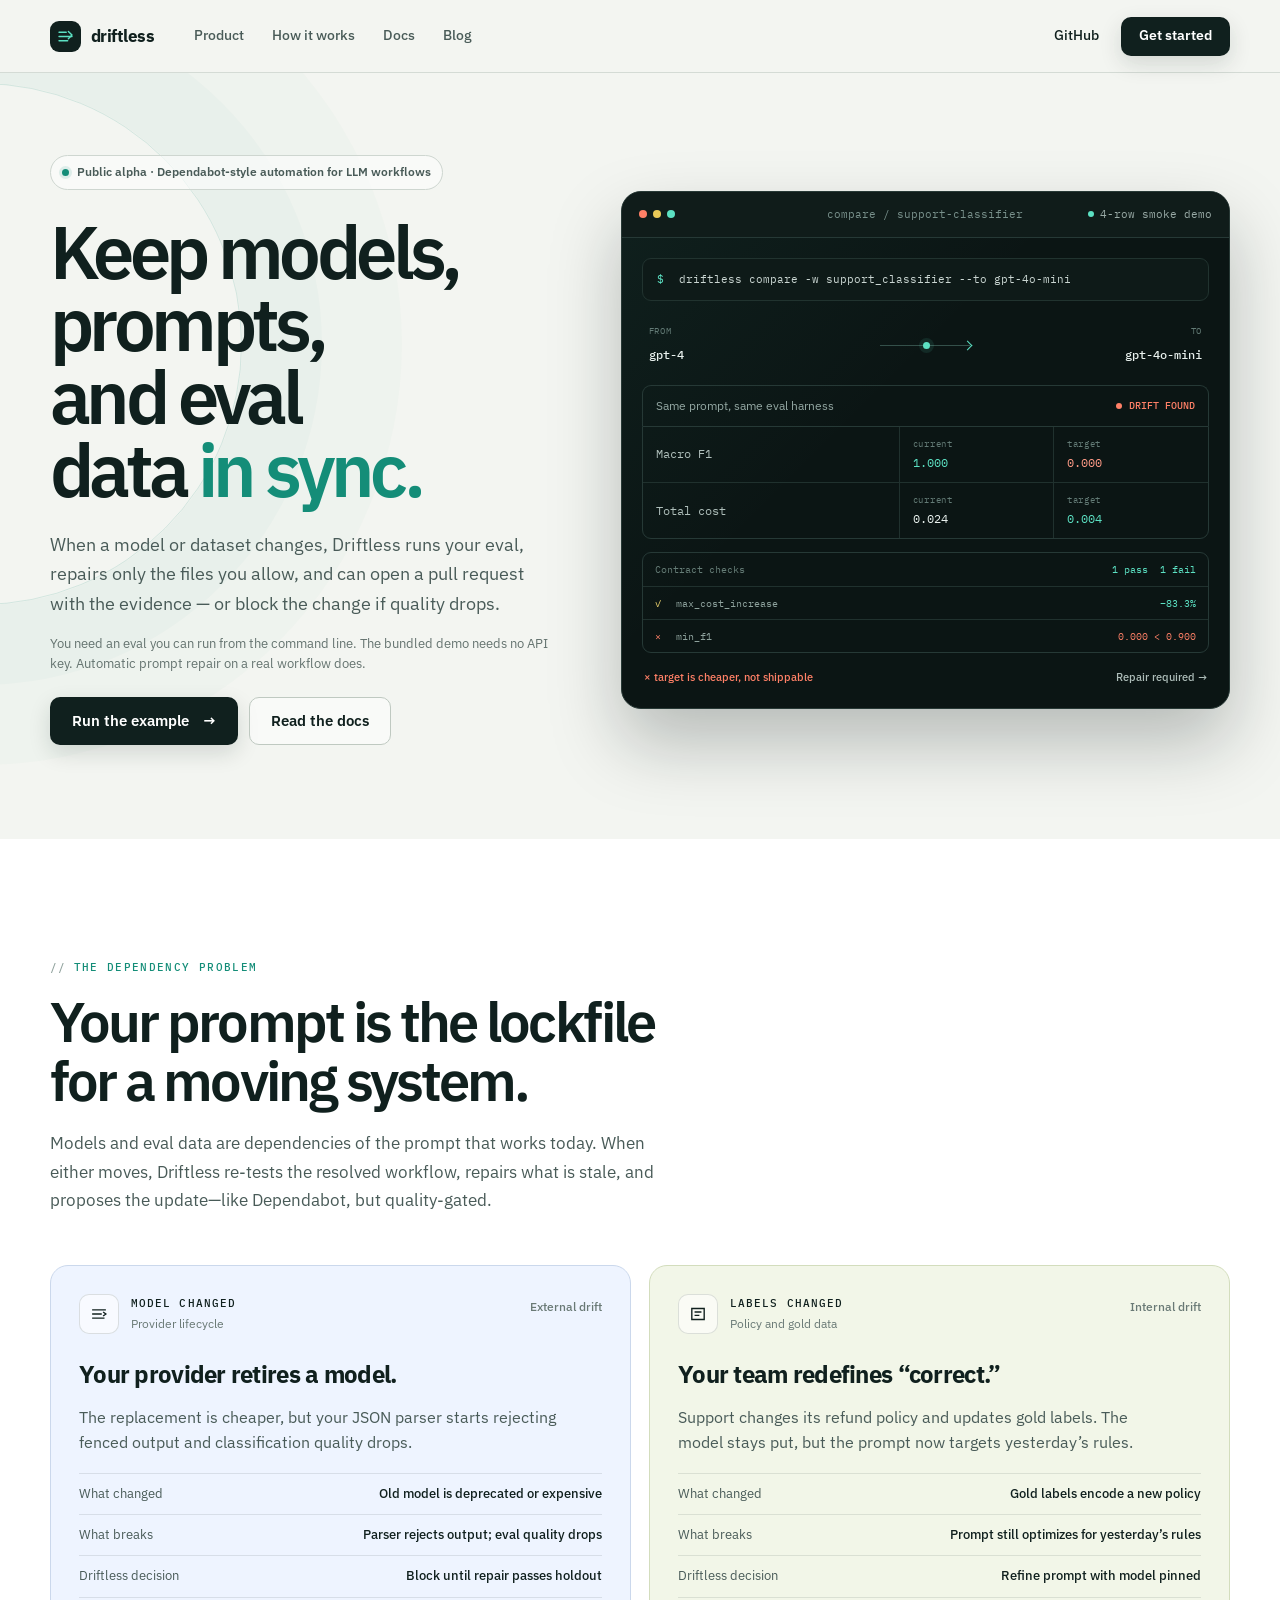
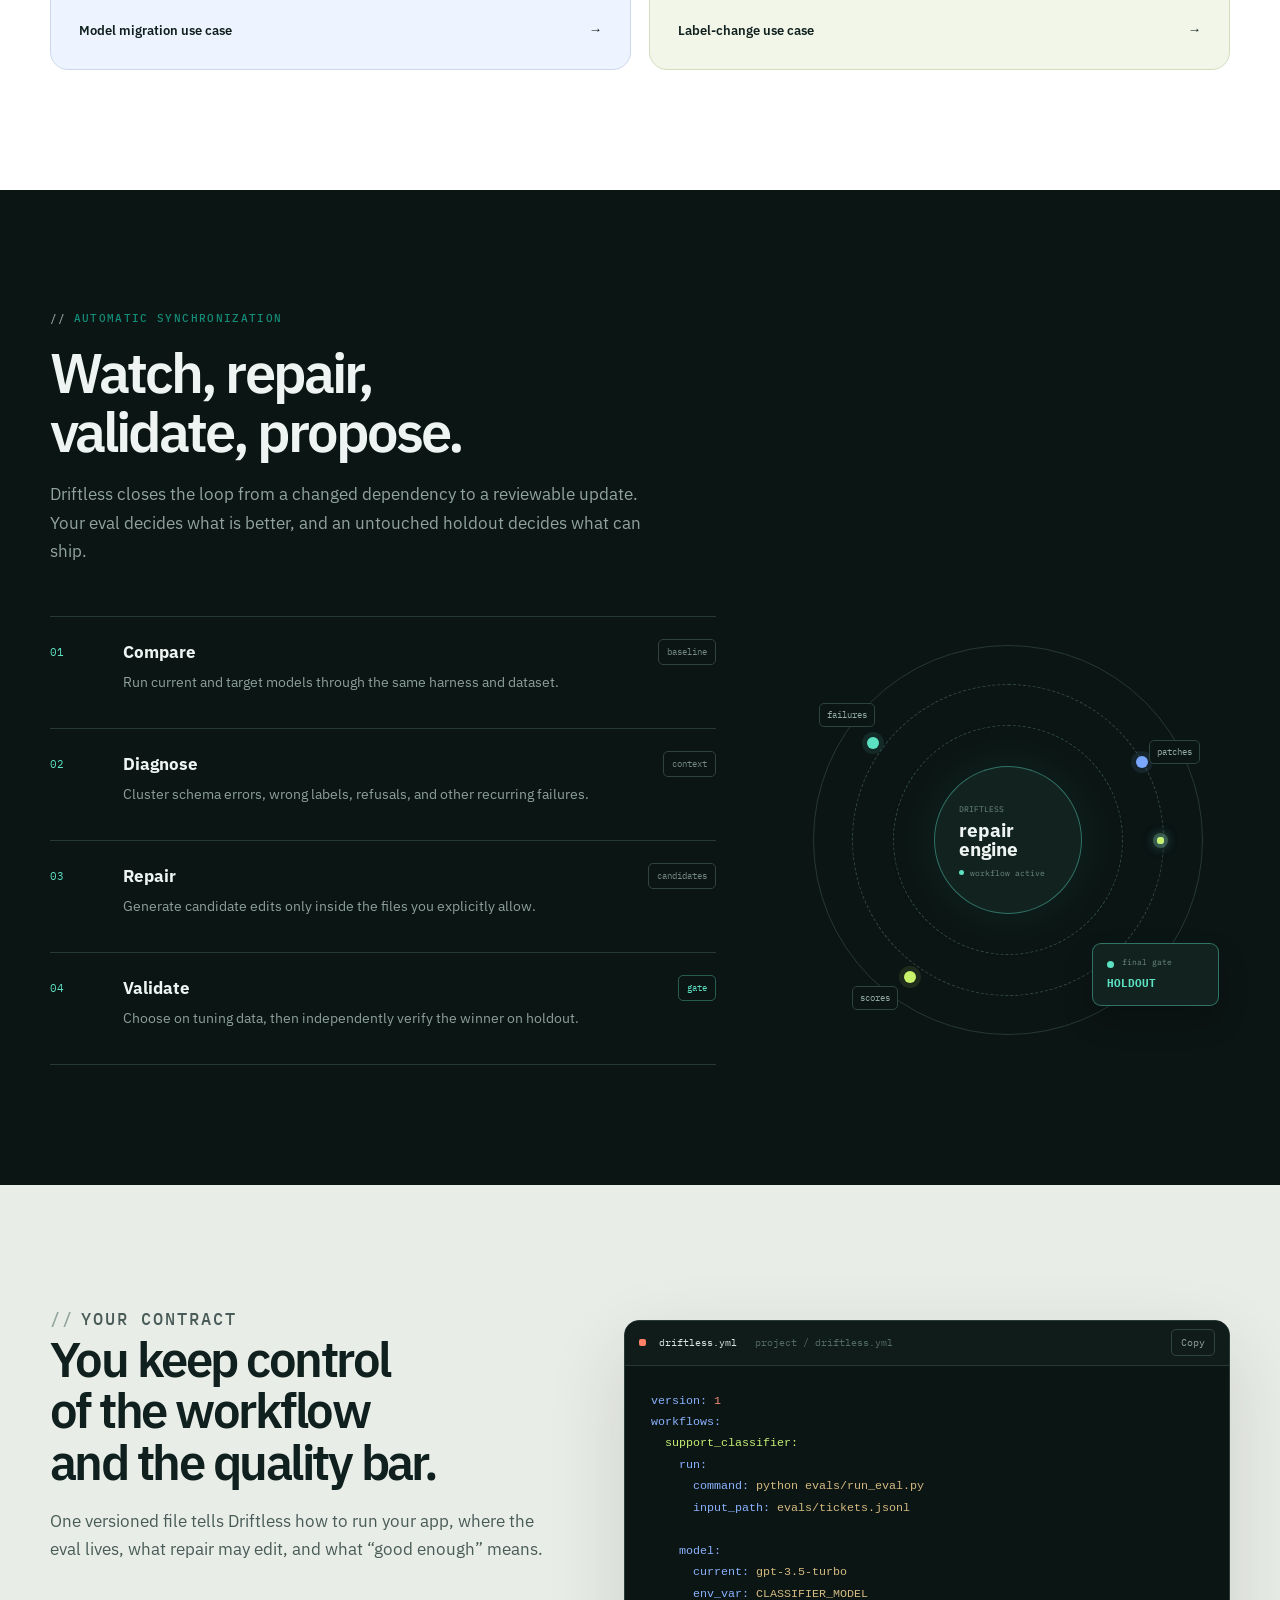
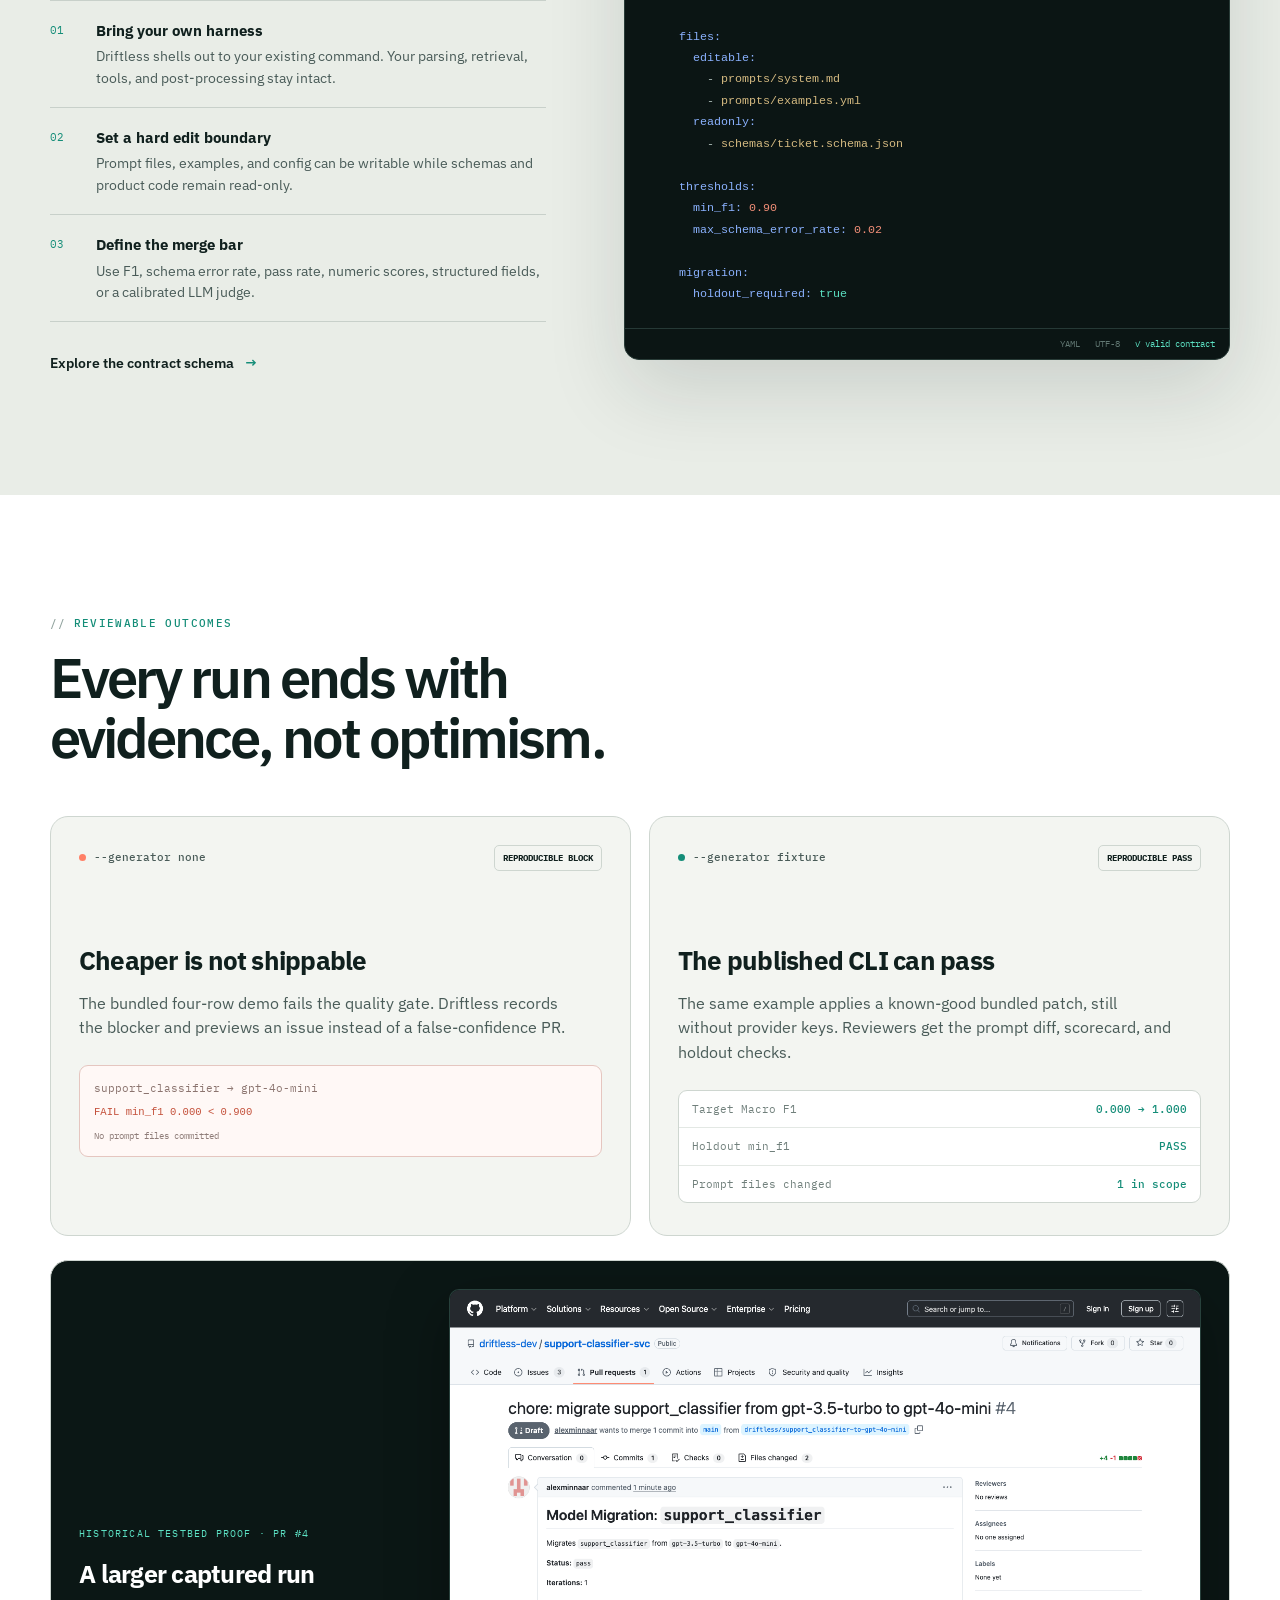
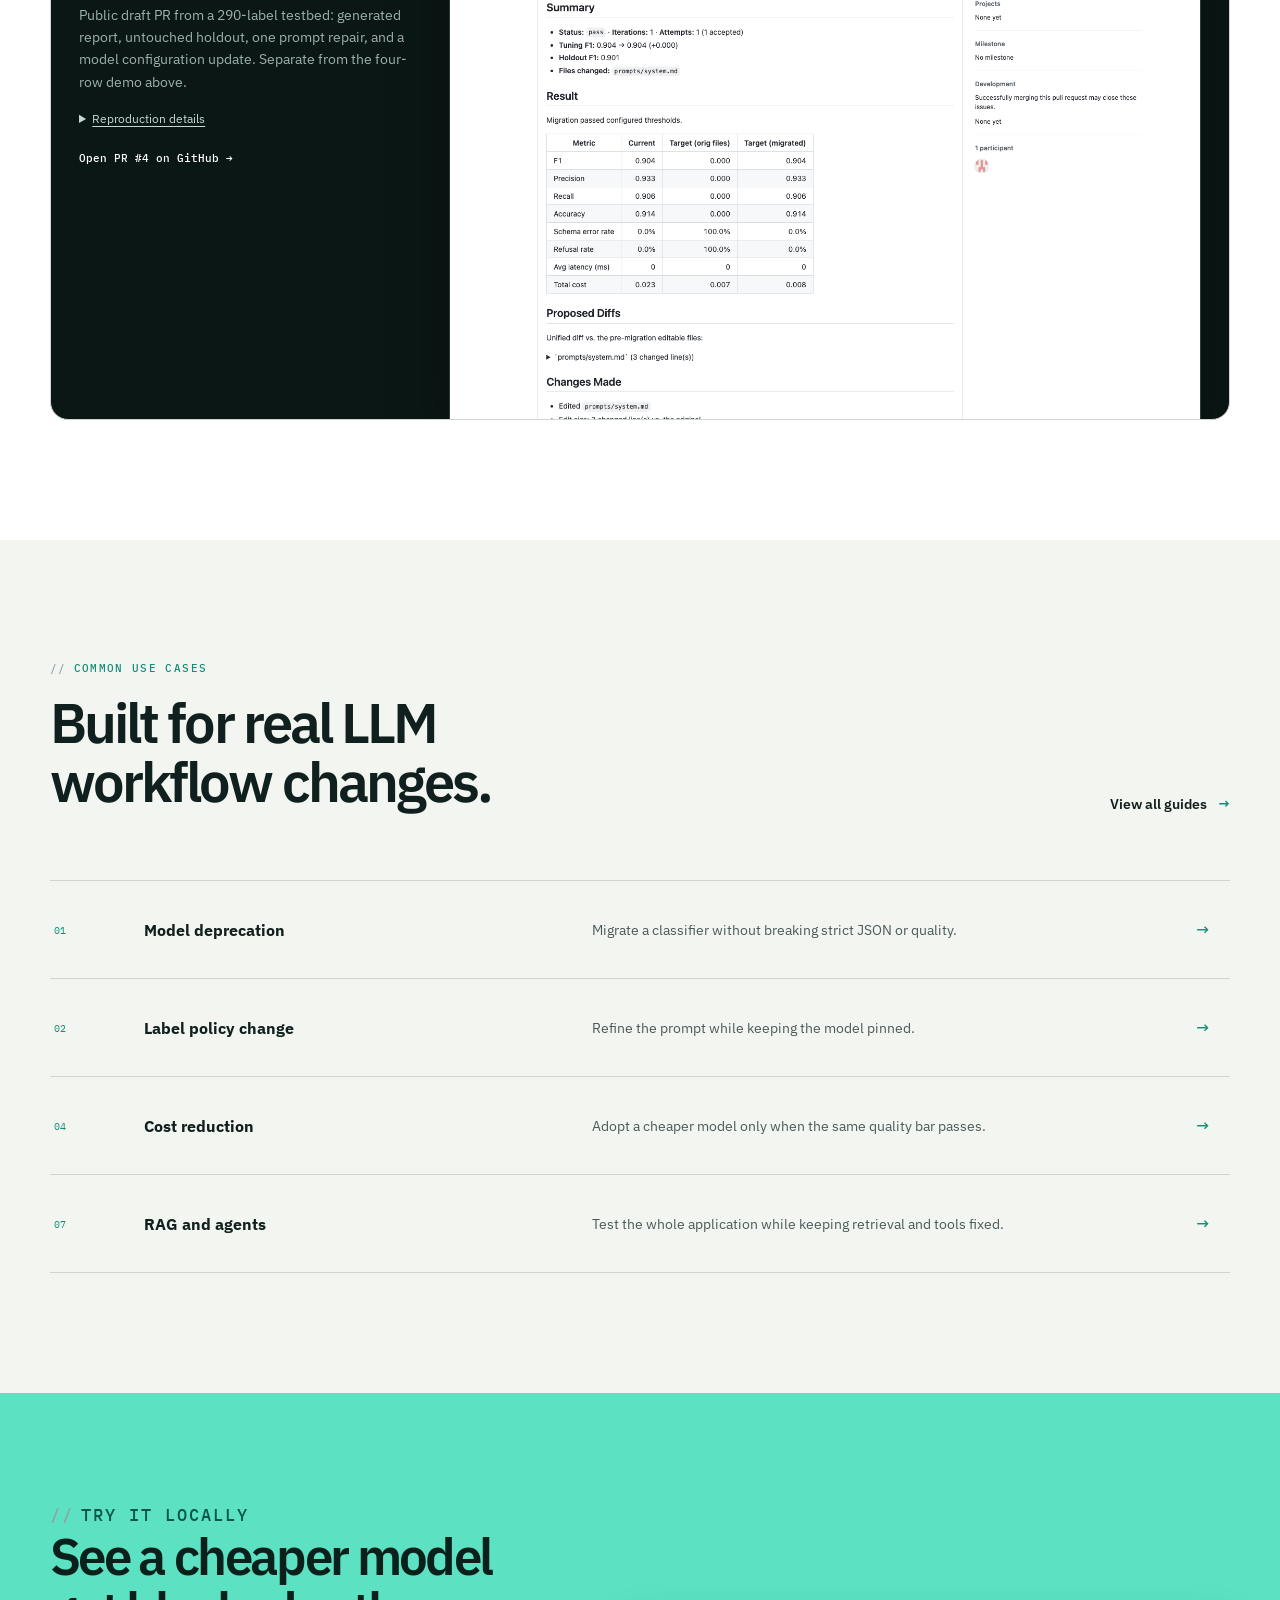
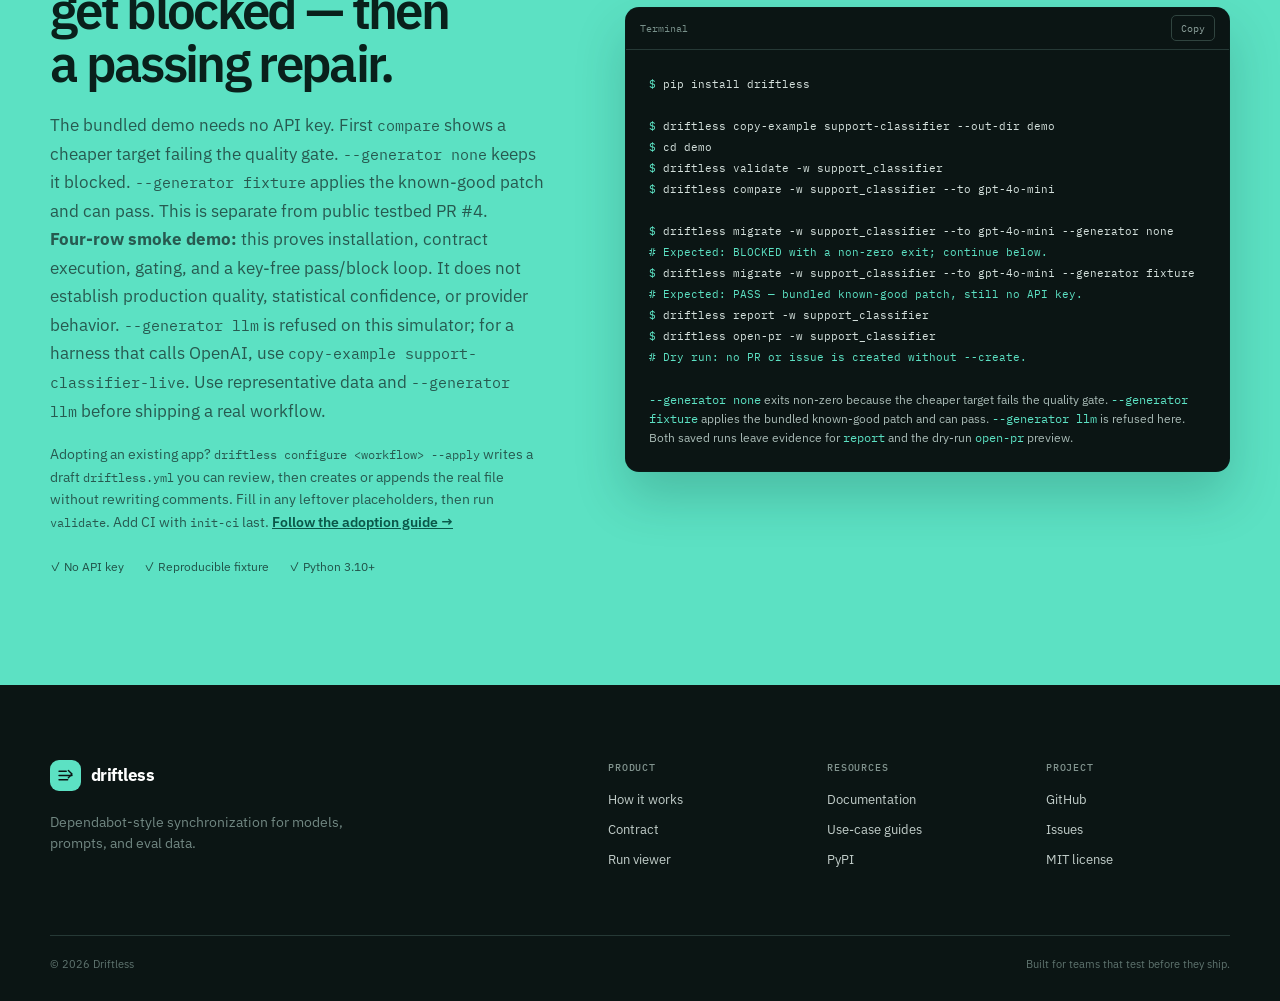
==== commit ab6680fe: "Tell the landing page and two blogs that --generator llm is refused on the bundled simulator. After " ====
--- a/site/index.html
+++ b/site/index.html
@@ -349,7 +349,7 @@
           <p class="eyebrow">Try it locally</p>
           <h2>See a cheaper model get blocked — then a passing repair.</h2>
           <p>The bundled demo needs no API key. First <code>compare</code> shows a cheaper target failing the quality gate. <code>--generator none</code> keeps it blocked. <code>--generator fixture</code> applies the known-good patch and can pass. This is separate from public testbed PR #4.</p>
-          <p class="quickstart-note"><strong>Four-row smoke demo:</strong> this proves installation, contract execution, gating, and a key-free pass/block loop. It does not establish production quality, statistical confidence, or provider behavior. Use representative data and <code>--generator llm</code> before shipping a real workflow.</p>
+          <p class="quickstart-note"><strong>Four-row smoke demo:</strong> this proves installation, contract execution, gating, and a key-free pass/block loop. It does not establish production quality, statistical confidence, or provider behavior. <code>--generator llm</code> is refused on this simulator; for a harness that calls OpenAI, use <code>copy-example support-classifier-live</code>. Use representative data and <code>--generator llm</code> before shipping a real workflow.</p>
           <p class="quickstart-adoption">Adopting an existing app? <code>driftless configure &lt;workflow&gt; --apply</code> writes a draft <code>driftless.yml</code> you can review, then creates or appends the real file without rewriting comments. Fill in any leftover placeholders, then run <code>validate</code>. Add CI with <code>init-ci</code> last. <a href="docs.html#adoption">Follow the adoption guide →</a></p>
           <div class="quickstart-meta">
             <span>✓ No API key</span>
@@ -373,7 +373,7 @@
 <span>$</span> driftless report -w support_classifier
 <span>$</span> driftless open-pr -w support_classifier
 <span class="tok-c"># Dry run: no PR or issue is created without --create.</span></code>
-          <p class="quickstart-note"><code>--generator none</code> exits non-zero because the cheaper target fails the quality gate. <code>--generator fixture</code> applies the bundled known-good patch and can pass. Both save evidence for <code>report</code> and the dry-run <code>open-pr</code> preview.</p>
+          <p class="quickstart-note"><code>--generator none</code> exits non-zero because the cheaper target fails the quality gate. <code>--generator fixture</code> applies the bundled known-good patch and can pass. <code>--generator llm</code> is refused here. Both saved runs leave evidence for <code>report</code> and the dry-run <code>open-pr</code> preview.</p>
         </div>
       </div>
     </section>
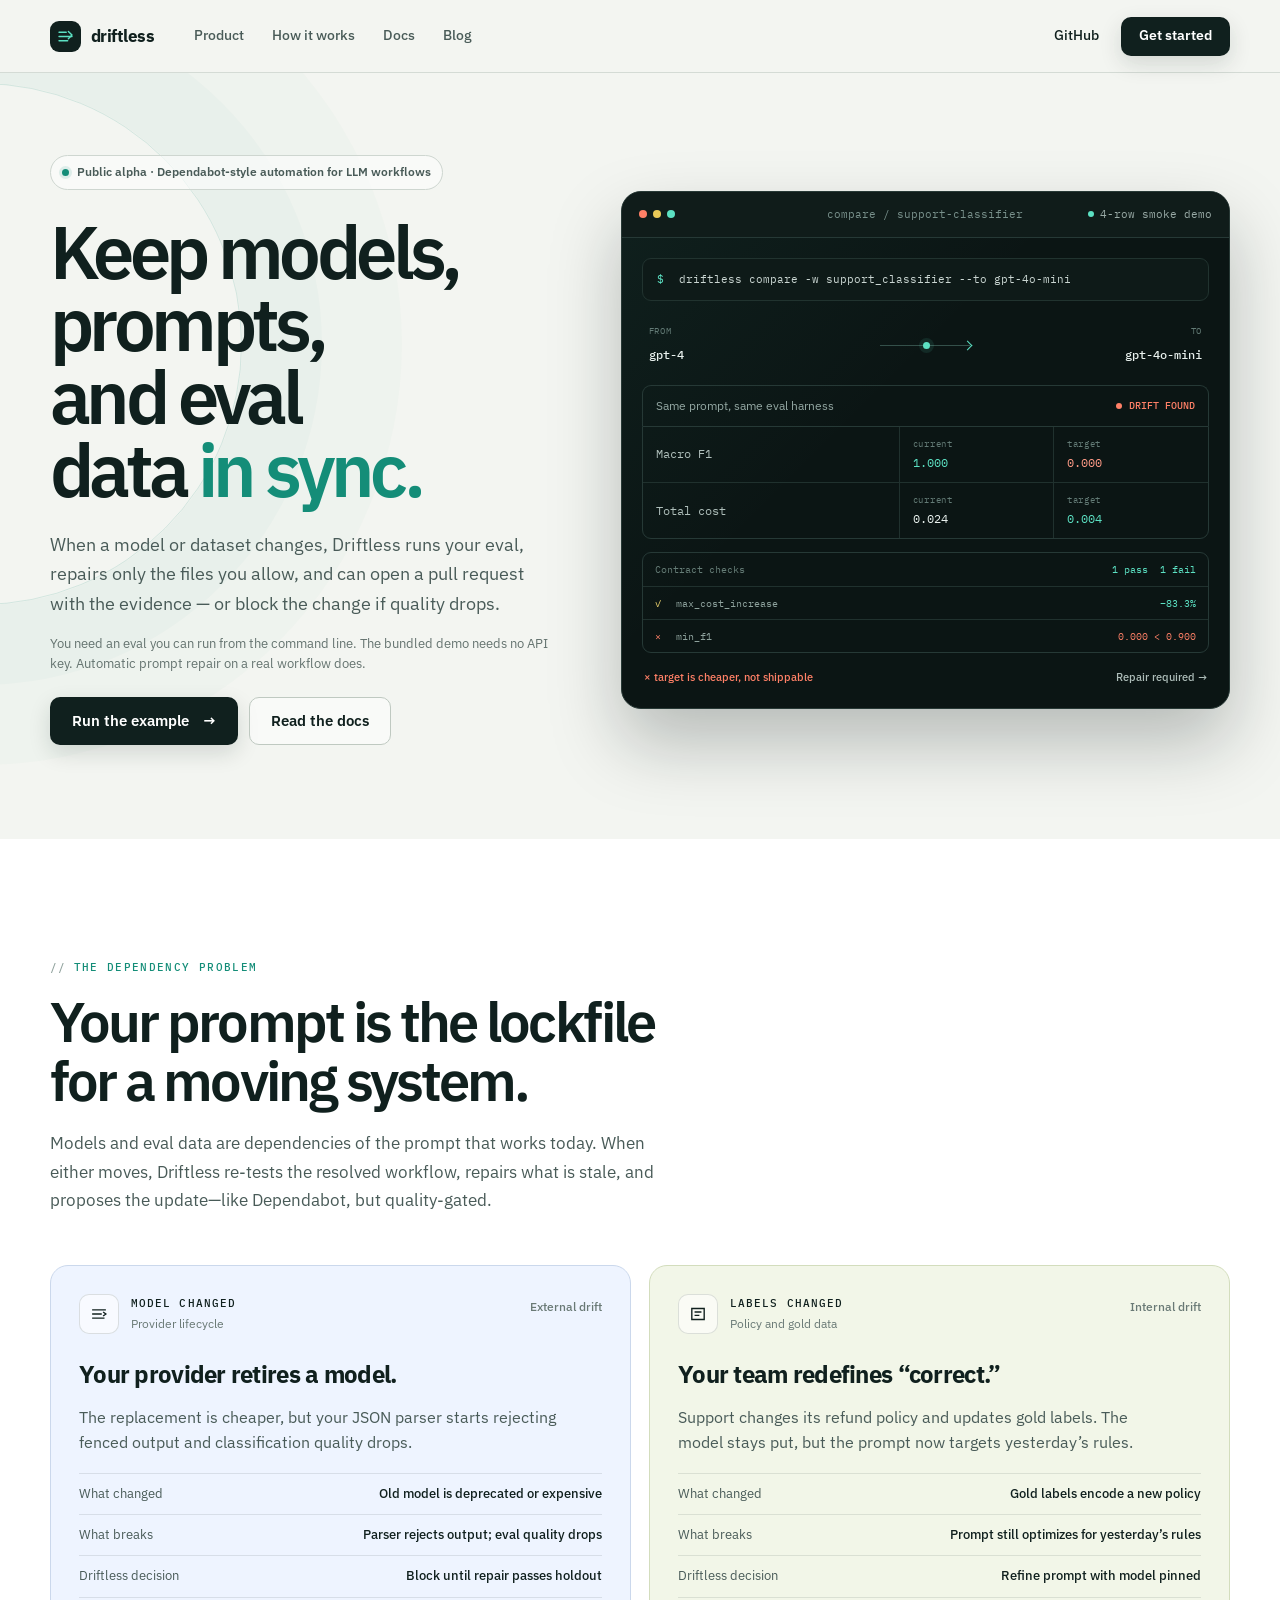
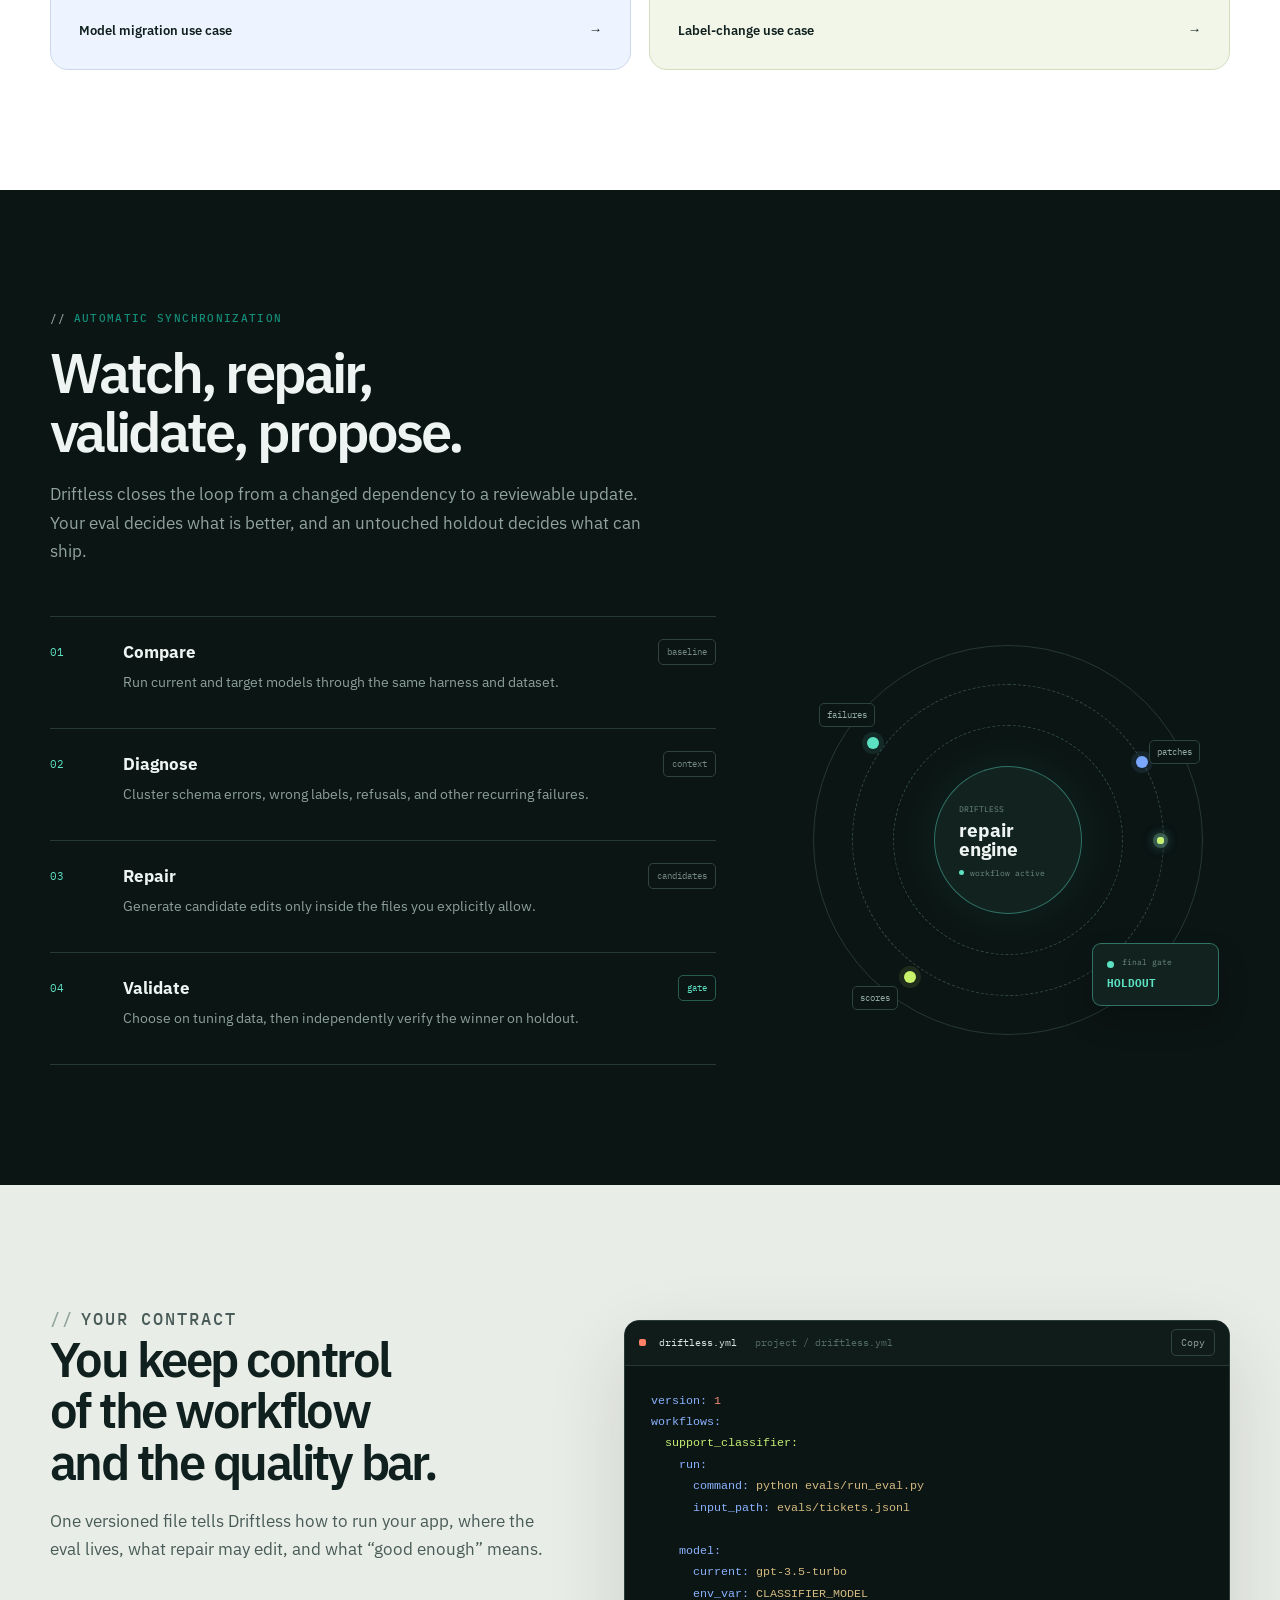
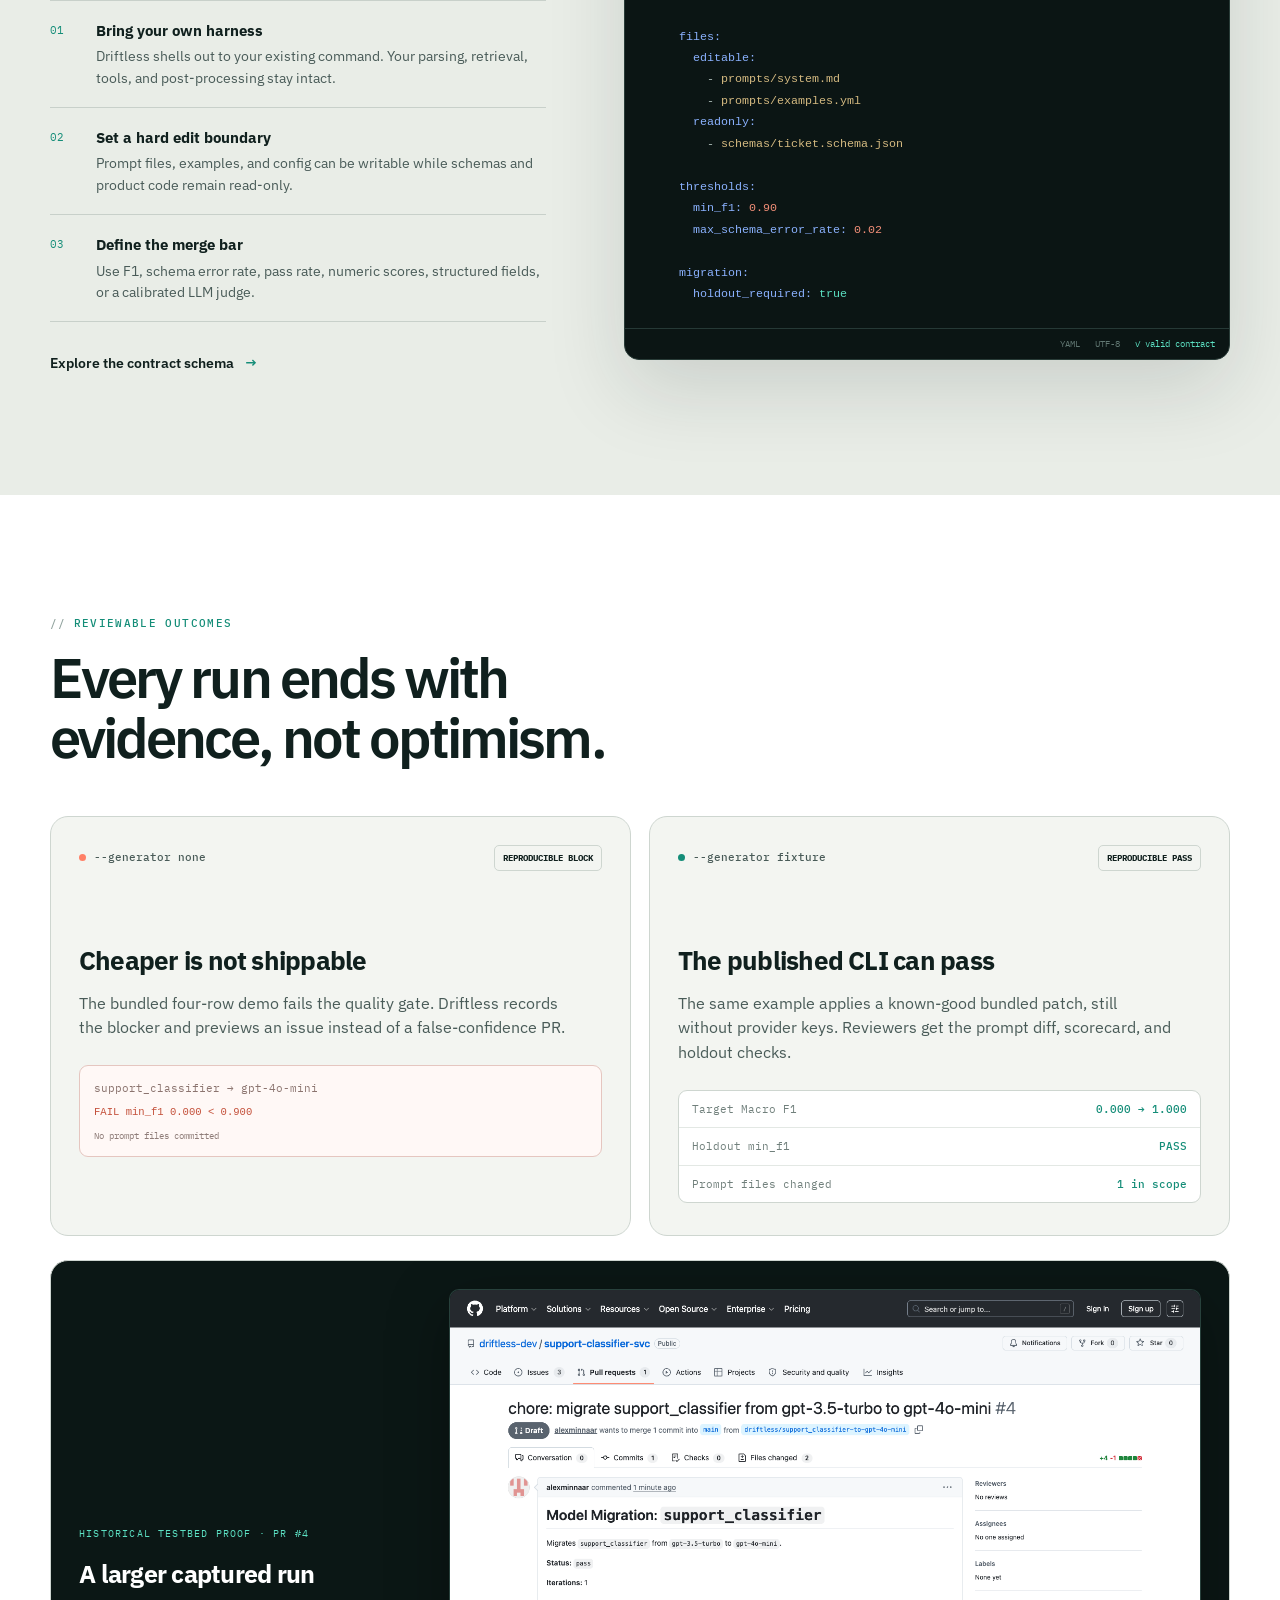
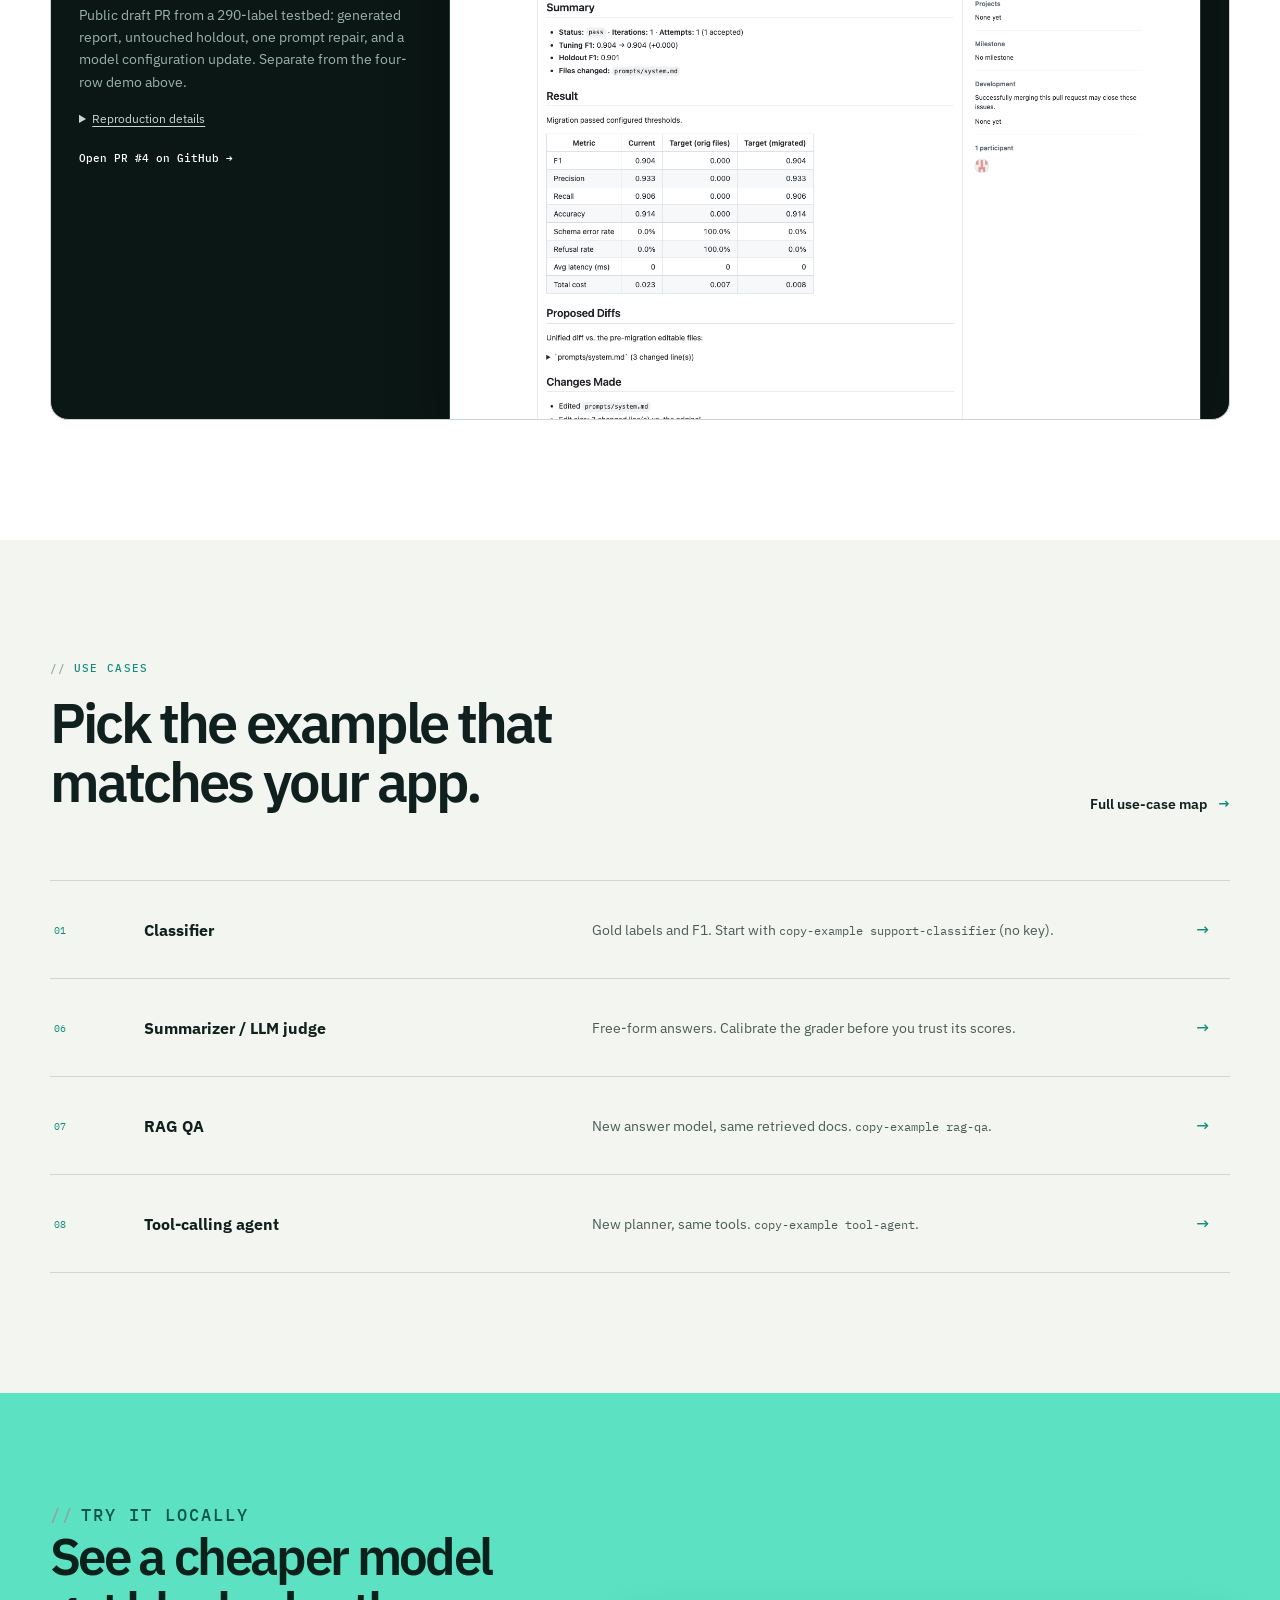
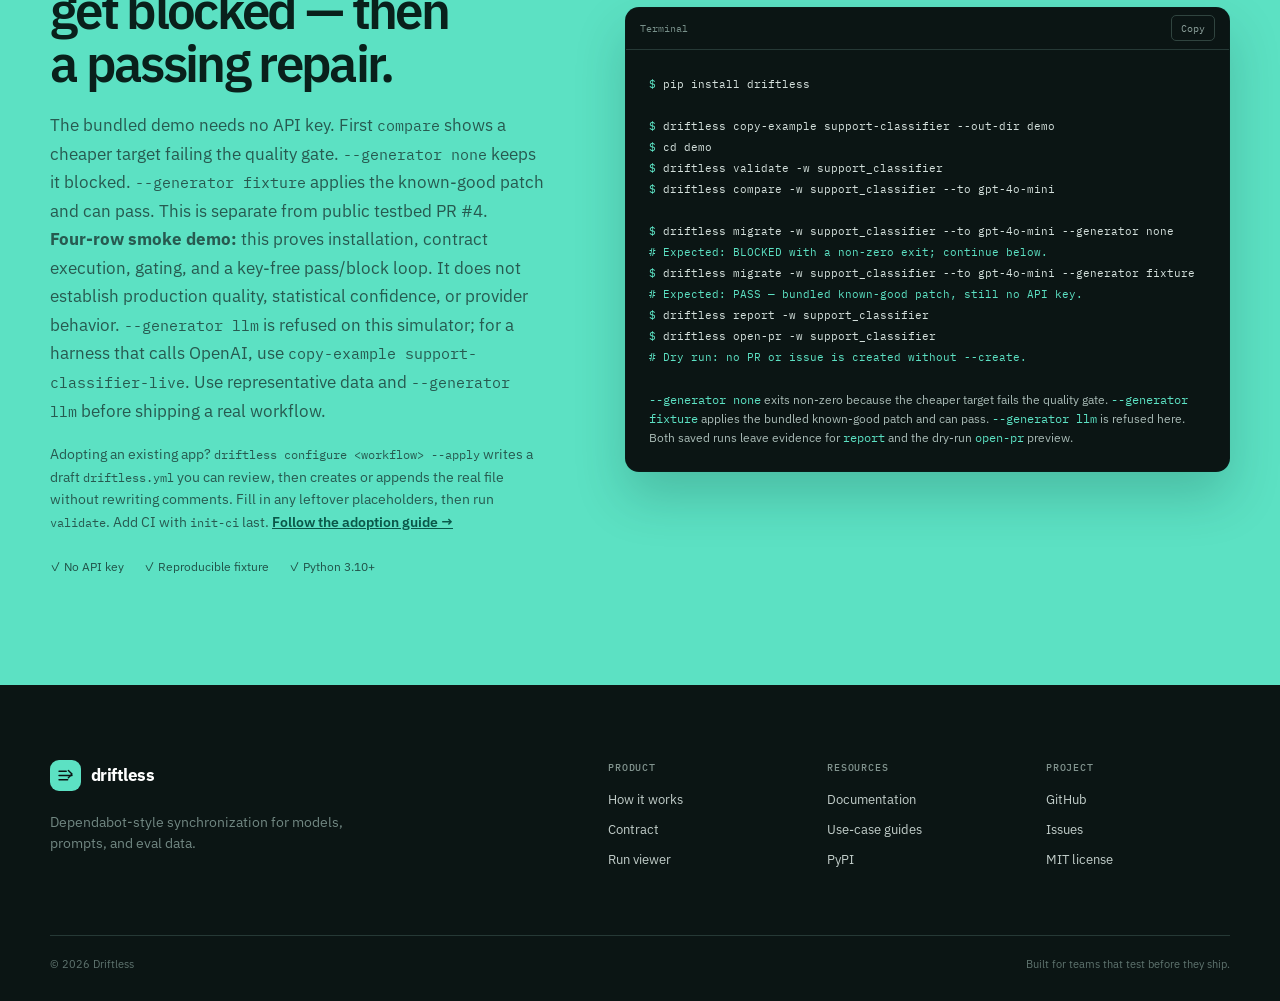
==== commit a2f11aab: "Map classifier, judge, RAG, and agent paths on the landing page and in docs. The walkthroughs alread" ====
--- a/site/index.html
+++ b/site/index.html
@@ -8,7 +8,7 @@
   <link rel="preconnect" href="https://fonts.googleapis.com" />
   <link rel="preconnect" href="https://fonts.gstatic.com" crossorigin />
   <link href="https://fonts.googleapis.com/css2?family=IBM+Plex+Mono:wght@400;500&family=IBM+Plex+Sans:wght@400;500;600;700&display=swap" rel="stylesheet" />
-  <link rel="stylesheet" href="assets/landing.css?v=v7" />
+  <link rel="stylesheet" href="assets/landing.css?v=v8" />
   <link rel="icon" href="data:image/svg+xml,%3Csvg xmlns='http://www.w3.org/2000/svg' viewBox='0 0 32 32'%3E%3Crect width='32' height='32' rx='8' fill='%230b1514'/%3E%3Cpath d='M8 21V10l8 7 8-7v11' fill='none' stroke='%235ce1c3' stroke-width='2.4' stroke-linecap='round' stroke-linejoin='round'/%3E%3C/svg%3E" />
 </head>
 <body class="landing">
@@ -329,16 +329,16 @@
       <div class="section-shell">
         <div class="section-intro usecase-intro">
           <div>
-            <p class="eyebrow">Common use cases</p>
-            <h2>Built for real LLM workflow changes.</h2>
-          </div>
-          <a class="inline-link" href="blog/index.html">View all guides <span>→</span></a>
+            <p class="eyebrow">Use cases</p>
+            <h2>Pick the example that matches your app.</h2>
+          </div>
+          <a class="inline-link" href="docs.html#use-cases">Full use-case map <span>→</span></a>
         </div>
         <div class="usecase-list">
-          <a href="blog/01-model-swap-is-not-a-migration.html"><span>01</span><strong>Model deprecation</strong><p>Migrate a classifier without breaking strict JSON or quality.</p><b>→</b></a>
-          <a href="blog/02-when-labels-move-refine-not-remodel.html"><span>02</span><strong>Label policy change</strong><p>Refine the prompt while keeping the model pinned.</p><b>→</b></a>
-          <a href="blog/04-cheaper-model-same-quality-bar.html"><span>04</span><strong>Cost reduction</strong><p>Adopt a cheaper model only when the same quality bar passes.</p><b>→</b></a>
-          <a href="blog/07-rag-prompts-drift-too.html"><span>07</span><strong>RAG and agents</strong><p>Test the whole application while keeping retrieval and tools fixed.</p><b>→</b></a>
+          <a href="blog/01-model-swap-is-not-a-migration.html"><span>01</span><strong>Classifier</strong><p>Gold labels and F1. Start with <code>copy-example support-classifier</code> (no key).</p><b>→</b></a>
+          <a href="blog/06-trust-your-llm-judge.html"><span>06</span><strong>Summarizer / LLM judge</strong><p>Free-form answers. Calibrate the grader before you trust its scores.</p><b>→</b></a>
+          <a href="blog/07-rag-prompts-drift-too.html"><span>07</span><strong>RAG QA</strong><p>New answer model, same retrieved docs. <code>copy-example rag-qa</code>.</p><b>→</b></a>
+          <a href="blog/08-agent-tool-selection-drift.html"><span>08</span><strong>Tool-calling agent</strong><p>New planner, same tools. <code>copy-example tool-agent</code>.</p><b>→</b></a>
         </div>
       </div>
     </section>
--- a/site/assets/landing.css
+++ b/site/assets/landing.css
@@ -1019,6 +1019,7 @@
 .usecase-list span { color: var(--mint-deep); font-family: var(--mono); font-size: 0.65rem; }
 .usecase-list strong { font-size: 1.02rem; }
 .usecase-list p { margin: 0; color: var(--ink-soft); font-size: 0.9rem; }
+.usecase-list p code { font-family: var(--mono); font-size: 0.82em; }
 .usecase-list b { color: var(--mint-deep); font-weight: 500; }
 
 .quickstart { padding: 108px 0; background: var(--mint); color: #09201b; }
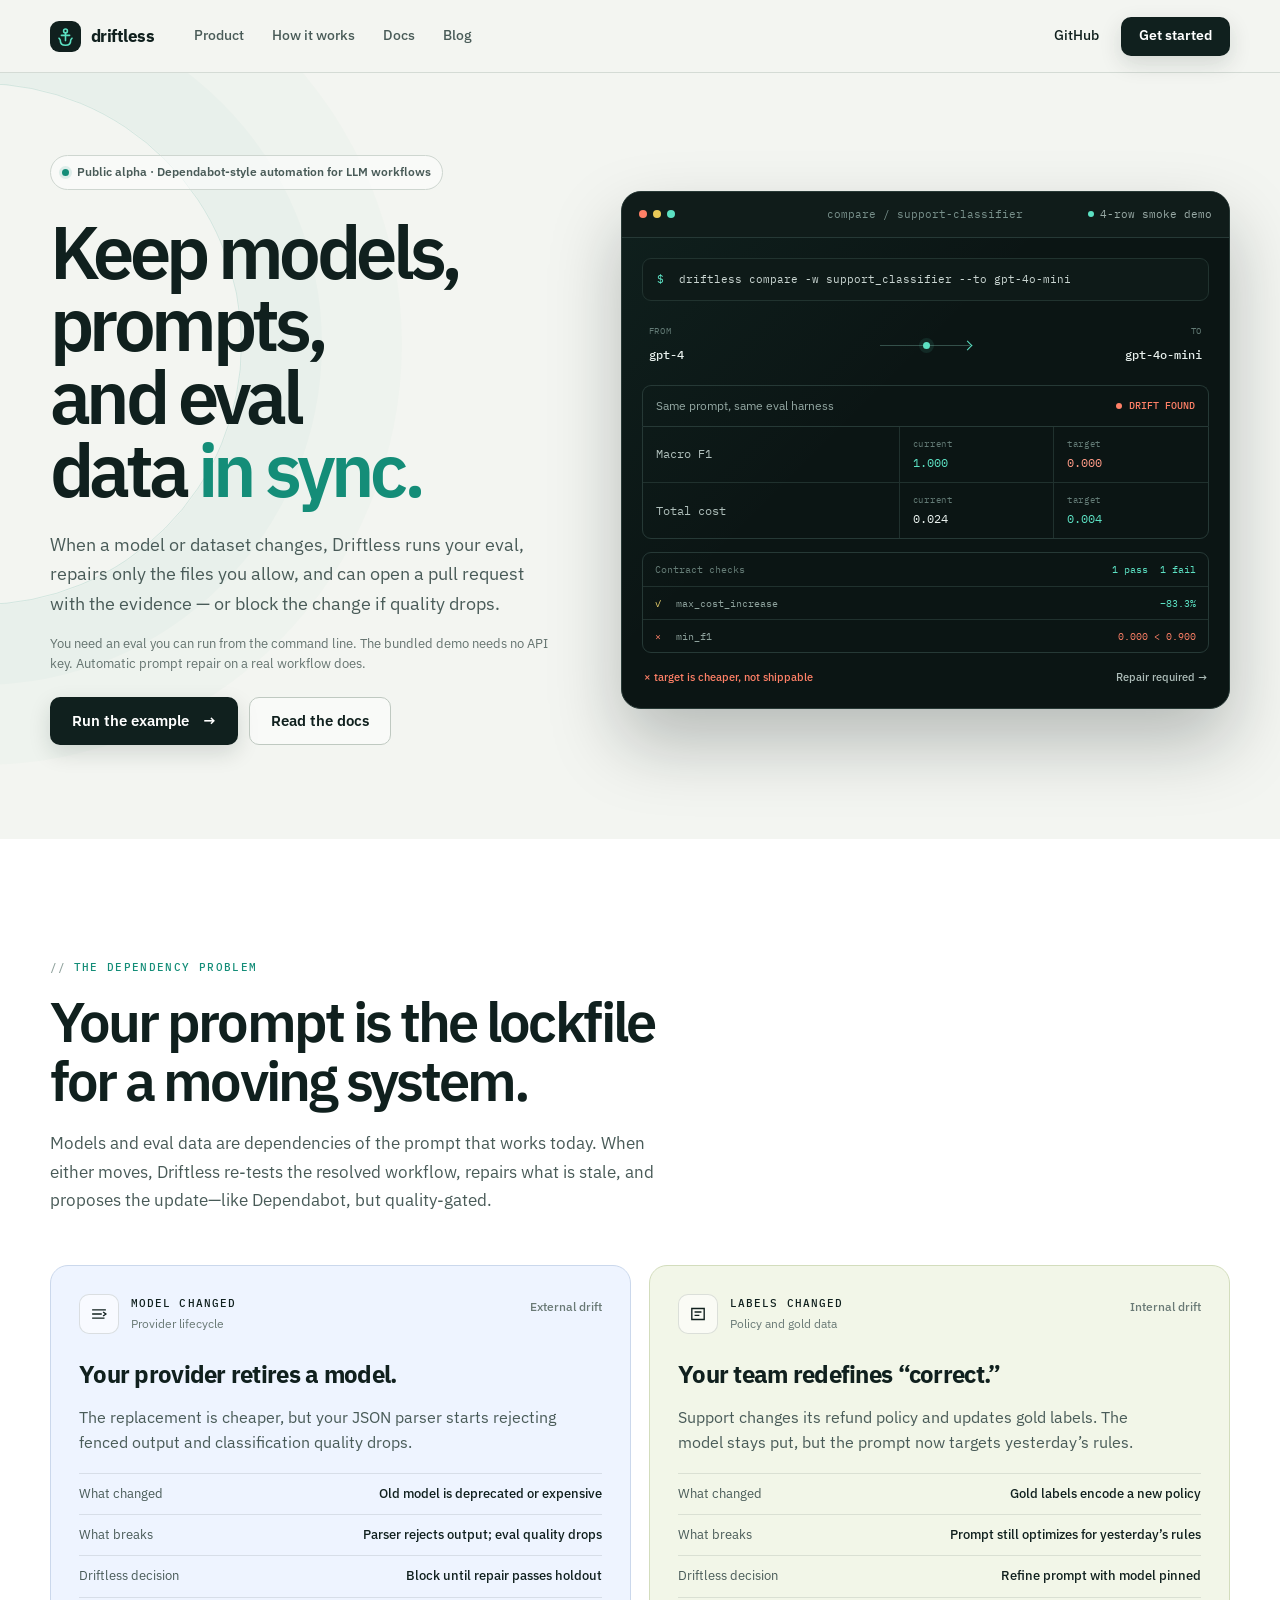
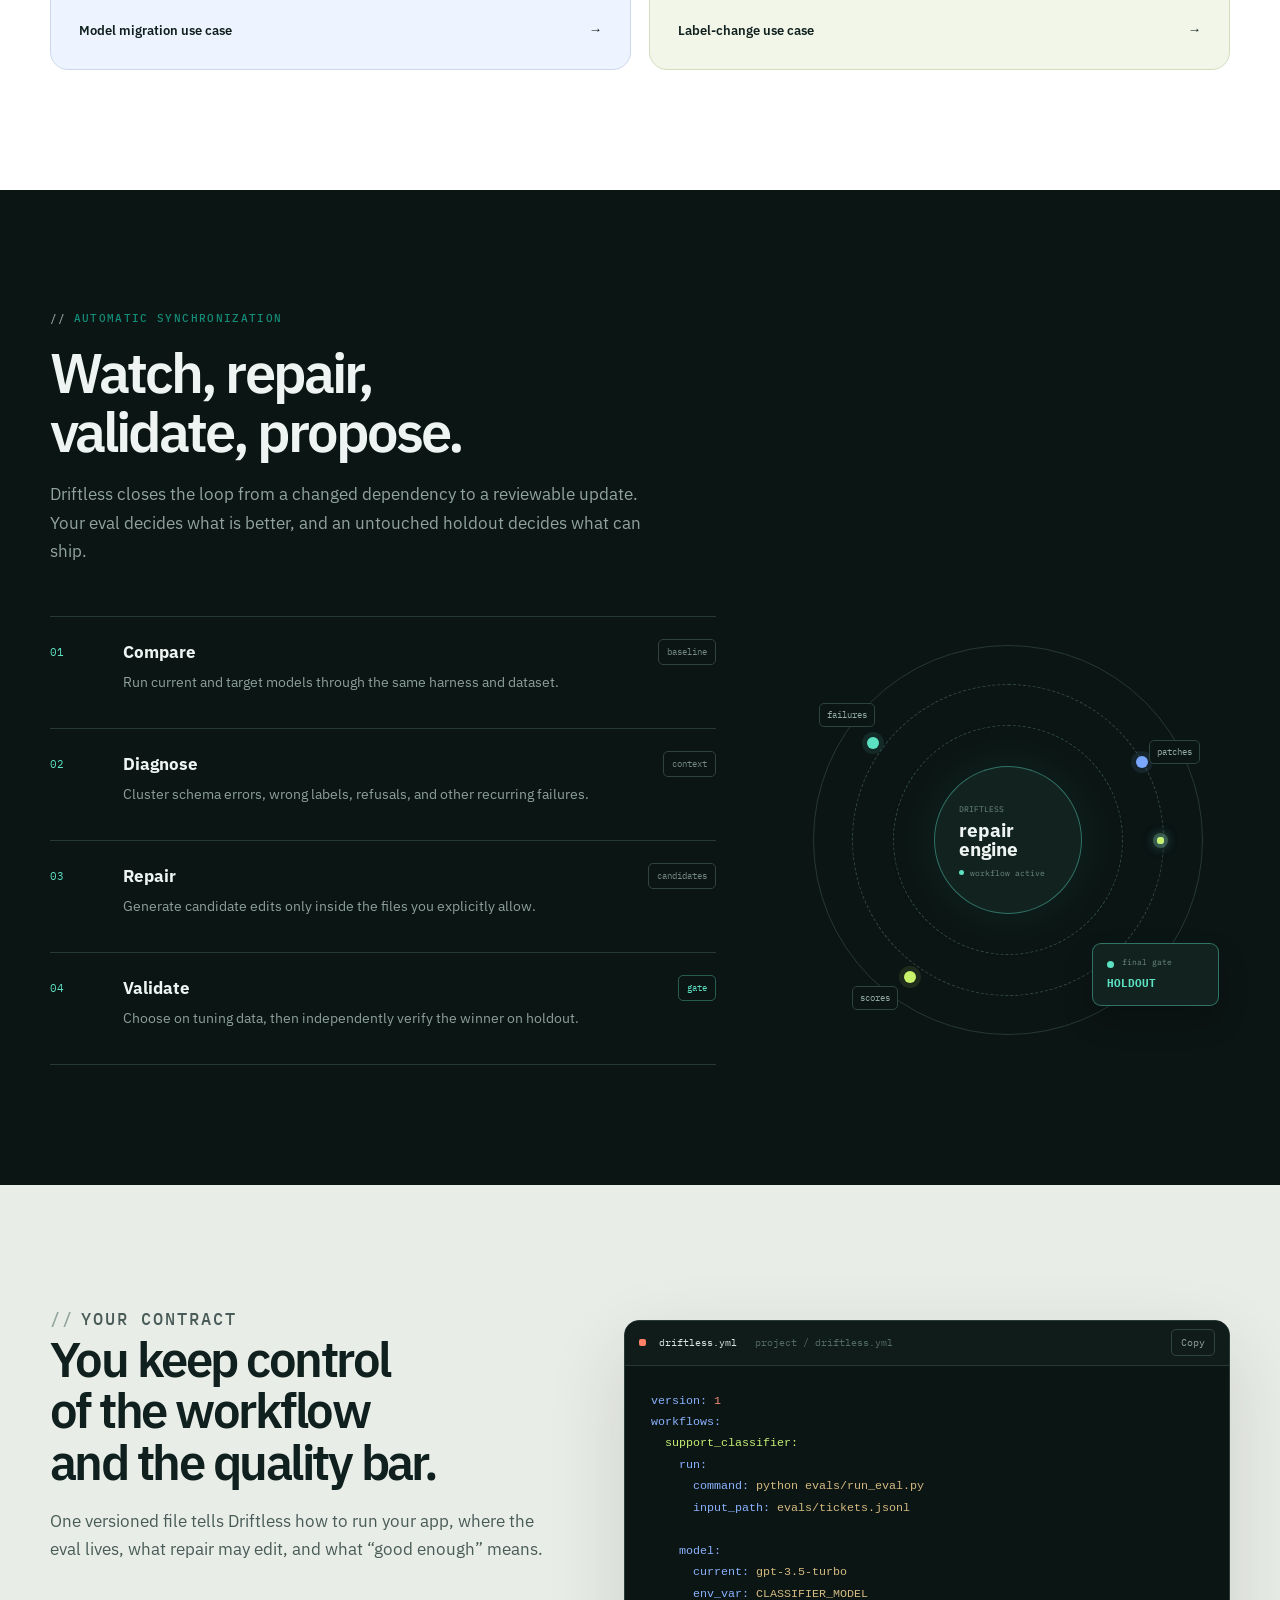
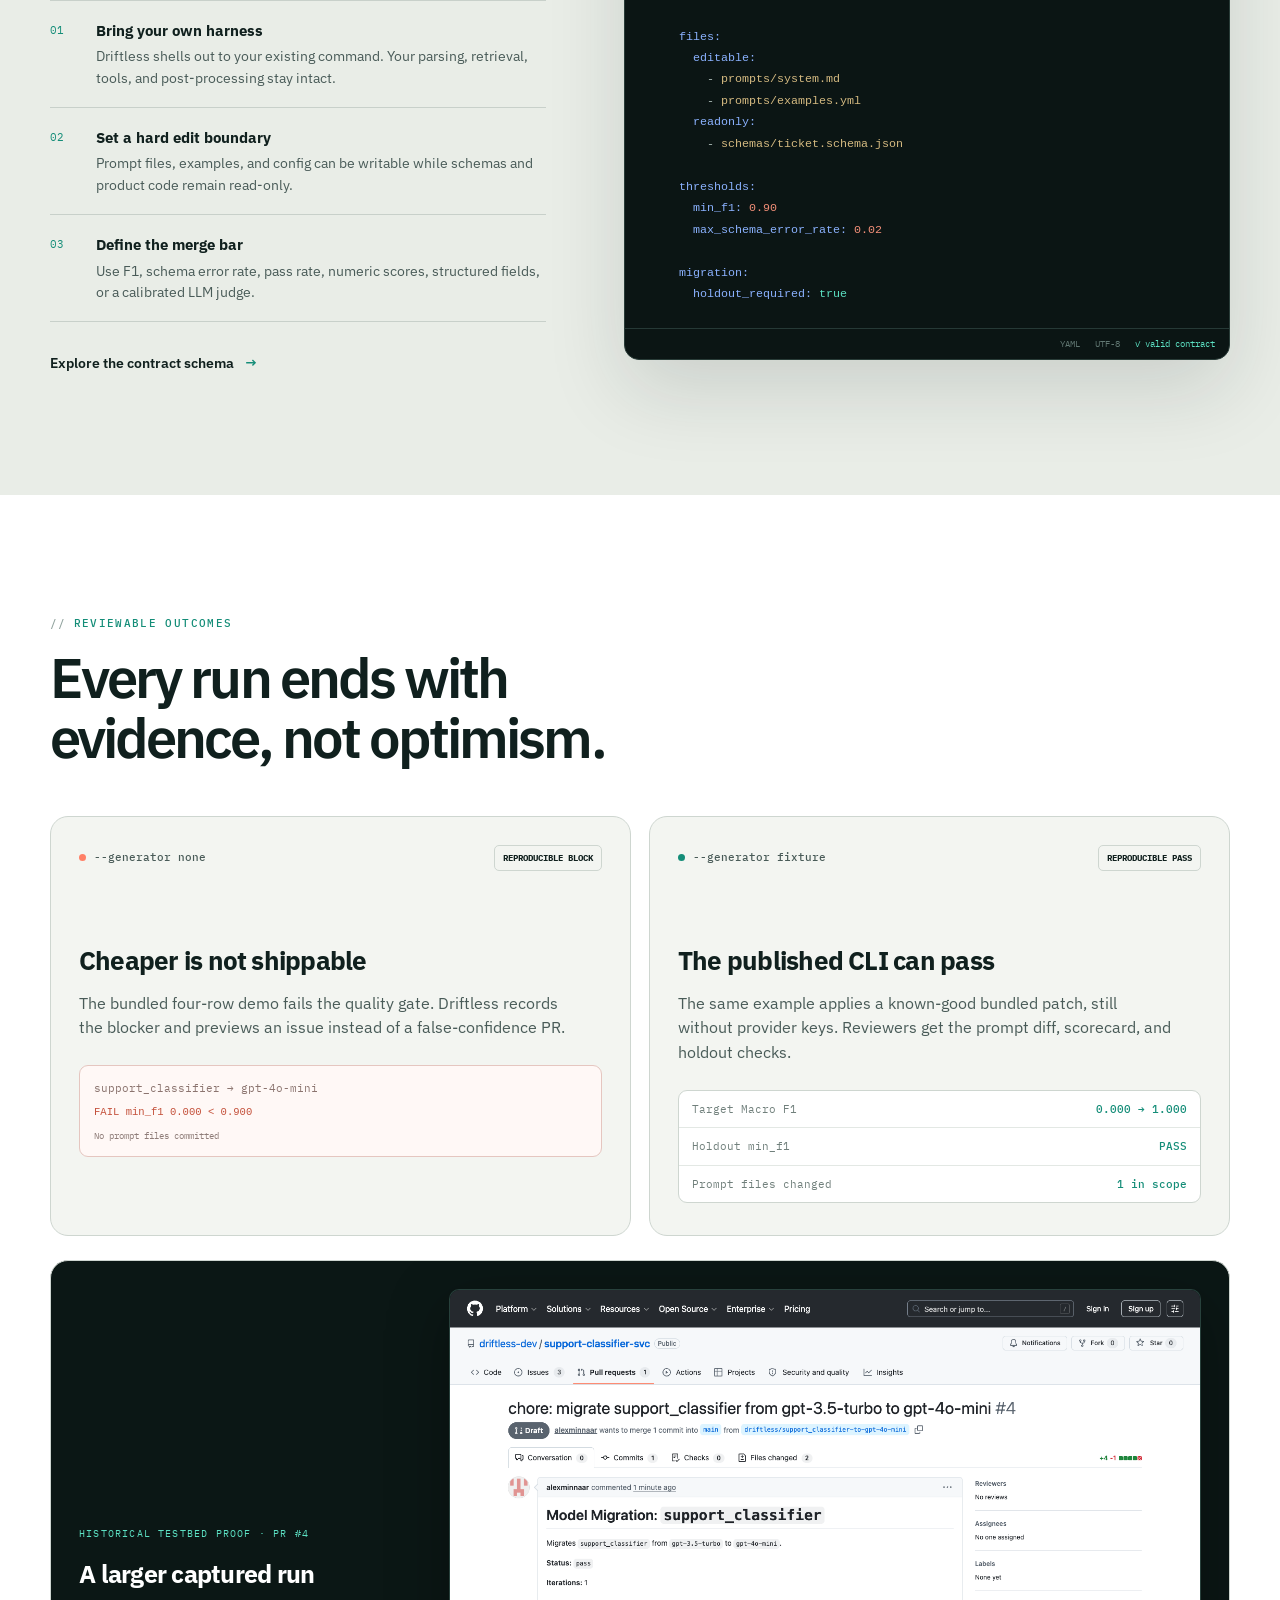
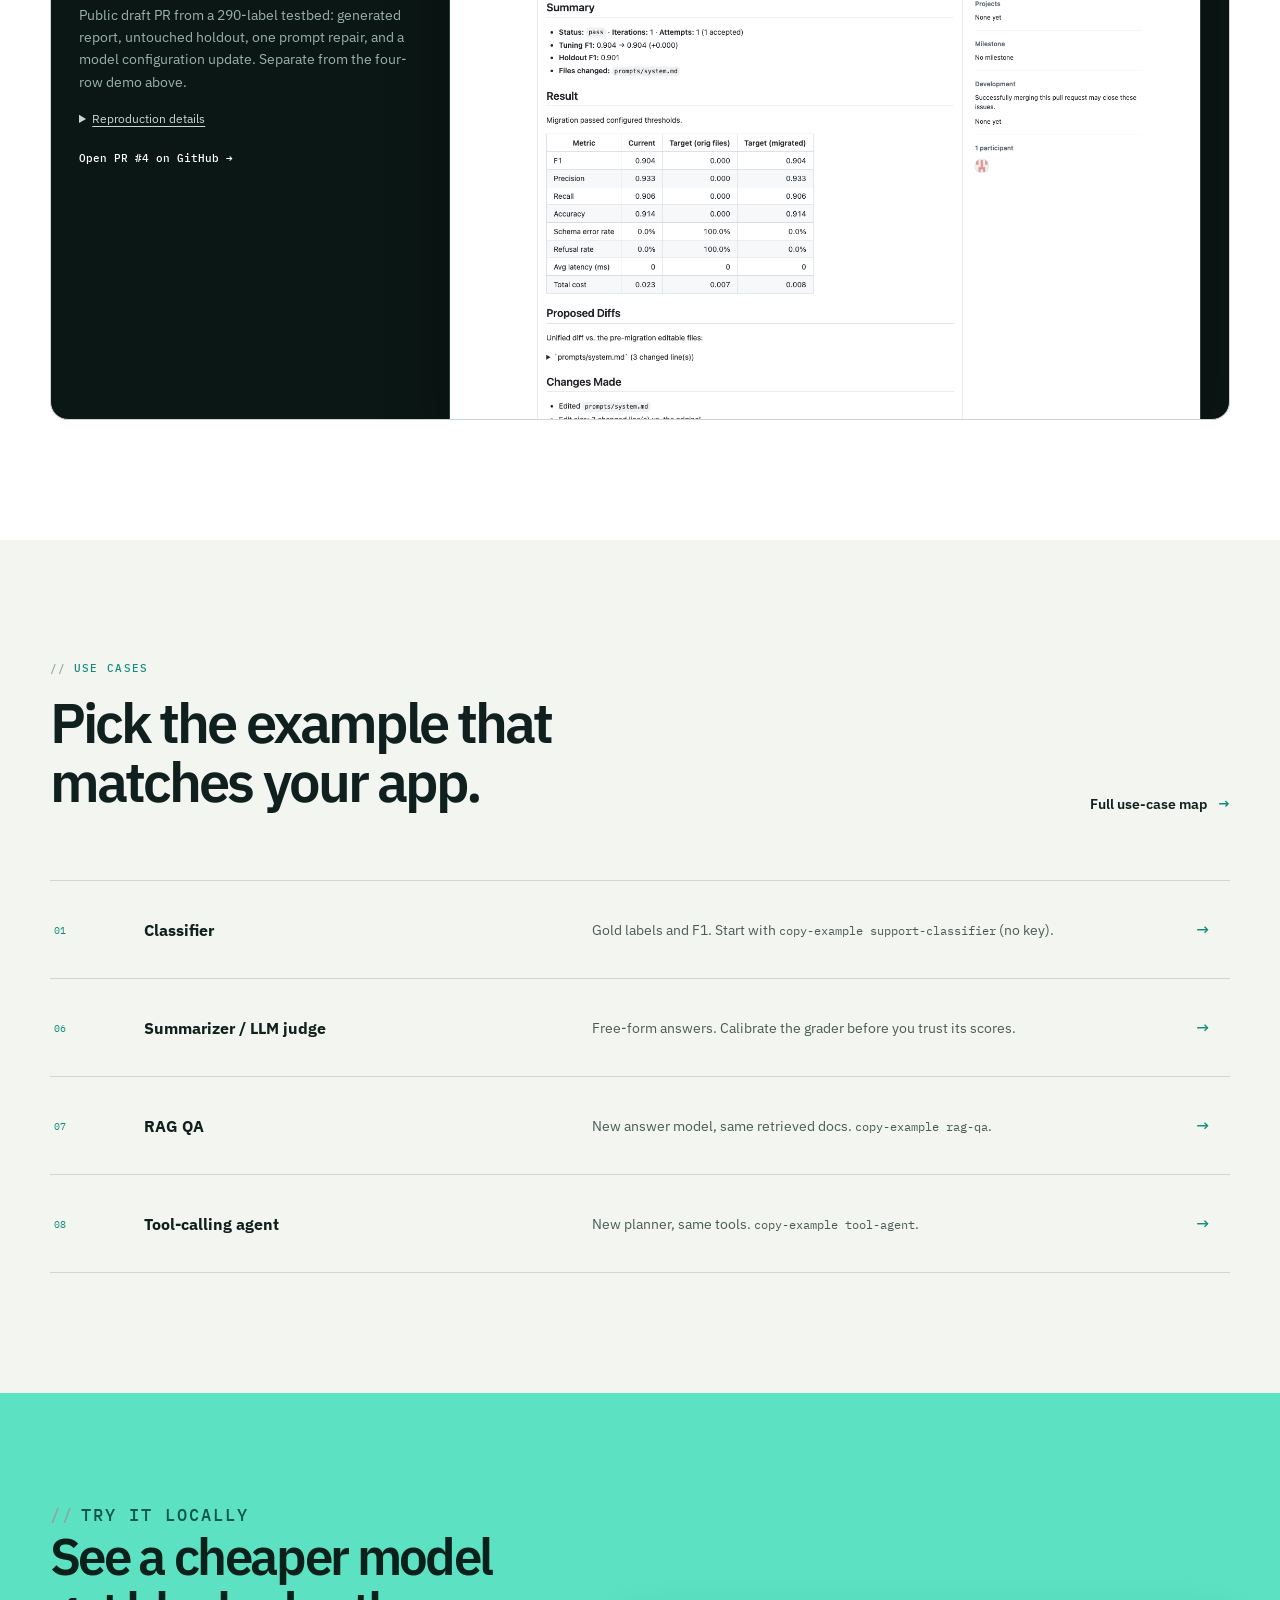
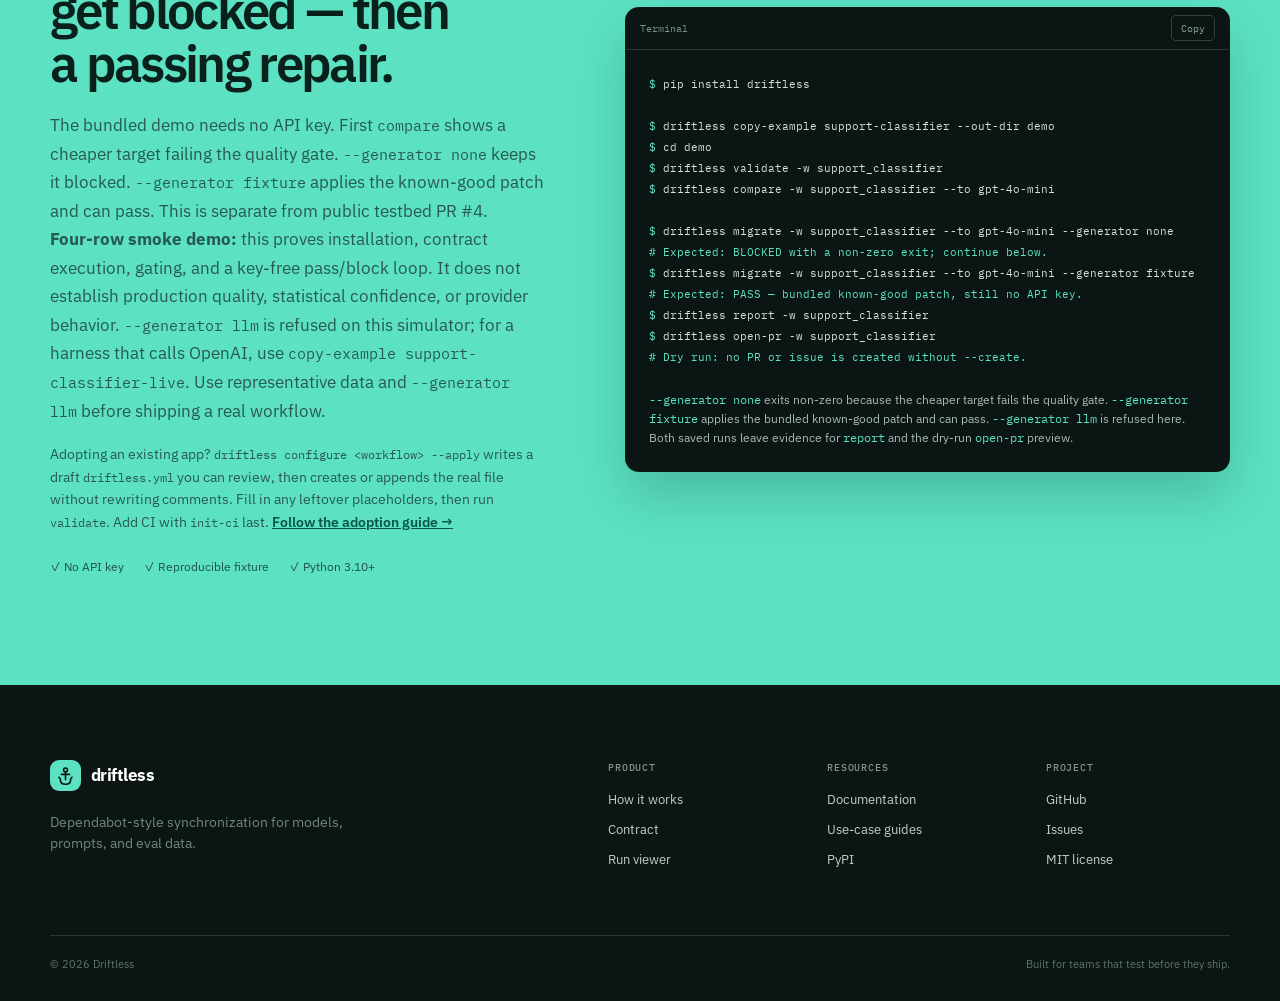
==== commit 9225be1f: "Replace the wordmark with a mint anchor so the mark matches the name. Co-authored-by: Cursor <cursor" ====
--- a/site/index.html
+++ b/site/index.html
@@ -9,7 +9,7 @@
   <link rel="preconnect" href="https://fonts.gstatic.com" crossorigin />
   <link href="https://fonts.googleapis.com/css2?family=IBM+Plex+Mono:wght@400;500&family=IBM+Plex+Sans:wght@400;500;600;700&display=swap" rel="stylesheet" />
   <link rel="stylesheet" href="assets/landing.css?v=v8" />
-  <link rel="icon" href="data:image/svg+xml,%3Csvg xmlns='http://www.w3.org/2000/svg' viewBox='0 0 32 32'%3E%3Crect width='32' height='32' rx='8' fill='%230b1514'/%3E%3Cpath d='M8 21V10l8 7 8-7v11' fill='none' stroke='%235ce1c3' stroke-width='2.4' stroke-linecap='round' stroke-linejoin='round'/%3E%3C/svg%3E" />
+  <link rel="icon" href="assets/logo.svg" type="image/svg+xml" />
 </head>
 <body class="landing">
   <a class="skip-link" href="#main-content">Skip to content</a>
@@ -18,8 +18,10 @@
       <a class="wordmark" href="index.html" aria-label="Driftless home">
         <span class="wordmark-icon" aria-hidden="true">
           <svg viewBox="0 0 32 32" fill="none">
-            <path d="M7 10h10M7 16h18M7 22h12" stroke="currentColor" stroke-width="2" stroke-linecap="round"/>
-            <path d="m20 9 5 5-5 5" stroke="currentColor" stroke-width="2" stroke-linecap="round" stroke-linejoin="round"/>
+            <circle cx="16" cy="8.2" r="2.65" stroke="currentColor" stroke-width="2.2"/>
+            <path d="M16 10.9v10.8" stroke="currentColor" stroke-width="2.2" stroke-linecap="round"/>
+            <path d="M10.2 14.4h11.6" stroke="currentColor" stroke-width="2.2" stroke-linecap="round"/>
+            <path d="M7 18.4l1.7 2.3c0 4.8 3.2 7.5 7.3 7.5s7.3-2.7 7.3-7.5l1.7-2.3" stroke="currentColor" stroke-width="2.2" stroke-linecap="round" stroke-linejoin="round"/>
           </svg>
         </span>
         <span>driftless</span>
@@ -384,7 +386,7 @@
       <div>
         <a class="wordmark" href="index.html">
           <span class="wordmark-icon" aria-hidden="true">
-            <svg viewBox="0 0 32 32" fill="none"><path d="M7 10h10M7 16h18M7 22h12" stroke="currentColor" stroke-width="2" stroke-linecap="round"/><path d="m20 9 5 5-5 5" stroke="currentColor" stroke-width="2" stroke-linecap="round" stroke-linejoin="round"/></svg>
+            <svg viewBox="0 0 32 32" fill="none"><circle cx="16" cy="8.2" r="2.65" stroke="currentColor" stroke-width="2.2"/><path d="M16 10.9v10.8" stroke="currentColor" stroke-width="2.2" stroke-linecap="round"/><path d="M10.2 14.4h11.6" stroke="currentColor" stroke-width="2.2" stroke-linecap="round"/><path d="M7 18.4l1.7 2.3c0 4.8 3.2 7.5 7.3 7.5s7.3-2.7 7.3-7.5l1.7-2.3" stroke="currentColor" stroke-width="2.2" stroke-linecap="round" stroke-linejoin="round"/></svg>
           </span>
           <span>driftless</span>
         </a>
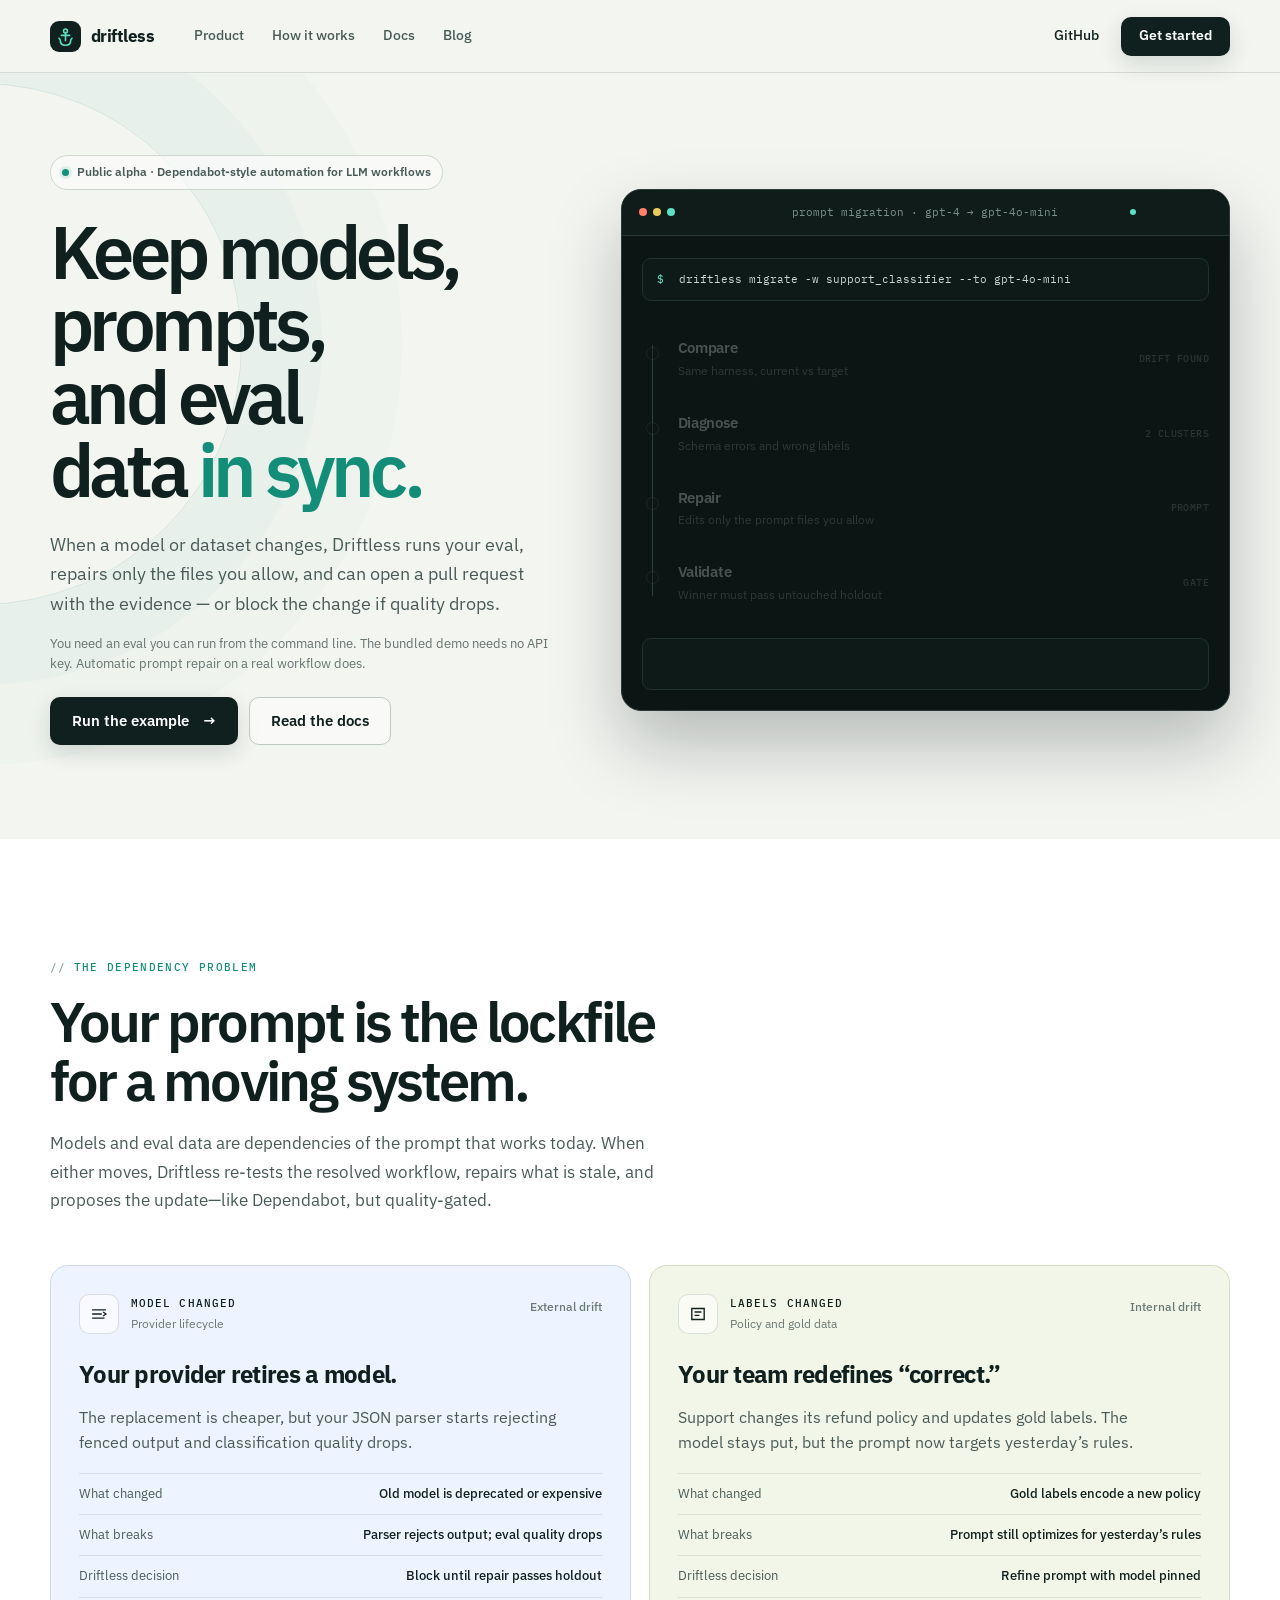
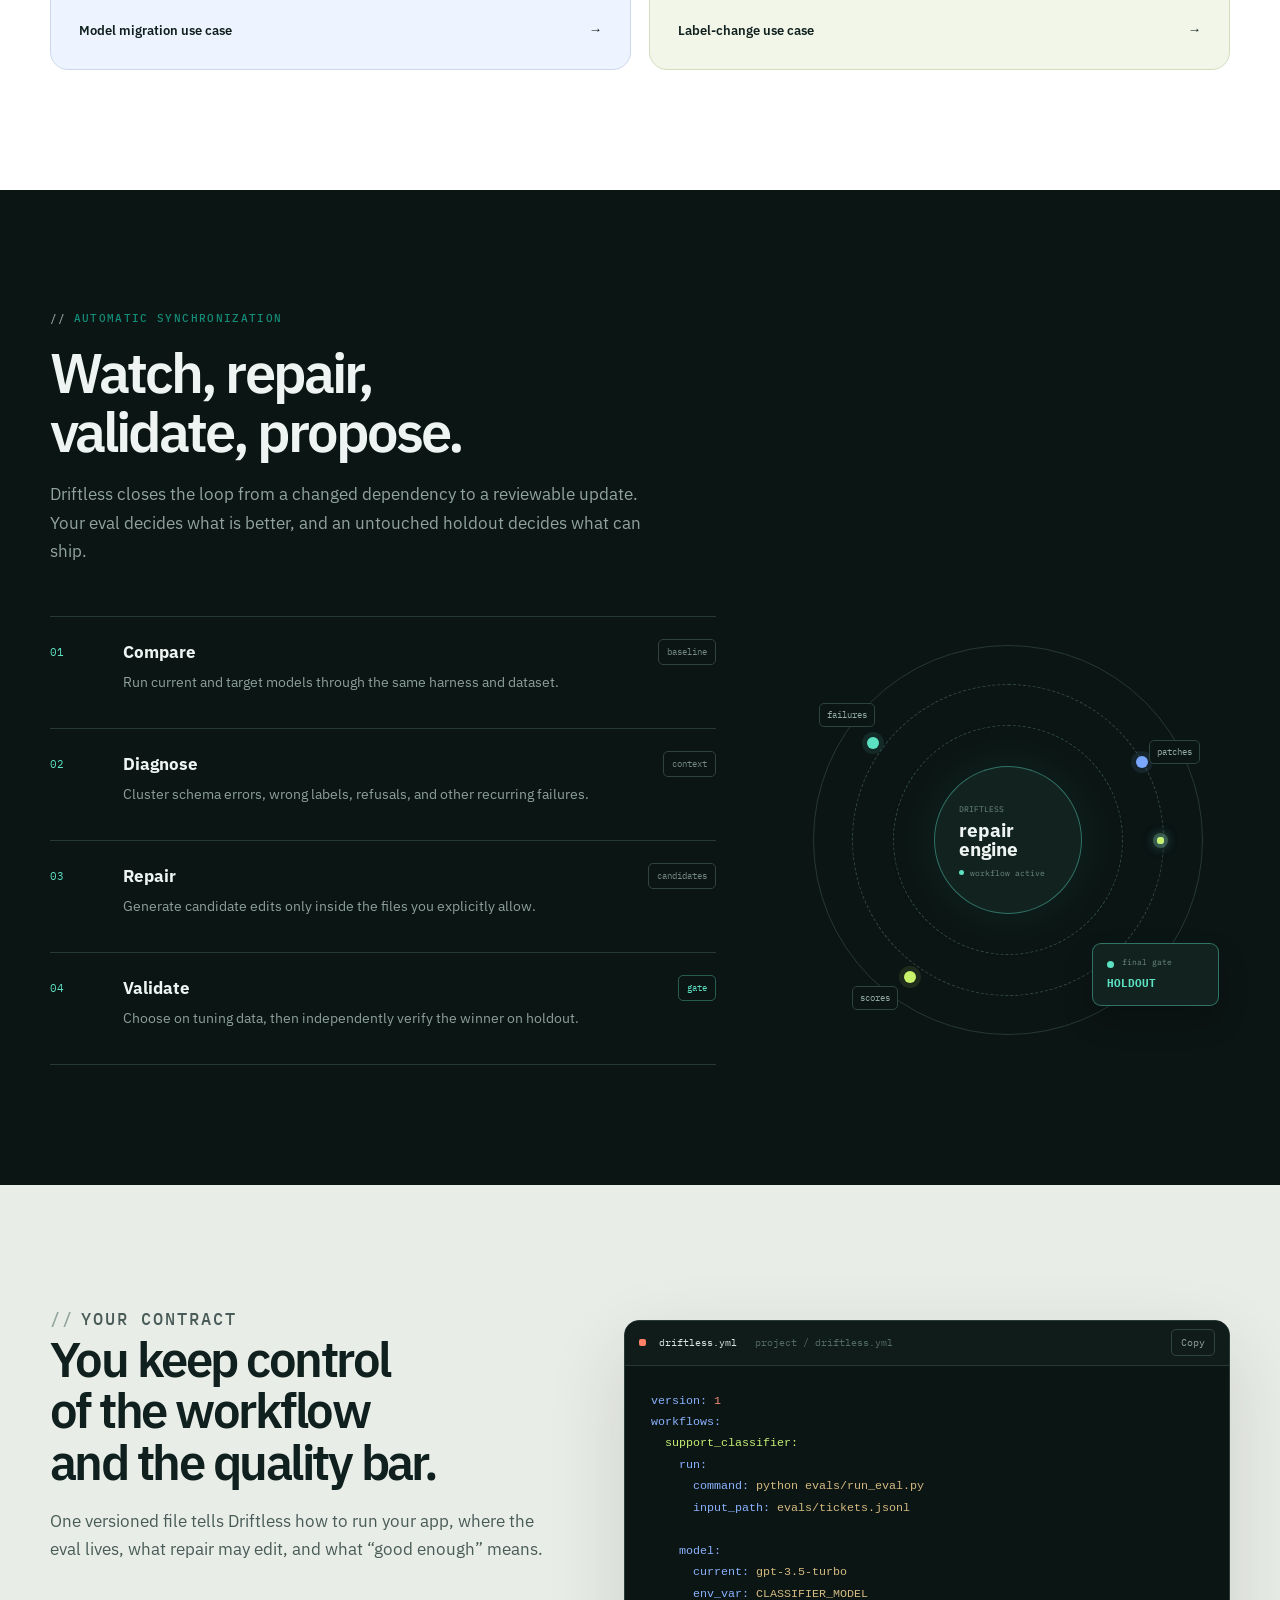
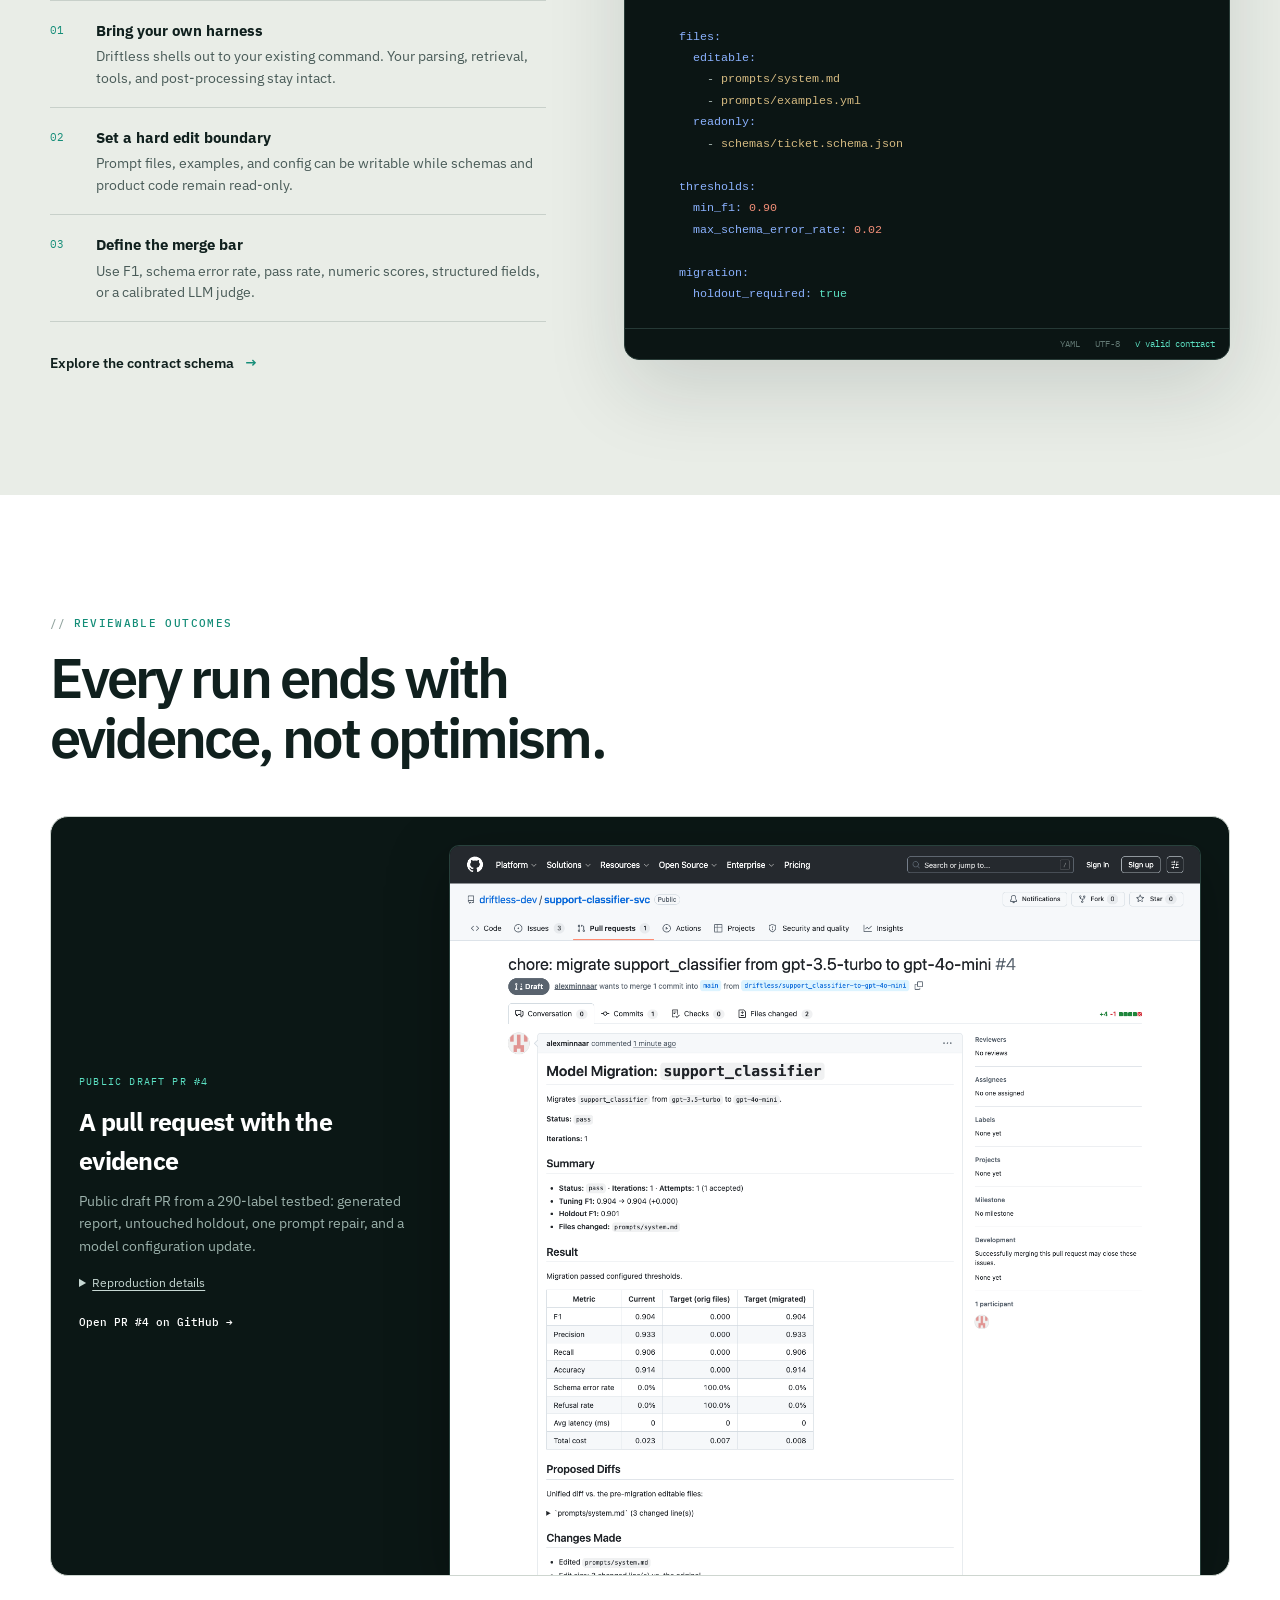
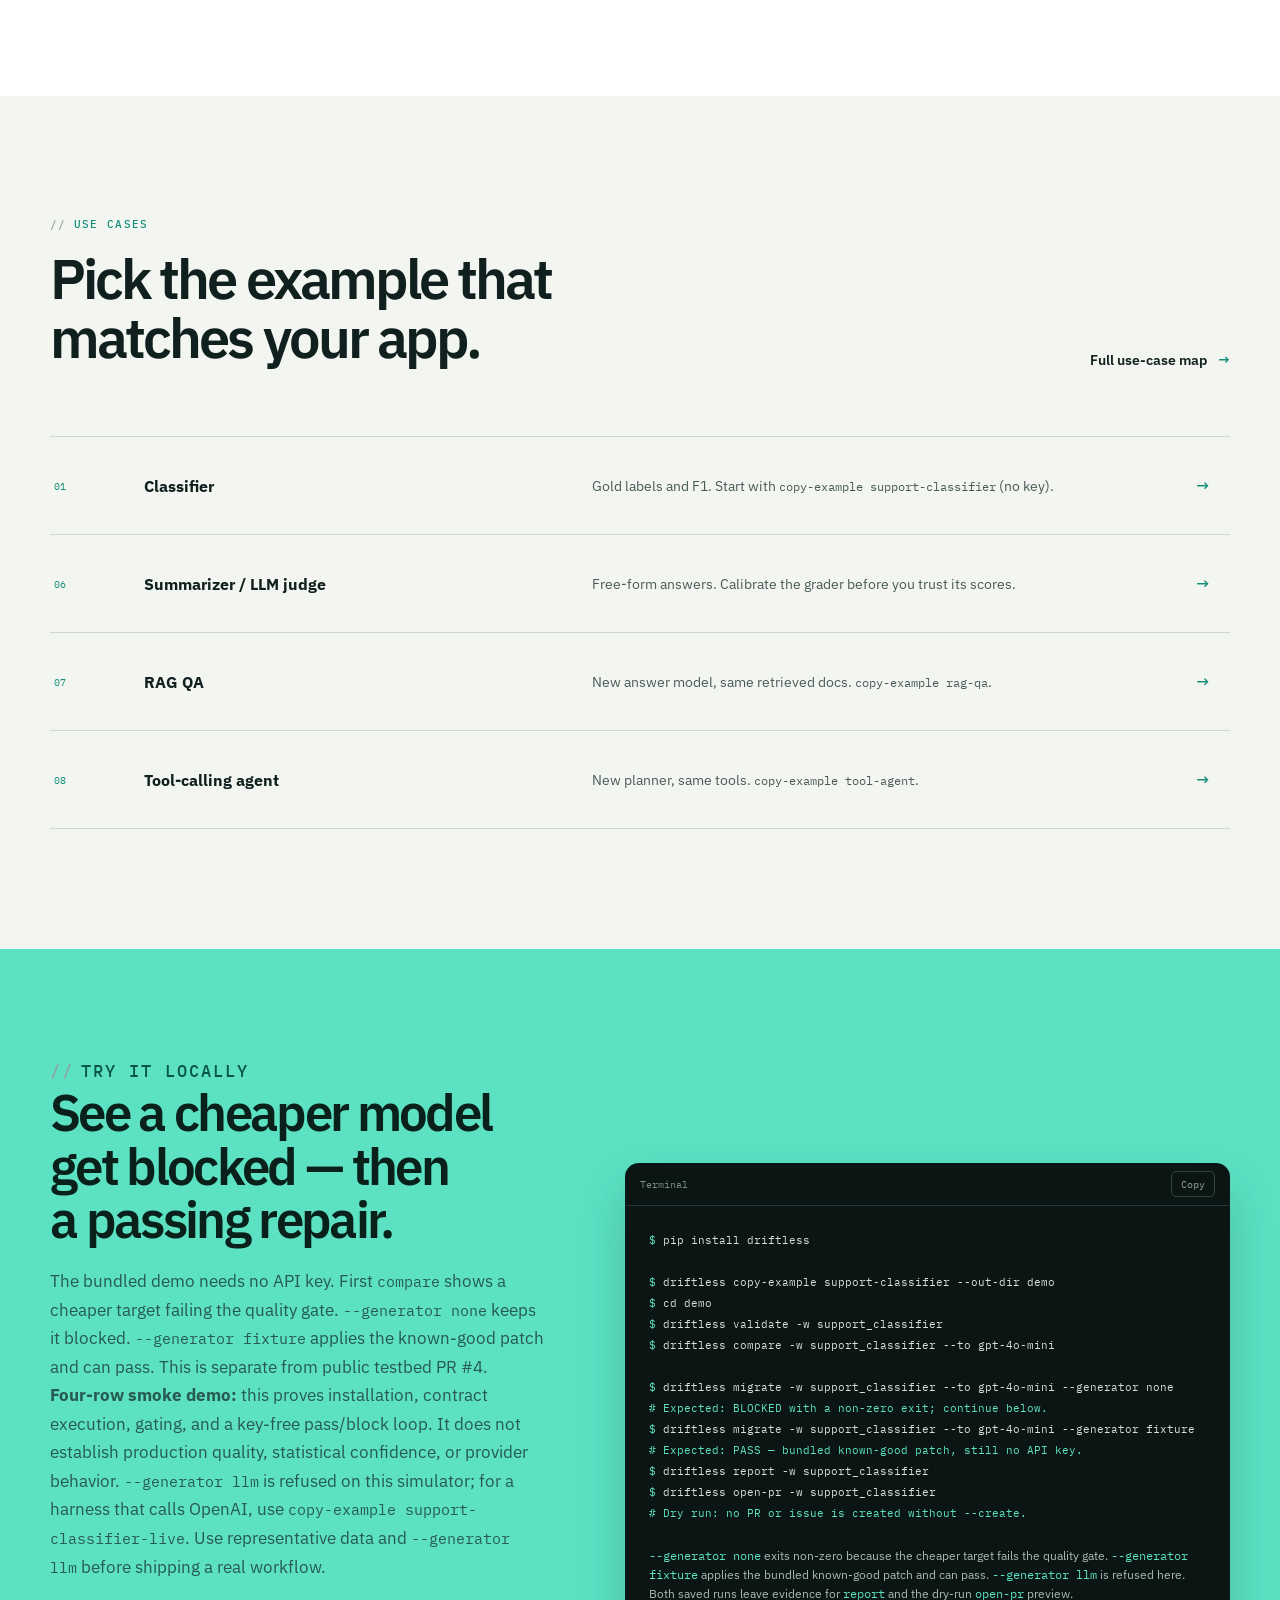
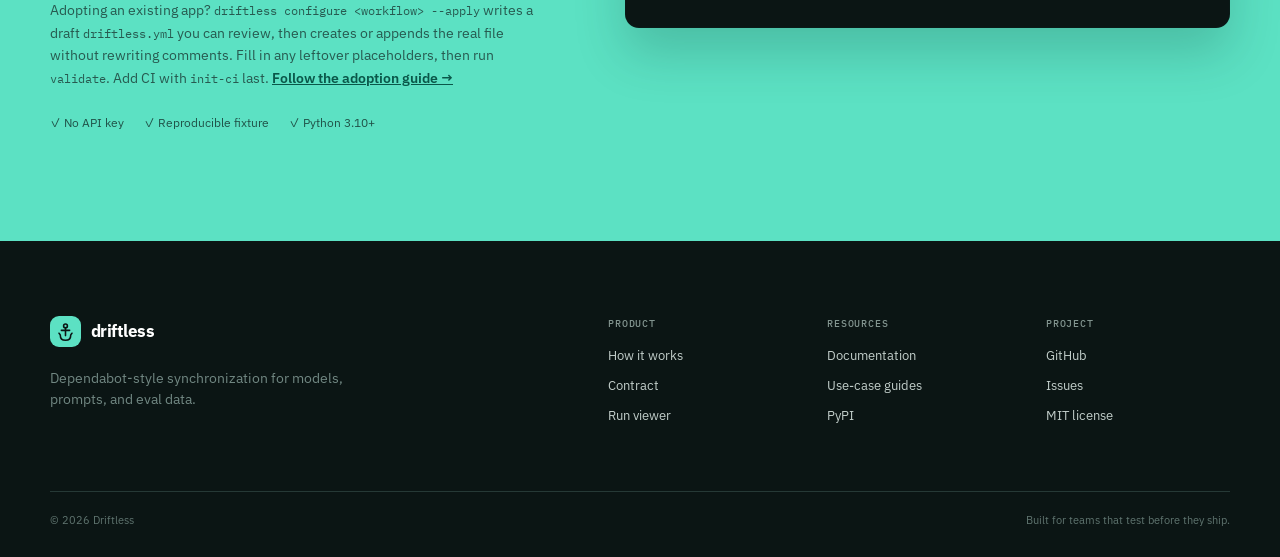
==== commit 27e0e68d: "Show the prompt-migration loop in the hero and lead evidence with the public PR. Co-authored-by: Cur" ====
--- a/site/index.html
+++ b/site/index.html
@@ -8,7 +8,7 @@
   <link rel="preconnect" href="https://fonts.googleapis.com" />
   <link rel="preconnect" href="https://fonts.gstatic.com" crossorigin />
   <link href="https://fonts.googleapis.com/css2?family=IBM+Plex+Mono:wght@400;500&family=IBM+Plex+Sans:wght@400;500;600;700&display=swap" rel="stylesheet" />
-  <link rel="stylesheet" href="assets/landing.css?v=v8" />
+  <link rel="stylesheet" href="assets/landing.css?v=v13" />
   <link rel="icon" href="assets/logo.svg" type="image/svg+xml" />
 </head>
 <body class="landing">
@@ -68,37 +68,62 @@
           </div>
         </div>
 
-        <div class="workbench" aria-label="Reproducible Driftless comparison result">
+        <div class="workbench workbench-flow" role="img" aria-label="Driftless workflow: compare a model change, diagnose failures, repair only allowed prompt files, then pass holdout and open a draft pull request.">
           <div class="workbench-bar">
             <div class="window-controls" aria-hidden="true"><i></i><i></i><i></i></div>
-            <span>compare / support-classifier</span>
-            <span class="run-state"><i></i> 4-row smoke demo</span>
-          </div>
-          <div class="workbench-body">
-            <div class="run-command"><span>$</span> driftless compare -w support_classifier --to gpt-4o-mini</div>
-            <div class="model-route">
-              <div><small>FROM</small><strong>gpt-4</strong></div>
-              <span class="route-line"><i></i></span>
-              <div><small>TO</small><strong>gpt-4o-mini</strong></div>
+            <span>prompt migration · gpt-4 → gpt-4o-mini</span>
+            <span class="run-state">
+              <i></i>
+              <span class="flow-phase">
+                <span>comparing</span>
+                <span>diagnosing</span>
+                <span>repairing</span>
+                <span>opening PR</span>
+              </span>
+            </span>
+          </div>
+          <div class="flow-body">
+            <div class="run-command"><span>$</span> driftless migrate -w support_classifier --to gpt-4o-mini</div>
+            <ol class="flow-track">
+              <li class="flow-step flow-step-1">
+                <span class="flow-dot" aria-hidden="true"></span>
+                <div>
+                  <strong>Compare</strong>
+                  <p>Same harness, current vs target</p>
+                </div>
+                <b>drift found</b>
+              </li>
+              <li class="flow-step flow-step-2">
+                <span class="flow-dot" aria-hidden="true"></span>
+                <div>
+                  <strong>Diagnose</strong>
+                  <p>Schema errors and wrong labels</p>
+                </div>
+                <b>2 clusters</b>
+              </li>
+              <li class="flow-step flow-step-3">
+                <span class="flow-dot" aria-hidden="true"></span>
+                <div>
+                  <strong>Repair</strong>
+                  <p>Edits only the prompt files you allow</p>
+                </div>
+                <b>prompt</b>
+              </li>
+              <li class="flow-step flow-step-4">
+                <span class="flow-dot" aria-hidden="true"></span>
+                <div>
+                  <strong>Validate</strong>
+                  <p>Winner must pass untouched holdout</p>
+                </div>
+                <b>gate</b>
+              </li>
+            </ol>
+            <div class="flow-outcome">
+              <span class="flow-outcome-line flow-outcome-a"><em>×</em> cheaper, not shippable</span>
+              <span class="flow-outcome-line flow-outcome-b"><em>●</em> clustering failures</span>
+              <span class="flow-outcome-line flow-outcome-c"><em>+</em> repairing prompts/system.md</span>
+              <span class="flow-outcome-line flow-outcome-d"><em>✓</em> holdout passed · draft PR ready</span>
             </div>
-            <div class="metric-header">
-              <span>Same prompt, same eval harness</span>
-              <strong class="failed"><i></i> DRIFT FOUND</strong>
-            </div>
-            <div class="metric-grid">
-              <div class="metric-name">Macro F1</div>
-              <div><small>current</small><span class="metric-good">1.000</span></div>
-              <div><small>target</small><span class="metric-bad">0.000</span></div>
-              <div class="metric-name">Total cost</div>
-              <div><small>current</small><span>0.024</span></div>
-              <div><small>target</small><span class="metric-good">0.004</span></div>
-            </div>
-            <div class="changed-files">
-              <div class="changed-title"><span>Contract checks</span><span class="diff-stat">1 pass&nbsp;&nbsp;1 fail</span></div>
-              <div><span class="file-icon">✓</span> max_cost_increase <span class="file-bars">−83.3%</span></div>
-              <div><span class="file-icon failed">×</span> min_f1 <span class="file-bars failed">0.000 &lt; 0.900</span></div>
-            </div>
-            <div class="workbench-footer"><span class="failed">× target is cheaper, not shippable</span><span>Repair required →</span></div>
           </div>
         </div>
       </div>
@@ -285,35 +310,11 @@
           <h2>Every run ends with evidence, not optimism.</h2>
         </div>
 
-        <div class="outcome-grid">
-          <article class="outcome-card outcome-blocked">
-            <div class="outcome-status"><span><i></i> <code>--generator none</code></span><strong>REPRODUCIBLE BLOCK</strong></div>
-            <h3>Cheaper is not shippable</h3>
-            <p>The bundled four-row demo fails the quality gate. Driftless records the blocker and previews an issue instead of a false-confidence PR.</p>
-            <div class="blocked-log">
-              <span>support_classifier → gpt-4o-mini</span>
-              <code>FAIL min_f1 0.000 &lt; 0.900</code>
-              <small>No prompt files committed</small>
-            </div>
-          </article>
-
-          <article class="outcome-card outcome-pass">
-            <div class="outcome-status"><span><i></i> <code>--generator fixture</code></span><strong>REPRODUCIBLE PASS</strong></div>
-            <h3>The published CLI can pass</h3>
-            <p>The same example applies a known-good bundled patch, still without provider keys. Reviewers get the prompt diff, scorecard, and holdout checks.</p>
-            <div class="outcome-preview">
-              <div><span>Target Macro F1</span><b>0.000 → 1.000</b></div>
-              <div><span>Holdout min_f1</span><b>PASS</b></div>
-              <div><span>Prompt files changed</span><b>1 in scope</b></div>
-            </div>
-          </article>
-        </div>
-
         <div class="evidence-proof">
           <div class="evidence-proof-copy">
-            <span>HISTORICAL TESTBED PROOF · PR #4</span>
-            <strong>A larger captured run</strong>
-            <p>Public draft PR from a 290-label testbed: generated report, untouched holdout, one prompt repair, and a model configuration update. Separate from the four-row demo above.</p>
+            <span>PUBLIC DRAFT PR #4</span>
+            <strong>A pull request with the evidence</strong>
+            <p>Public draft PR from a 290-label testbed: generated report, untouched holdout, one prompt repair, and a model configuration update.</p>
             <details class="evidence-details">
               <summary>Reproduction details</summary>
               <p>The published CLI reproduces the four-row pass with <code>--generator fixture</code>. Regenerating PR #4’s exact patch still needs the testbed harness plus <code>--generator llm</code> (or the testbed simulator) and may differ.</p>
--- a/site/assets/landing.css
+++ b/site/assets/landing.css
@@ -474,6 +474,219 @@
 .workbench-footer span:last-child { color: #aebdb9; }
 .workbench-footer span.failed { color: var(--coral); }
 
+.workbench-flow { --flow: 16s; }
+.workbench-flow::after { display: none; }
+
+.flow-body { position: relative; z-index: 1; padding: 22px 20px 20px; }
+
+.flow-phase {
+  position: relative;
+  display: inline-grid;
+  justify-items: end;
+}
+.flow-phase span {
+  grid-area: 1 / 1;
+  opacity: 0;
+  animation: flow-phase var(--flow) infinite;
+}
+.flow-phase span:nth-child(1) { animation-name: flow-phase-1; }
+.flow-phase span:nth-child(2) { animation-name: flow-phase-2; }
+.flow-phase span:nth-child(3) { animation-name: flow-phase-3; }
+.flow-phase span:nth-child(4) { animation-name: flow-phase-4; }
+
+.flow-track {
+  position: relative;
+  margin: 20px 0 0;
+  padding: 0;
+  list-style: none;
+}
+.flow-track::before,
+.flow-track::after {
+  content: "";
+  position: absolute;
+  left: 10px;
+  top: 24px;
+  bottom: 24px;
+  width: 1px;
+}
+.flow-track::before { background: #2a403c; }
+.flow-track::after {
+  background: var(--mint);
+  transform-origin: top;
+  transform: scaleY(0);
+  animation: flow-line var(--flow) infinite;
+}
+
+.flow-step {
+  position: relative;
+  min-height: 74px;
+  padding: 16px 0 16px 36px;
+  display: grid;
+  grid-template-columns: 1fr auto;
+  gap: 8px 16px;
+  align-items: center;
+  opacity: 0.28;
+}
+.flow-step-1 { animation: flow-step-1 var(--flow) infinite; }
+.flow-step-2 { animation: flow-step-2 var(--flow) infinite; }
+.flow-step-3 { animation: flow-step-3 var(--flow) infinite; }
+.flow-step-4 { animation: flow-step-4 var(--flow) infinite; }
+
+.flow-step strong {
+  display: block;
+  font-size: 0.92rem;
+  font-weight: 600;
+  letter-spacing: -0.02em;
+}
+.flow-step p {
+  margin: 2px 0 0;
+  color: #7d928d;
+  font-size: 0.72rem;
+}
+.flow-step b {
+  color: #6f8580;
+  font-family: var(--mono);
+  font-size: 0.62rem;
+  font-weight: 500;
+  letter-spacing: 0.04em;
+  text-transform: uppercase;
+}
+
+.flow-dot {
+  position: absolute;
+  left: 4px;
+  top: 26px;
+  width: 13px;
+  height: 13px;
+  border: 1.5px solid #3d5550;
+  border-radius: 50%;
+  background: var(--night);
+}
+.flow-dot::after {
+  content: "";
+  position: absolute;
+  inset: 3px;
+  border-radius: 50%;
+  background: var(--mint);
+  transform: scale(0);
+}
+
+.flow-outcome {
+  position: relative;
+  margin-top: 18px;
+  min-height: 52px;
+  padding: 16px 14px;
+  border: 1px solid #21332f;
+  border-radius: 9px;
+  background: #0e1a18;
+  overflow: hidden;
+}
+.flow-outcome-line {
+  position: absolute;
+  inset: 0;
+  padding: 16px 14px;
+  display: flex;
+  align-items: center;
+  gap: 8px;
+  color: #c5d4d0;
+  font-family: var(--mono);
+  font-size: 0.7rem;
+  opacity: 0;
+}
+.flow-outcome-line em {
+  font-style: normal;
+  color: var(--mint);
+}
+.flow-outcome-a em { color: var(--coral); }
+.flow-outcome-a { animation: flow-phase-1 var(--flow) infinite; }
+.flow-outcome-b { animation: flow-phase-2 var(--flow) infinite; }
+.flow-outcome-c { animation: flow-phase-3 var(--flow) infinite; }
+.flow-outcome-d { animation: flow-phase-4 var(--flow) infinite; color: var(--mint); }
+
+@keyframes flow-phase-1 {
+  0%, 22% { opacity: 1; }
+  25%, 100% { opacity: 0; }
+}
+@keyframes flow-phase-2 {
+  0%, 24% { opacity: 0; }
+  25%, 47% { opacity: 1; }
+  50%, 100% { opacity: 0; }
+}
+@keyframes flow-phase-3 {
+  0%, 49% { opacity: 0; }
+  50%, 72% { opacity: 1; }
+  75%, 100% { opacity: 0; }
+}
+@keyframes flow-phase-4 {
+  0%, 74% { opacity: 0; }
+  75%, 97% { opacity: 1; }
+  100% { opacity: 0; }
+}
+
+@keyframes flow-line {
+  0% { transform: scaleY(0); }
+  18% { transform: scaleY(0.12); }
+  43% { transform: scaleY(0.4); }
+  68% { transform: scaleY(0.7); }
+  88% { transform: scaleY(1); }
+  100% { transform: scaleY(0); }
+}
+
+@keyframes flow-step-1 {
+  0%, 4% { opacity: 0.28; }
+  8%, 90% { opacity: 1; }
+  96%, 100% { opacity: 0.28; }
+}
+@keyframes flow-step-2 {
+  0%, 22% { opacity: 0.28; }
+  28%, 90% { opacity: 1; }
+  96%, 100% { opacity: 0.28; }
+}
+@keyframes flow-step-3 {
+  0%, 47% { opacity: 0.28; }
+  53%, 90% { opacity: 1; }
+  96%, 100% { opacity: 0.28; }
+}
+@keyframes flow-step-4 {
+  0%, 72% { opacity: 0.28; }
+  78%, 90% { opacity: 1; }
+  96%, 100% { opacity: 0.28; }
+}
+
+.flow-step-1 .flow-dot { animation: flow-dot-ring var(--flow) infinite; }
+.flow-step-1 .flow-dot::after { animation: flow-dot-fill var(--flow) infinite; }
+.flow-step-2 .flow-dot { animation: flow-dot-ring-2 var(--flow) infinite; }
+.flow-step-2 .flow-dot::after { animation: flow-dot-fill-2 var(--flow) infinite; }
+.flow-step-3 .flow-dot { animation: flow-dot-ring-3 var(--flow) infinite; }
+.flow-step-3 .flow-dot::after { animation: flow-dot-fill-3 var(--flow) infinite; }
+.flow-step-4 .flow-dot { animation: flow-dot-ring-4 var(--flow) infinite; }
+.flow-step-4 .flow-dot::after { animation: flow-dot-fill-4 var(--flow) infinite; }
+
+@keyframes flow-dot-ring {
+  8%, 90% { border-color: var(--mint); }
+}
+@keyframes flow-dot-fill {
+  8%, 90% { transform: scale(1); }
+}
+@keyframes flow-dot-ring-2 {
+  28%, 90% { border-color: var(--mint); }
+}
+@keyframes flow-dot-fill-2 {
+  28%, 90% { transform: scale(1); }
+}
+@keyframes flow-dot-ring-3 {
+  53%, 90% { border-color: var(--mint); }
+}
+@keyframes flow-dot-fill-3 {
+  53%, 90% { transform: scale(1); }
+}
+@keyframes flow-dot-ring-4 {
+  78%, 90% { border-color: var(--mint); }
+}
+@keyframes flow-dot-fill-4 {
+  78%, 90% { transform: scale(1); }
+}
+
 .section { padding: 120px 0; }
 .section-shell { width: var(--shell); margin: 0 auto; }
 
@@ -922,44 +1135,8 @@
 .editor-footer span:last-child { color: var(--mint); }
 
 .outcomes-section { background: var(--surface); }
-.outcome-grid { display: grid; grid-template-columns: 1fr 1fr; gap: 18px; }
-.outcome-card {
-  min-height: 420px;
-  padding: 28px;
-  border: 1px solid var(--line);
-  border-radius: var(--radius);
-  background: var(--paper);
-}
-.outcome-status { display: flex; align-items: center; justify-content: space-between; margin-bottom: 70px; }
-.outcome-status span { display: flex; align-items: center; gap: 8px; color: var(--ink-soft); font-size: 0.75rem; }
-.outcome-status code {
-  font-family: var(--mono);
-  font-size: 0.68rem;
-  font-weight: 500;
-}
-.outcome-status i { width: 7px; height: 7px; border-radius: 50%; }
-.outcome-pass .outcome-status i { background: var(--mint-deep); }
-.outcome-blocked .outcome-status i { background: var(--coral); }
-.outcome-status strong {
-  padding: 5px 8px;
-  border: 1px solid var(--line);
-  border-radius: 5px;
-  font-family: var(--mono);
-  font-size: 0.57rem;
-}
-.outcome-card h3 { margin: 0 0 10px; font-size: 1.6rem; letter-spacing: -0.03em; }
-.outcome-card > p { max-width: 31rem; margin: 0 0 25px; color: var(--ink-soft); }
-.outcome-preview { border: 1px solid var(--line); border-radius: 9px; background: white; overflow: hidden; }
-.outcome-preview div { padding: 10px 13px; display: flex; justify-content: space-between; border-bottom: 1px solid #e3e8e4; font-family: var(--mono); font-size: 0.66rem; }
-.outcome-preview div:last-child { border-bottom: 0; }
-.outcome-preview span { color: #71807c; }
-.outcome-preview b { color: var(--mint-deep); font-weight: 500; }
-.blocked-log { padding: 14px; display: grid; gap: 8px; border: 1px solid #e5c6c0; border-radius: 9px; background: #fff8f6; font-family: var(--mono); font-size: 0.66rem; }
-.blocked-log span { color: #8b746f; }
-.blocked-log code { color: #c4513b; }
-.blocked-log small { color: #8f7d79; }
 .evidence-proof {
-  margin-top: 24px;
+  margin-top: 0;
   padding: 28px 28px 0;
   display: grid;
   grid-template-columns: 0.72fr 1.6fr;
@@ -1109,7 +1286,7 @@
   .workbench-body { padding: 14px; }
   .model-route { grid-template-columns: 1fr 55px 1fr; }
   .section { padding: 84px 0; }
-  .scenario-grid, .outcome-grid { grid-template-columns: 1fr; }
+  .scenario-grid { grid-template-columns: 1fr; }
   .evidence-proof { padding: 24px 24px 0; grid-template-columns: 1fr; gap: 8px; }
   .evidence-proof-copy { padding-bottom: 18px; }
   .workflow-board { gap: 50px; }
@@ -1124,6 +1301,8 @@
 @media (max-width: 500px) {
   .workbench-bar { grid-template-columns: 1fr 1fr; }
   .workbench-bar > span:nth-child(2) { display: none; }
+  .flow-step { grid-template-columns: 1fr; gap: 2px 0; }
+  .flow-step b { justify-self: start; }
   .metric-grid { grid-template-columns: 1.2fr 0.8fr 0.8fr; font-size: 0.64rem; }
   .metric-grid > div { padding: 8px; }
   .run-command { font-size: 0.58rem; }
@@ -1140,7 +1319,6 @@
   .flow-particle::after { left: 109px; }
   .editor-card pre { padding: 19px; font-size: 0.64rem; }
   .editor-path { display: none; }
-  .outcome-status { margin-bottom: 50px; }
   .quickstart { padding: 82px 0; }
   .install-card > code { padding: 18px; font-size: 0.61rem; }
   .footer-main nav { grid-template-columns: 1fr 1fr; }
@@ -1156,7 +1334,21 @@
   .loop-center small i,
   .flow-particle,
   .orbit,
-  .holdout-badge {
+  .holdout-badge,
+  .flow-phase span,
+  .flow-outcome-line,
+  .flow-step,
+  .flow-track::after,
+  .flow-dot,
+  .flow-dot::after {
     animation: none !important;
   }
-}
+  .flow-step { opacity: 1; }
+  .flow-track::after { transform: scaleY(1); }
+  .flow-dot { border-color: var(--mint); }
+  .flow-dot::after { transform: scale(1); }
+  .flow-phase span:last-child,
+  .flow-outcome-d { opacity: 1; }
+  .flow-phase span:not(:last-child),
+  .flow-outcome-line:not(.flow-outcome-d) { opacity: 0; }
+}
